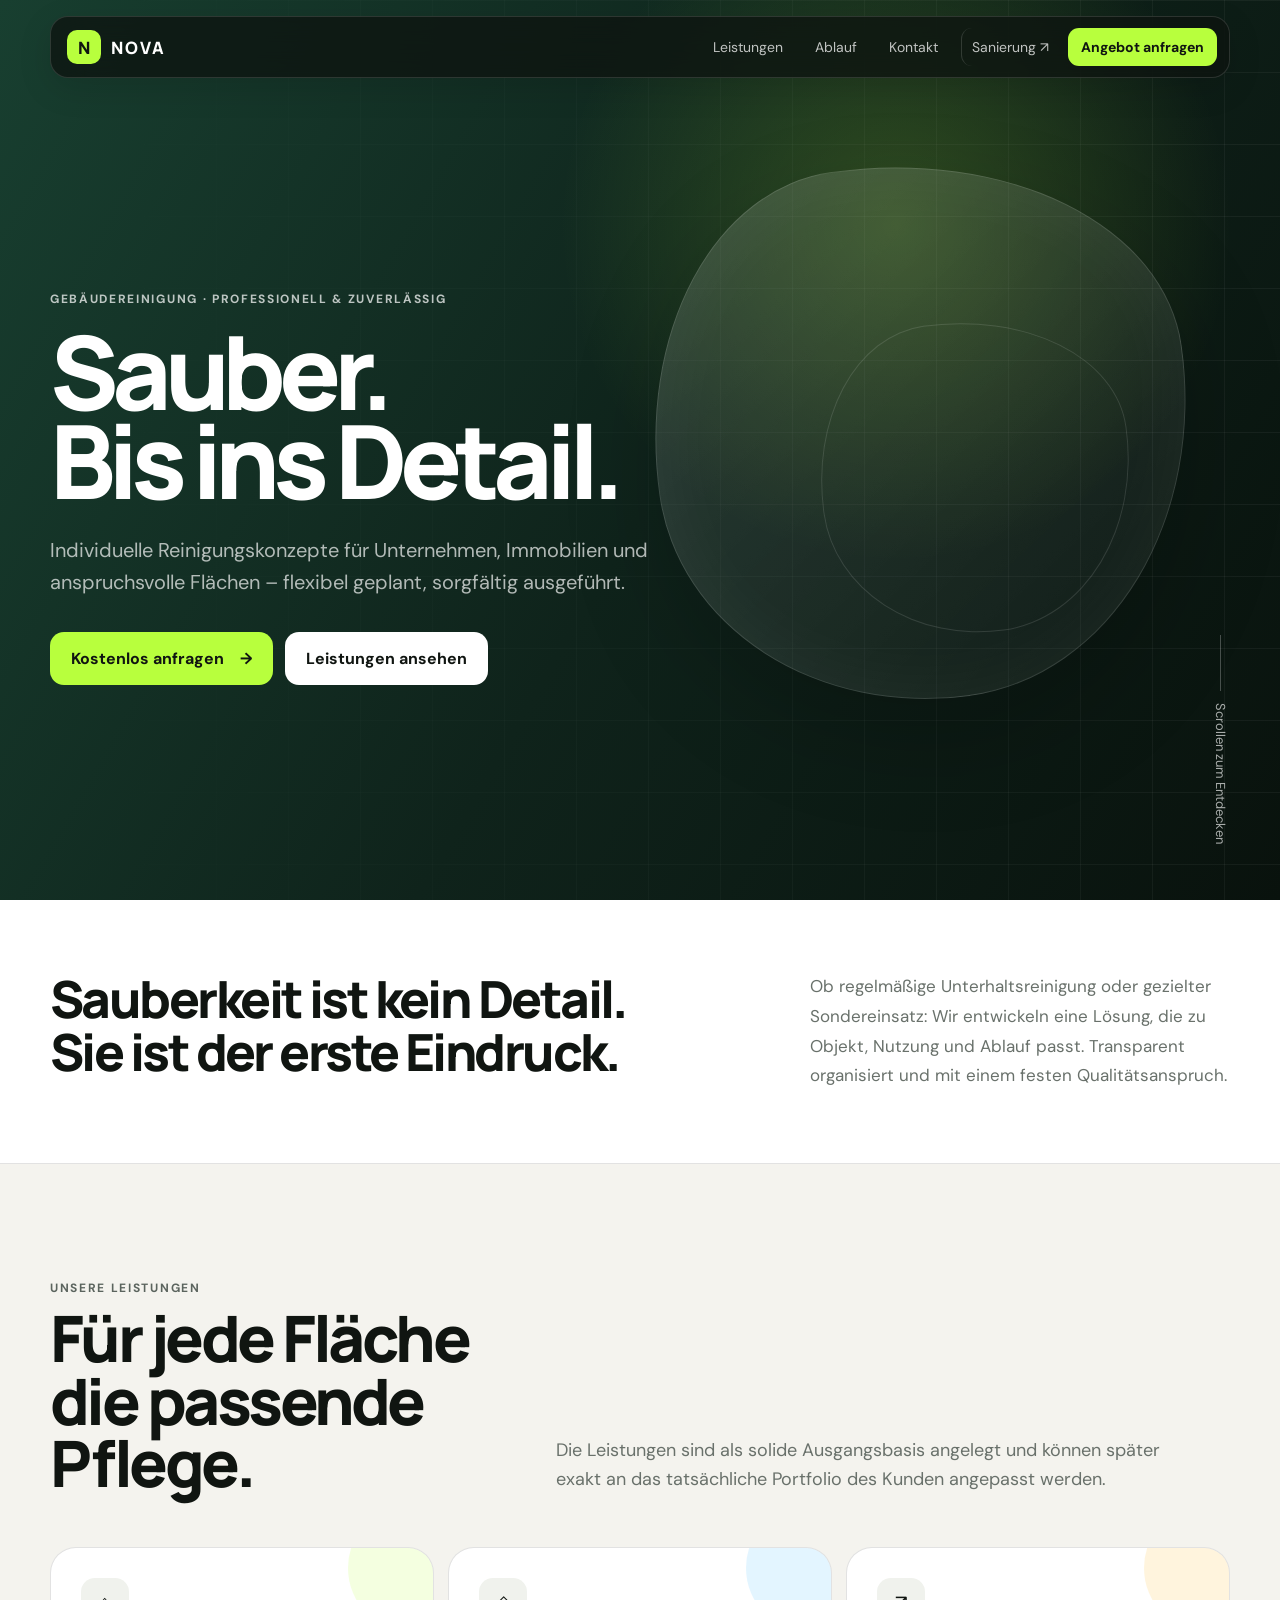
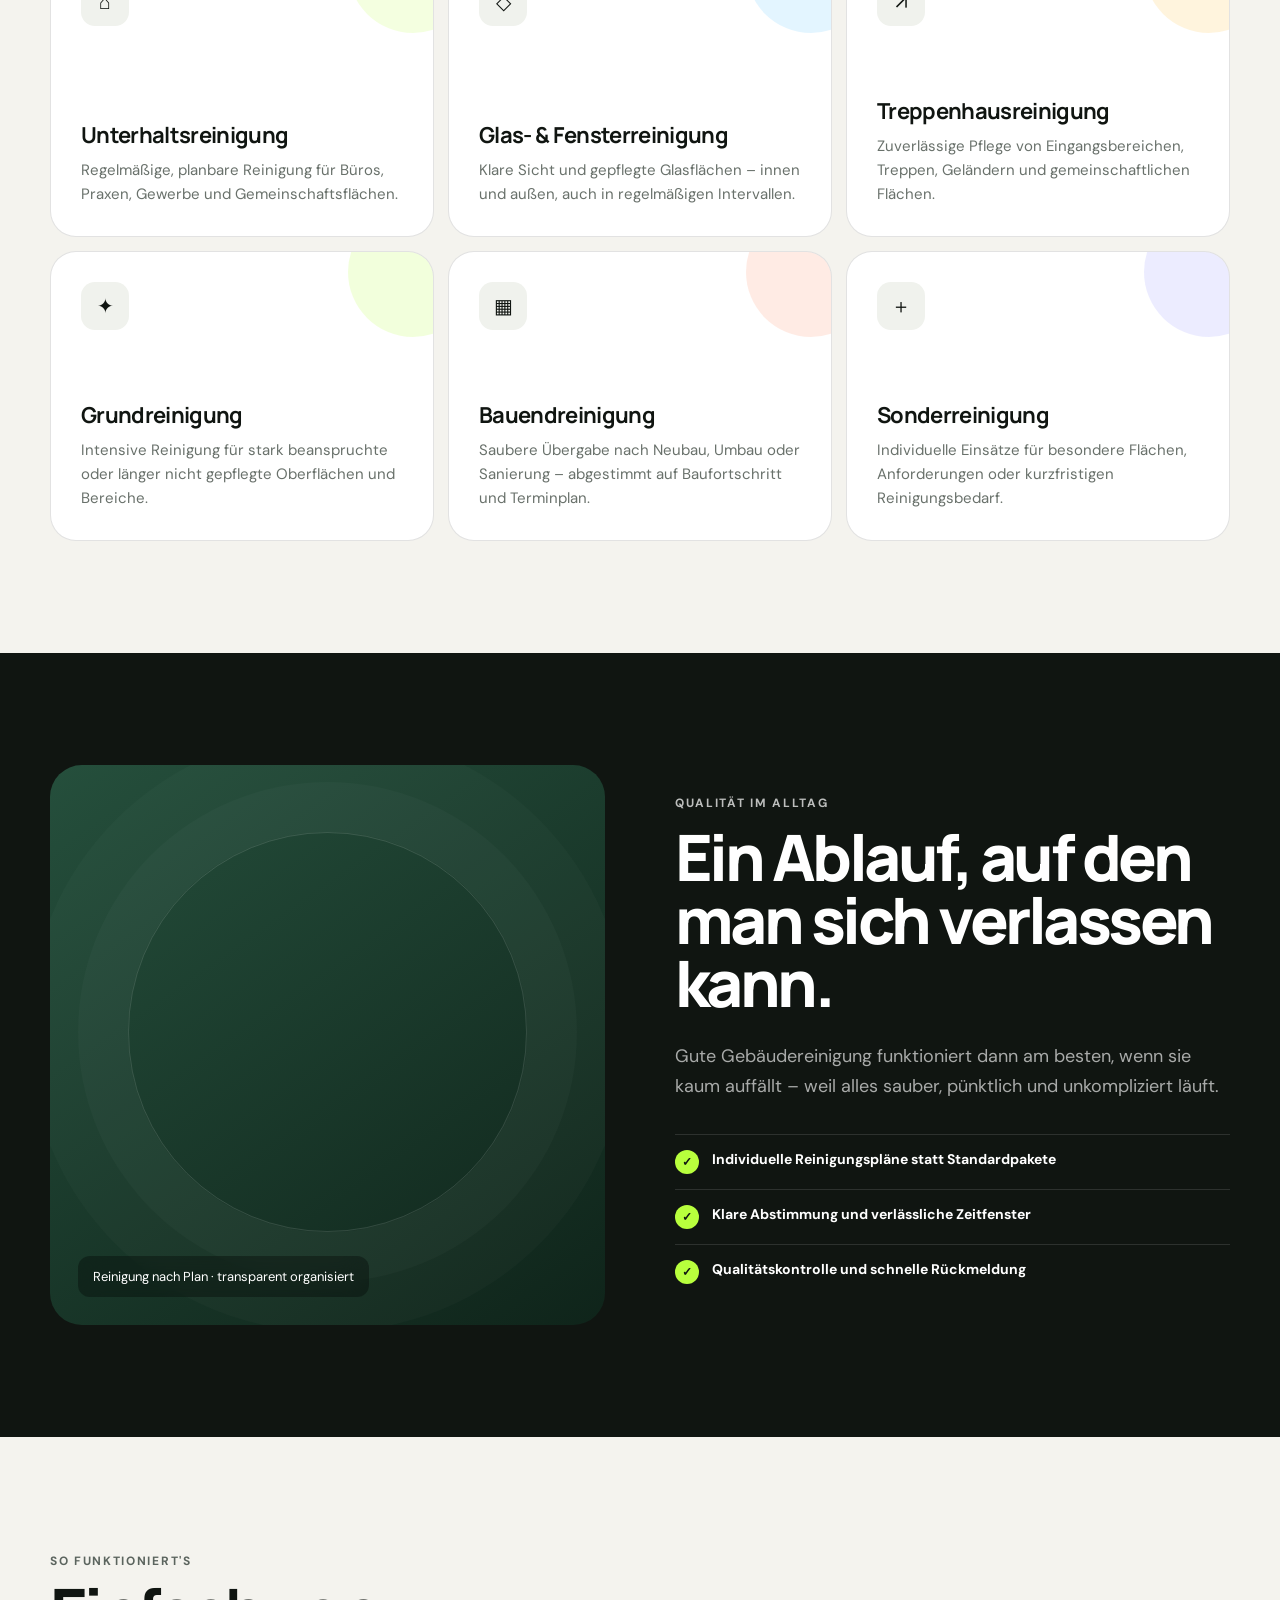
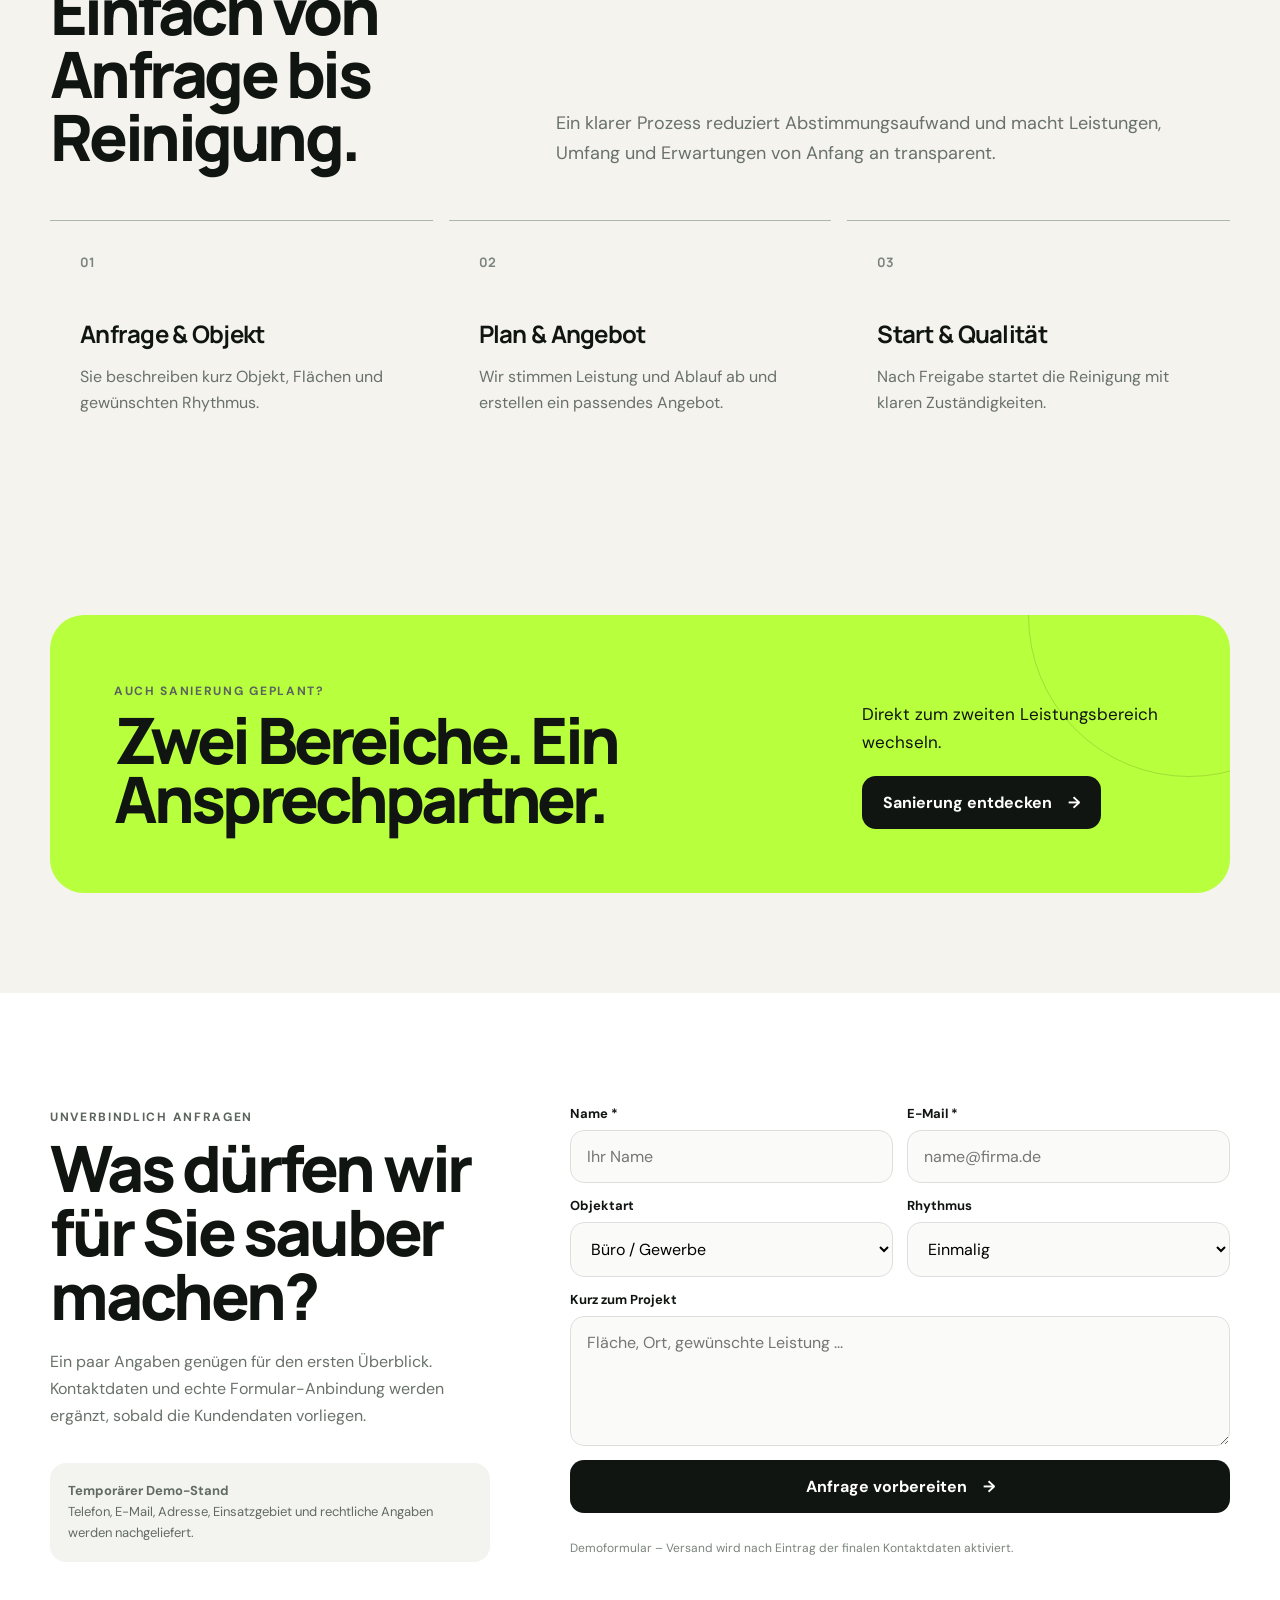
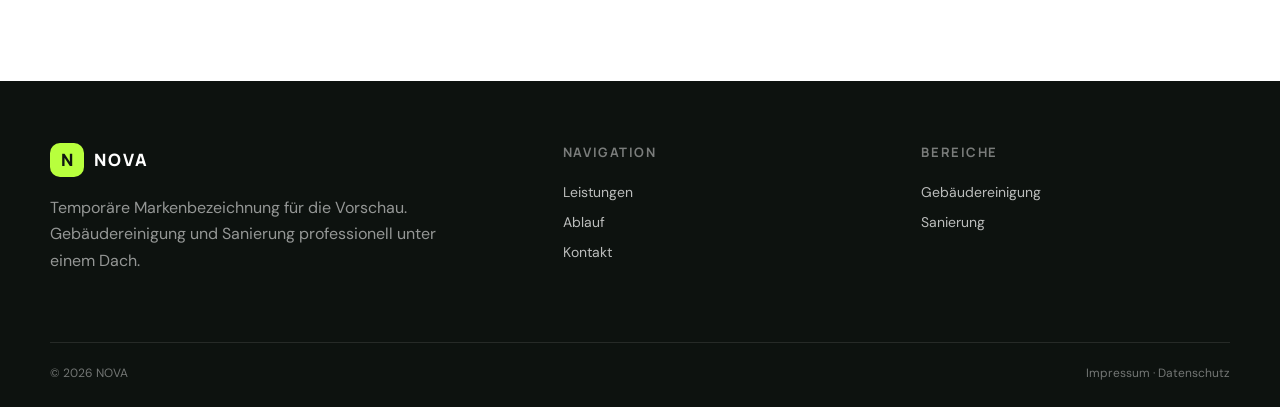
==== reinigung.html @ 707d73df "Add cleaning service page" ====
<!doctype html>
<html lang="de">
<head>
  <meta charset="utf-8"><meta name="viewport" content="width=device-width,initial-scale=1">
  <meta name="theme-color" content="#0f231b">
  <meta name="description" content="Professionelle Gebäudereinigung für Büro, Gewerbe, Glasflächen und Immobilien.">
  <title>NOVA Gebäudereinigung</title>
  <link rel="preconnect" href="https://fonts.googleapis.com"><link rel="preconnect" href="https://fonts.gstatic.com" crossorigin>
  <link href="https://fonts.googleapis.com/css2?family=DM+Sans:wght@400;500;600;700&family=Manrope:wght@600;700;800&display=swap" rel="stylesheet">
  <link rel="stylesheet" href="styles.css">
</head>
<body>
  <nav class="site-nav" aria-label="Hauptnavigation">
    <a class="brand brand--light" href="index.html"><span class="brand-mark">N</span><span>NOVA</span></a>
    <button class="menu-toggle" aria-label="Menü öffnen" aria-expanded="false"><span></span><span></span></button>
    <div class="nav-links">
      <a href="#leistungen">Leistungen</a><a href="#ablauf">Ablauf</a><a href="#kontakt">Kontakt</a>
      <a class="nav-switch" href="sanierung.html">Sanierung ↗</a><a class="nav-button" href="#kontakt">Angebot anfragen</a>
    </div>
  </nav>

  <header class="sub-hero">
    <div class="hero-backdrop"><span class="hero-mesh"></span><span class="hero-shape"></span></div>
    <div class="container hero-content reveal">
      <span class="eyebrow">Gebäudereinigung · Professionell & zuverlässig</span>
      <h1>Sauber.<br>Bis ins Detail.</h1>
      <p>Individuelle Reinigungskonzepte für Unternehmen, Immobilien und anspruchsvolle Flächen – flexibel geplant, sorgfältig ausgeführt.</p>
      <div class="hero-actions"><a class="button button--lime" href="#kontakt">Kostenlos anfragen <span>→</span></a><a class="button button--light" href="#leistungen">Leistungen ansehen</a></div>
    </div>
    <span class="hero-note">Scrollen zum Entdecken</span>
  </header>

  <section class="intro-strip">
    <div class="container intro-grid reveal">
      <h2>Sauberkeit ist kein Detail.<br>Sie ist der erste Eindruck.</h2>
      <p>Ob regelmäßige Unterhaltsreinigung oder gezielter Sondereinsatz: Wir entwickeln eine Lösung, die zu Objekt, Nutzung und Ablauf passt. Transparent organisiert und mit einem festen Qualitätsanspruch.</p>
    </div>
  </section>

  <section class="section" id="leistungen">
    <div class="container">
      <div class="section-head reveal"><div><span class="eyebrow eyebrow--dark">Unsere Leistungen</span><h2>Für jede Fläche die passende Pflege.</h2></div><p>Die Leistungen sind als solide Ausgangsbasis angelegt und können später exakt an das tatsächliche Portfolio des Kunden angepasst werden.</p></div>
      <div class="service-grid">
        <article class="service-card reveal"><div class="service-icon">⌂</div><h3>Unterhaltsreinigung</h3><p>Regelmäßige, planbare Reinigung für Büros, Praxen, Gewerbe und Gemeinschaftsflächen.</p></article>
        <article class="service-card reveal" style="--accent:rgba(80,190,255,.16)"><div class="service-icon">◇</div><h3>Glas- & Fensterreinigung</h3><p>Klare Sicht und gepflegte Glasflächen – innen und außen, auch in regelmäßigen Intervallen.</p></article>
        <article class="service-card reveal" style="--accent:rgba(255,195,70,.18)"><div class="service-icon">↗</div><h3>Treppenhausreinigung</h3><p>Zuverlässige Pflege von Eingangsbereichen, Treppen, Geländern und gemeinschaftlichen Flächen.</p></article>
        <article class="service-card reveal" style="--accent:rgba(184,255,61,.18)"><div class="service-icon">✦</div><h3>Grundreinigung</h3><p>Intensive Reinigung für stark beanspruchte oder länger nicht gepflegte Oberflächen und Bereiche.</p></article>
        <article class="service-card reveal" style="--accent:rgba(255,119,74,.15)"><div class="service-icon">▦</div><h3>Bauendreinigung</h3><p>Saubere Übergabe nach Neubau, Umbau oder Sanierung – abgestimmt auf Baufortschritt und Terminplan.</p></article>
        <article class="service-card reveal" style="--accent:rgba(120,120,255,.14)"><div class="service-icon">＋</div><h3>Sonderreinigung</h3><p>Individuelle Einsätze für besondere Flächen, Anforderungen oder kurzfristigen Reinigungsbedarf.</p></article>
      </div>
    </div>
  </section>

  <section class="section feature-band">
    <div class="container feature-grid">
      <div class="feature-visual reveal"><span class="visual-ring"></span><span class="visual-label">Reinigung nach Plan · transparent organisiert</span></div>
      <div class="feature-copy reveal"><span class="eyebrow">Qualität im Alltag</span><h2>Ein Ablauf, auf den man sich verlassen kann.</h2><p>Gute Gebäudereinigung funktioniert dann am besten, wenn sie kaum auffällt – weil alles sauber, pünktlich und unkompliziert läuft.</p>
        <ul class="check-list"><li><span class="check">✓</span><b>Individuelle Reinigungspläne statt Standardpakete</b></li><li><span class="check">✓</span><b>Klare Abstimmung und verlässliche Zeitfenster</b></li><li><span class="check">✓</span><b>Qualitätskontrolle und schnelle Rückmeldung</b></li></ul>
      </div>
    </div>
  </section>

  <section class="section" id="ablauf">
    <div class="container"><div class="section-head reveal"><div><span class="eyebrow eyebrow--dark">So funktioniert's</span><h2>Einfach von Anfrage bis Reinigung.</h2></div><p>Ein klarer Prozess reduziert Abstimmungsaufwand und macht Leistungen, Umfang und Erwartungen von Anfang an transparent.</p></div>
      <div class="process-grid"><article class="process-step reveal"><span class="step-num">01</span><h3>Anfrage & Objekt</h3><p>Sie beschreiben kurz Objekt, Flächen und gewünschten Rhythmus.</p></article><article class="process-step reveal"><span class="step-num">02</span><h3>Plan & Angebot</h3><p>Wir stimmen Leistung und Ablauf ab und erstellen ein passendes Angebot.</p></article><article class="process-step reveal"><span class="step-num">03</span><h3>Start & Qualität</h3><p>Nach Freigabe startet die Reinigung mit klaren Zuständigkeiten.</p></article></div>
    </div>
  </section>

  <section class="cta-section"><div class="container"><div class="cta-box reveal"><div><span class="eyebrow eyebrow--dark">Auch Sanierung geplant?</span><h2>Zwei Bereiche. Ein Ansprechpartner.</h2></div><div class="cta-actions"><p>Direkt zum zweiten Leistungsbereich wechseln.</p><a class="button button--dark" href="sanierung.html">Sanierung entdecken <span>→</span></a></div></div></div></section>

  <section class="section contact-section" id="kontakt"><div class="container contact-grid">
    <div class="contact-copy reveal"><span class="eyebrow eyebrow--dark">Unverbindlich anfragen</span><h2>Was dürfen wir für Sie sauber machen?</h2><p>Ein paar Angaben genügen für den ersten Überblick. Kontaktdaten und echte Formular-Anbindung werden ergänzt, sobald die Kundendaten vorliegen.</p><div class="contact-placeholder"><strong>Temporärer Demo-Stand</strong><br>Telefon, E-Mail, Adresse, Einsatzgebiet und rechtliche Angaben werden nachgeliefert.</div></div>
    <form class="contact-form reveal" data-demo-form>
      <div class="field"><label for="name">Name *</label><input id="name" required placeholder="Ihr Name"></div>
      <div class="field"><label for="email">E-Mail *</label><input id="email" type="email" required placeholder="name@firma.de"></div>
      <div class="field"><label for="objekt">Objektart</label><select id="objekt"><option>Büro / Gewerbe</option><option>Mehrfamilienhaus</option><option>Praxis / Kanzlei</option><option>Sonstiges</option></select></div>
      <div class="field"><label for="rhythmus">Rhythmus</label><select id="rhythmus"><option>Einmalig</option><option>Regelmäßig</option><option>Noch offen</option></select></div>
      <div class="field field--full"><label for="message">Kurz zum Projekt</label><textarea id="message" placeholder="Fläche, Ort, gewünschte Leistung ..."></textarea></div>
      <button class="button button--dark field--full" type="submit">Anfrage vorbereiten <span>→</span></button><p class="form-note">Demoformular – Versand wird nach Eintrag der finalen Kontaktdaten aktiviert.</p>
    </form>
  </div></section>

  <footer class="footer"><div class="container"><div class="footer-top"><div class="footer-brand"><a class="brand brand--light" href="index.html"><span class="brand-mark">N</span><span>NOVA</span></a><p>Temporäre Markenbezeichnung für die Vorschau. Gebäudereinigung und Sanierung professionell unter einem Dach.</p></div><div class="footer-col"><h4>Navigation</h4><a href="#leistungen">Leistungen</a><a href="#ablauf">Ablauf</a><a href="#kontakt">Kontakt</a></div><div class="footer-col"><h4>Bereiche</h4><a href="reinigung.html">Gebäudereinigung</a><a href="sanierung.html">Sanierung</a></div></div><div class="footer-bottom"><span>© <span data-year></span> NOVA</span><span>Impressum · Datenschutz</span></div></div></footer>
  <div class="toast" role="status">Danke! Dies ist aktuell die Vorschau – der echte Formularversand wird mit den Kundendaten aktiviert.</div>
  <script src="app.js"></script>
</body></html>
---- styles.css ----
:root{
  --ink:#101511;--paper:#f4f3ee;--white:#fff;--muted:#69716b;
  --green:#b8ff3d;--green-deep:#183e2c;--sand:#d9c7a7;--orange:#ff774a;
  --line:rgba(16,21,17,.12);--radius:26px;--shadow:0 24px 60px rgba(16,21,17,.10);
}
*{box-sizing:border-box}html{scroll-behavior:smooth}body{margin:0;font-family:"DM Sans",sans-serif;color:var(--ink);background:var(--paper);-webkit-font-smoothing:antialiased}a{color:inherit;text-decoration:none}button,input,textarea,select{font:inherit}img{max-width:100%;display:block}.skip-link{position:fixed;left:16px;top:-100px;z-index:100;background:#fff;padding:12px 16px;border-radius:12px}.skip-link:focus{top:16px}.brand{display:inline-flex;align-items:center;gap:10px;font:800 17px/1 "Manrope",sans-serif;letter-spacing:.14em}.brand-mark{width:34px;height:34px;display:grid;place-items:center;border-radius:10px;background:var(--ink);color:var(--green);letter-spacing:0}.brand--light{color:#fff}.brand--light .brand-mark{background:var(--green);color:var(--ink)}.eyebrow{display:inline-flex;align-items:center;gap:8px;font-size:12px;font-weight:700;letter-spacing:.14em;text-transform:uppercase;color:rgba(255,255,255,.72)}.eyebrow--dark{color:#5b645e}.button{display:inline-flex;align-items:center;justify-content:center;gap:16px;padding:15px 20px;border-radius:14px;border:1px solid transparent;font-weight:700;transition:.25s ease;cursor:pointer}.button span{transition:transform .25s ease}.button:hover span{transform:translateX(4px)}.button--dark{background:var(--ink);color:#fff}.button--dark:hover{background:#263029}.button--lime{background:var(--green);color:var(--ink)}.button--lime:hover{transform:translateY(-2px);box-shadow:0 12px 28px rgba(184,255,61,.22)}.button--ghost{border-color:var(--line);background:transparent}.button--ghost:hover{background:#fff}.button--light{background:#fff;color:var(--ink)}.container{width:min(1180px,calc(100% - 48px));margin:auto}.section{padding:112px 0}.section-head{display:grid;grid-template-columns:.8fr 1.2fr;gap:56px;align-items:end;margin-bottom:52px}.section-head h2,.display-title{font:800 clamp(38px,5vw,70px)/.98 "Manrope",sans-serif;letter-spacing:-.055em;margin:10px 0 0}.section-head p{margin:0;color:var(--muted);font-size:18px;line-height:1.65;max-width:650px}.reveal{opacity:0;transform:translateY(20px);transition:opacity .7s ease,transform .7s ease}.reveal.is-visible{opacity:1;transform:none}

/* Gateway */
.gateway-page{background:#0b110d}.gateway-header{position:fixed;z-index:20;top:0;left:0;width:100%;display:flex;justify-content:space-between;align-items:center;padding:28px 34px;color:#fff;pointer-events:none}.gateway-header>*{pointer-events:auto}.header-cta{display:inline-flex;align-items:center;gap:10px;border:1px solid rgba(255,255,255,.28);backdrop-filter:blur(14px);background:rgba(10,15,12,.22);padding:11px 16px;border-radius:999px;font-size:14px;font-weight:700}.gateway{min-height:100svh;display:grid;grid-template-columns:1fr 1fr}.gateway-panel{position:relative;min-height:100svh;overflow:hidden;color:#fff;display:flex;align-items:flex-end;padding:clamp(32px,5vw,74px);isolation:isolate}.gateway-panel:after{content:"";position:absolute;inset:0;border-right:1px solid rgba(255,255,255,.14);pointer-events:none}.gateway-art,.panel-shade{position:absolute;inset:0;z-index:-2}.panel-shade{z-index:-1;background:linear-gradient(180deg,rgba(6,10,7,.05) 15%,rgba(6,10,7,.2) 47%,rgba(6,10,7,.86) 100%)}.gateway-art{transition:transform .8s cubic-bezier(.2,.8,.2,1),filter .8s ease}.gateway-panel:hover .gateway-art{transform:scale(1.045)}.gateway-art--clean{background:radial-gradient(circle at 18% 14%,#d8ffe2 0 8%,transparent 28%),linear-gradient(145deg,#1b5c46 0%,#0b3327 48%,#061b14 100%)}.gateway-art--build{background:linear-gradient(135deg,#966c48 0%,#573b2f 48%,#1e1714 100%)}.orb{position:absolute;border-radius:999px;filter:blur(4px);border:1px solid rgba(255,255,255,.18)}.orb-a{width:440px;height:440px;right:-100px;top:10%;background:radial-gradient(circle at 30% 30%,rgba(184,255,61,.55),rgba(184,255,61,.04) 64%)}.orb-b{width:240px;height:240px;left:8%;top:22%;background:rgba(255,255,255,.05)}.grid-lines,.blueprint{position:absolute;inset:0;background-image:linear-gradient(rgba(255,255,255,.06) 1px,transparent 1px),linear-gradient(90deg,rgba(255,255,255,.06) 1px,transparent 1px);background-size:58px 58px;mask-image:linear-gradient(to bottom,black,transparent 78%)}.clean-spark{position:absolute;color:var(--green);font-size:46px;filter:drop-shadow(0 0 18px rgba(184,255,61,.3))}.spark-1{right:20%;top:28%}.spark-2{right:36%;top:19%;font-size:20px}.build-block{position:absolute;border:1px solid rgba(255,255,255,.18);background:rgba(238,216,188,.09);backdrop-filter:blur(2px);transform:rotate(-8deg);box-shadow:30px 40px 80px rgba(0,0,0,.14)}.block-a{width:43%;height:46%;right:8%;top:18%}.block-b{width:34%;height:31%;right:36%;top:36%;transform:rotate(7deg)}.measure-line{position:absolute;width:56%;height:1px;background:var(--orange);right:6%;top:24%;box-shadow:0 0 0 1px rgba(255,119,74,.15)}.measure-line:before,.measure-line:after{content:"";position:absolute;width:1px;height:16px;background:var(--orange);top:-8px}.measure-line:before{left:0}.measure-line:after{right:0}.gateway-content{position:relative;z-index:2;max-width:620px}.gateway-content h1{font:800 clamp(44px,5vw,78px)/.94 "Manrope",sans-serif;letter-spacing:-.06em;margin:16px 0 22px}.gateway-content p{font-size:17px;line-height:1.6;color:rgba(255,255,255,.74);max-width:500px;margin:0 0 30px}.gateway-link{display:inline-flex;align-items:center;gap:14px;font-weight:700}.round-arrow{display:grid;place-items:center;width:44px;height:44px;border-radius:50%;border:1px solid rgba(255,255,255,.3);transition:.25s ease}.gateway-panel:hover .round-arrow{background:#fff;color:#111;transform:translateX(5px)}.panel-index{position:absolute;right:28px;bottom:22px;font:800 clamp(90px,15vw,210px)/1 "Manrope",sans-serif;letter-spacing:-.07em;color:rgba(255,255,255,.035);z-index:-1}.gateway-contact{background:var(--green);padding:56px max(24px,5vw);display:flex;align-items:center;justify-content:space-between;gap:30px}.gateway-contact h2{font:800 clamp(28px,4vw,52px)/1 "Manrope",sans-serif;letter-spacing:-.045em;margin:8px 0}.minimal-footer{background:#0b110d;color:rgba(255,255,255,.58);display:grid;grid-template-columns:1fr auto 1fr;gap:20px;padding:24px 34px;font-size:13px}.minimal-footer .footer-links{justify-self:end;display:flex;gap:18px}

/* Internal navigation */
.site-nav{position:fixed;top:16px;left:50%;transform:translateX(-50%);z-index:50;width:min(1180px,calc(100% - 32px));display:flex;align-items:center;justify-content:space-between;padding:11px 12px 11px 16px;border:1px solid rgba(255,255,255,.13);background:rgba(14,20,16,.78);backdrop-filter:blur(18px);border-radius:18px;color:#fff;box-shadow:0 10px 34px rgba(0,0,0,.12)}.nav-links{display:flex;align-items:center;gap:6px}.nav-links>a{padding:10px 13px;border-radius:11px;font-size:14px;color:rgba(255,255,255,.74)}.nav-links>a:hover{background:rgba(255,255,255,.08);color:#fff}.nav-switch{border-left:1px solid rgba(255,255,255,.14);margin-left:4px;padding-left:10px!important}.nav-button{background:var(--green);color:var(--ink)!important;font-weight:700}.menu-toggle{display:none;background:none;border:0;color:#fff;padding:8px;cursor:pointer}.menu-toggle span{display:block;width:22px;height:2px;background:currentColor;margin:5px}

/* Hero */
.sub-hero{min-height:800px;height:100svh;max-height:980px;color:#fff;position:relative;overflow:hidden;display:flex;align-items:flex-end;background:#0e1712}.sub-hero--build{background:#201712}.hero-backdrop{position:absolute;inset:0;overflow:hidden}.hero-backdrop:before{content:"";position:absolute;inset:0;background:radial-gradient(circle at 70% 25%,rgba(184,255,61,.2),transparent 30%),linear-gradient(120deg,#183f30 0%,#0f231b 52%,#09120d 100%)}.sub-hero--build .hero-backdrop:before{background:radial-gradient(circle at 76% 24%,rgba(255,119,74,.22),transparent 29%),linear-gradient(120deg,#5a3f32 0%,#2d211b 52%,#17110e 100%)}.hero-mesh{position:absolute;inset:0;background-image:linear-gradient(rgba(255,255,255,.05) 1px,transparent 1px),linear-gradient(90deg,rgba(255,255,255,.05) 1px,transparent 1px);background-size:72px 72px;mask-image:linear-gradient(to right,transparent,black)}.hero-shape{position:absolute;right:7%;top:18%;width:min(42vw,560px);aspect-ratio:1;border-radius:40% 60% 48% 52%/55% 41% 59% 45%;border:1px solid rgba(255,255,255,.14);background:linear-gradient(145deg,rgba(255,255,255,.12),rgba(255,255,255,.02));box-shadow:inset 0 0 80px rgba(255,255,255,.05),0 40px 100px rgba(0,0,0,.2);transform:rotate(-8deg)}.sub-hero--build .hero-shape{border-radius:8px;transform:rotate(-6deg);background:linear-gradient(145deg,rgba(255,170,120,.16),rgba(255,255,255,.03))}.hero-shape:after{content:"";position:absolute;width:58%;height:58%;right:12%;bottom:11%;border:1px solid rgba(255,255,255,.12);border-radius:inherit}.hero-content{position:relative;z-index:2;padding:160px 0 88px}.hero-content .eyebrow{margin-bottom:20px}.hero-content h1{font:800 clamp(58px,8vw,116px)/.86 "Manrope",sans-serif;letter-spacing:-.07em;margin:0;max-width:900px}.hero-content p{max-width:650px;font-size:20px;line-height:1.6;color:rgba(255,255,255,.68);margin:30px 0 34px}.hero-actions{display:flex;gap:12px;flex-wrap:wrap}.hero-note{position:absolute;right:4vw;bottom:56px;display:flex;align-items:center;gap:12px;color:rgba(255,255,255,.65);font-size:13px;writing-mode:vertical-rl}.hero-note:before{content:"";height:56px;width:1px;background:rgba(255,255,255,.25)}

/* Content */
.intro-strip{background:#fff;border-bottom:1px solid var(--line)}.intro-grid{display:grid;grid-template-columns:1.25fr .75fr;gap:60px;padding:72px 0}.intro-grid h2{font:800 clamp(34px,4vw,56px)/1.04 "Manrope",sans-serif;letter-spacing:-.05em;margin:0}.intro-grid p{color:var(--muted);font-size:17px;line-height:1.75;margin:0}.service-grid{display:grid;grid-template-columns:repeat(3,1fr);gap:14px}.service-card{min-height:290px;padding:30px;border-radius:var(--radius);background:#fff;border:1px solid var(--line);display:flex;flex-direction:column;transition:.3s ease;position:relative;overflow:hidden}.service-card:hover{transform:translateY(-5px);box-shadow:var(--shadow)}.service-card:before{content:"";position:absolute;width:130px;height:130px;border-radius:50%;right:-45px;top:-45px;background:var(--accent,rgba(184,255,61,.16));transition:.3s ease}.service-card:hover:before{transform:scale(1.4)}.service-icon{width:48px;height:48px;border-radius:14px;display:grid;place-items:center;background:#f0f2ed;font-size:20px;margin-bottom:auto}.service-card h3{font:700 22px/1.2 "Manrope",sans-serif;letter-spacing:-.03em;margin:28px 0 10px}.service-card p{color:var(--muted);line-height:1.6;margin:0;font-size:15px}.feature-band{background:var(--ink);color:#fff;overflow:hidden}.feature-grid{display:grid;grid-template-columns:1fr 1fr;gap:70px;align-items:center}.feature-visual{min-height:560px;position:relative;border-radius:32px;overflow:hidden;background:linear-gradient(145deg,#254f3c,#0f241a)}.build-theme .feature-visual{background:linear-gradient(145deg,#76513e,#291c17)}.feature-visual .visual-ring{position:absolute;width:72%;aspect-ratio:1;border-radius:50%;border:1px solid rgba(255,255,255,.13);left:14%;top:12%;box-shadow:0 0 0 50px rgba(255,255,255,.025),0 0 0 100px rgba(255,255,255,.02)}.build-theme .feature-visual .visual-ring{border-radius:12px;transform:rotate(7deg)}.feature-visual .visual-label{position:absolute;left:28px;bottom:28px;padding:12px 15px;border-radius:12px;background:rgba(0,0,0,.32);backdrop-filter:blur(12px);font-size:13px}.feature-copy h2{font:800 clamp(40px,5vw,68px)/.98 "Manrope",sans-serif;letter-spacing:-.055em;margin:14px 0 26px}.feature-copy>p{font-size:18px;line-height:1.7;color:rgba(255,255,255,.64)}.check-list{list-style:none;margin:32px 0 0;padding:0}.check-list li{display:flex;gap:13px;align-items:flex-start;padding:15px 0;border-top:1px solid rgba(255,255,255,.12)}.check-list b{font-size:14px}.check{flex:0 0 24px;height:24px;border-radius:50%;display:grid;place-items:center;background:var(--green);color:var(--ink);font-size:12px;font-weight:800}.process-grid{display:grid;grid-template-columns:repeat(3,1fr);gap:16px}.process-step{padding:30px;border-top:1px solid #aeb5af}.step-num{font:700 13px "Manrope",sans-serif;color:#7b847e}.process-step h3{font:700 24px/1.15 "Manrope",sans-serif;letter-spacing:-.03em;margin:48px 0 12px}.process-step p{color:var(--muted);line-height:1.65}.cta-section{padding:40px 0 100px}.cta-box{padding:64px;border-radius:34px;background:var(--green);display:grid;grid-template-columns:1.4fr .6fr;gap:40px;align-items:end;overflow:hidden;position:relative}.build-theme .cta-box{background:#ff8b62}.cta-box:after{content:"";position:absolute;width:320px;height:320px;border:1px solid rgba(16,21,17,.14);border-radius:50%;right:-120px;top:-160px}.cta-box h2{font:800 clamp(42px,5vw,72px)/.93 "Manrope",sans-serif;letter-spacing:-.06em;margin:10px 0 0}.cta-box p{font-size:17px;line-height:1.6;margin:0 0 20px}.cta-actions{position:relative;z-index:2}

/* Contact */
.contact-section{background:#fff}.contact-grid{display:grid;grid-template-columns:.8fr 1.2fr;gap:80px}.contact-copy h2{font:800 clamp(40px,5vw,64px)/1 "Manrope",sans-serif;letter-spacing:-.05em;margin:10px 0 20px}.contact-copy p{color:var(--muted);line-height:1.7}.contact-placeholder{margin-top:34px;padding:18px;border-radius:16px;background:#f3f4f0;color:#626a64;font-size:13px;line-height:1.6}.contact-form{display:grid;grid-template-columns:1fr 1fr;gap:14px}.field{display:flex;flex-direction:column;gap:8px}.field--full{grid-column:1/-1}.field label{font-size:13px;font-weight:700}.field input,.field select,.field textarea{width:100%;border:1px solid #dce0dc;background:#fafbf9;border-radius:14px;padding:15px 16px;outline:none;transition:.2s ease}.field textarea{min-height:130px;resize:vertical}.field input:focus,.field select:focus,.field textarea:focus{border-color:#859188;box-shadow:0 0 0 4px rgba(80,110,90,.08)}.form-note{grid-column:1/-1;color:#7b837d;font-size:12px;line-height:1.5}.toast{position:fixed;right:24px;bottom:24px;z-index:100;background:#101511;color:#fff;padding:15px 18px;border-radius:14px;box-shadow:0 18px 50px rgba(0,0,0,.18);transform:translateY(30px);opacity:0;pointer-events:none;transition:.3s ease;max-width:360px}.toast.show{transform:none;opacity:1}.footer{background:#0d120f;color:#fff;padding:62px 0 26px}.footer-top{display:grid;grid-template-columns:1.5fr 1fr 1fr;gap:50px;padding-bottom:52px}.footer-brand p{max-width:420px;color:rgba(255,255,255,.56);line-height:1.65;margin-top:18px}.footer-col h4{font:700 13px "Manrope",sans-serif;text-transform:uppercase;letter-spacing:.12em;color:rgba(255,255,255,.45);margin:0 0 16px}.footer-col a{display:block;padding:6px 0;color:rgba(255,255,255,.72);font-size:14px}.footer-bottom{border-top:1px solid rgba(255,255,255,.1);padding-top:22px;display:flex;justify-content:space-between;color:rgba(255,255,255,.42);font-size:12px}

/* Responsive */
@media (max-width:900px){
  .gateway{grid-template-columns:1fr}.gateway-panel{min-height:68svh;padding:90px 24px 40px}.gateway-panel:after{border-right:0;border-bottom:1px solid rgba(255,255,255,.14)}.gateway-header{padding:20px 18px}.header-cta{font-size:0}.header-cta span{font-size:16px}.gateway-contact{align-items:flex-start;flex-direction:column}.minimal-footer{grid-template-columns:1fr;justify-items:start}.minimal-footer .footer-links{justify-self:start}.section{padding:82px 0}.section-head,.feature-grid,.contact-grid,.intro-grid{grid-template-columns:1fr;gap:30px}.service-grid{grid-template-columns:1fr 1fr}.feature-visual{min-height:420px;order:2}.cta-box{grid-template-columns:1fr;padding:44px 28px}.footer-top{grid-template-columns:1fr 1fr}.footer-brand{grid-column:1/-1}.nav-links{position:absolute;top:66px;left:0;width:100%;padding:10px;display:none;flex-direction:column;align-items:stretch;border-radius:18px;background:#101611;box-shadow:0 20px 50px rgba(0,0,0,.25)}.site-nav.is-open .nav-links{display:flex}.nav-links>a{padding:13px}.nav-switch{border-left:0;margin:0;padding-left:13px!important;border-top:1px solid rgba(255,255,255,.09)}.menu-toggle{display:block}.hero-note{display:none}.sub-hero{min-height:700px}.hero-shape{width:70vw;right:-18%;top:14%}.process-grid{grid-template-columns:1fr}.process-step h3{margin-top:22px}
}
@media (max-width:620px){
  .container{width:min(100% - 30px,1180px)}.gateway-content h1{font-size:47px}.gateway-content p{font-size:15px}.gateway-panel{min-height:72svh}.gateway-contact{padding:44px 20px}.service-grid{grid-template-columns:1fr}.service-card{min-height:240px}.sub-hero{min-height:660px}.hero-content{padding:140px 0 62px}.hero-content h1{font-size:56px}.hero-content p{font-size:17px}.section-head p{font-size:16px}.feature-copy h2{font-size:42px}.contact-form{grid-template-columns:1fr}.field--full,.form-note{grid-column:auto}.footer-top{grid-template-columns:1fr}.footer-brand{grid-column:auto}.footer-bottom{gap:12px;flex-direction:column}.minimal-footer{padding:24px 20px}.site-nav{top:10px}.cta-box h2{font-size:44px}
}
@media (prefers-reduced-motion:reduce){html{scroll-behavior:auto}*,*:before,*:after{transition:none!important;animation:none!important}.reveal{opacity:1;transform:none}}
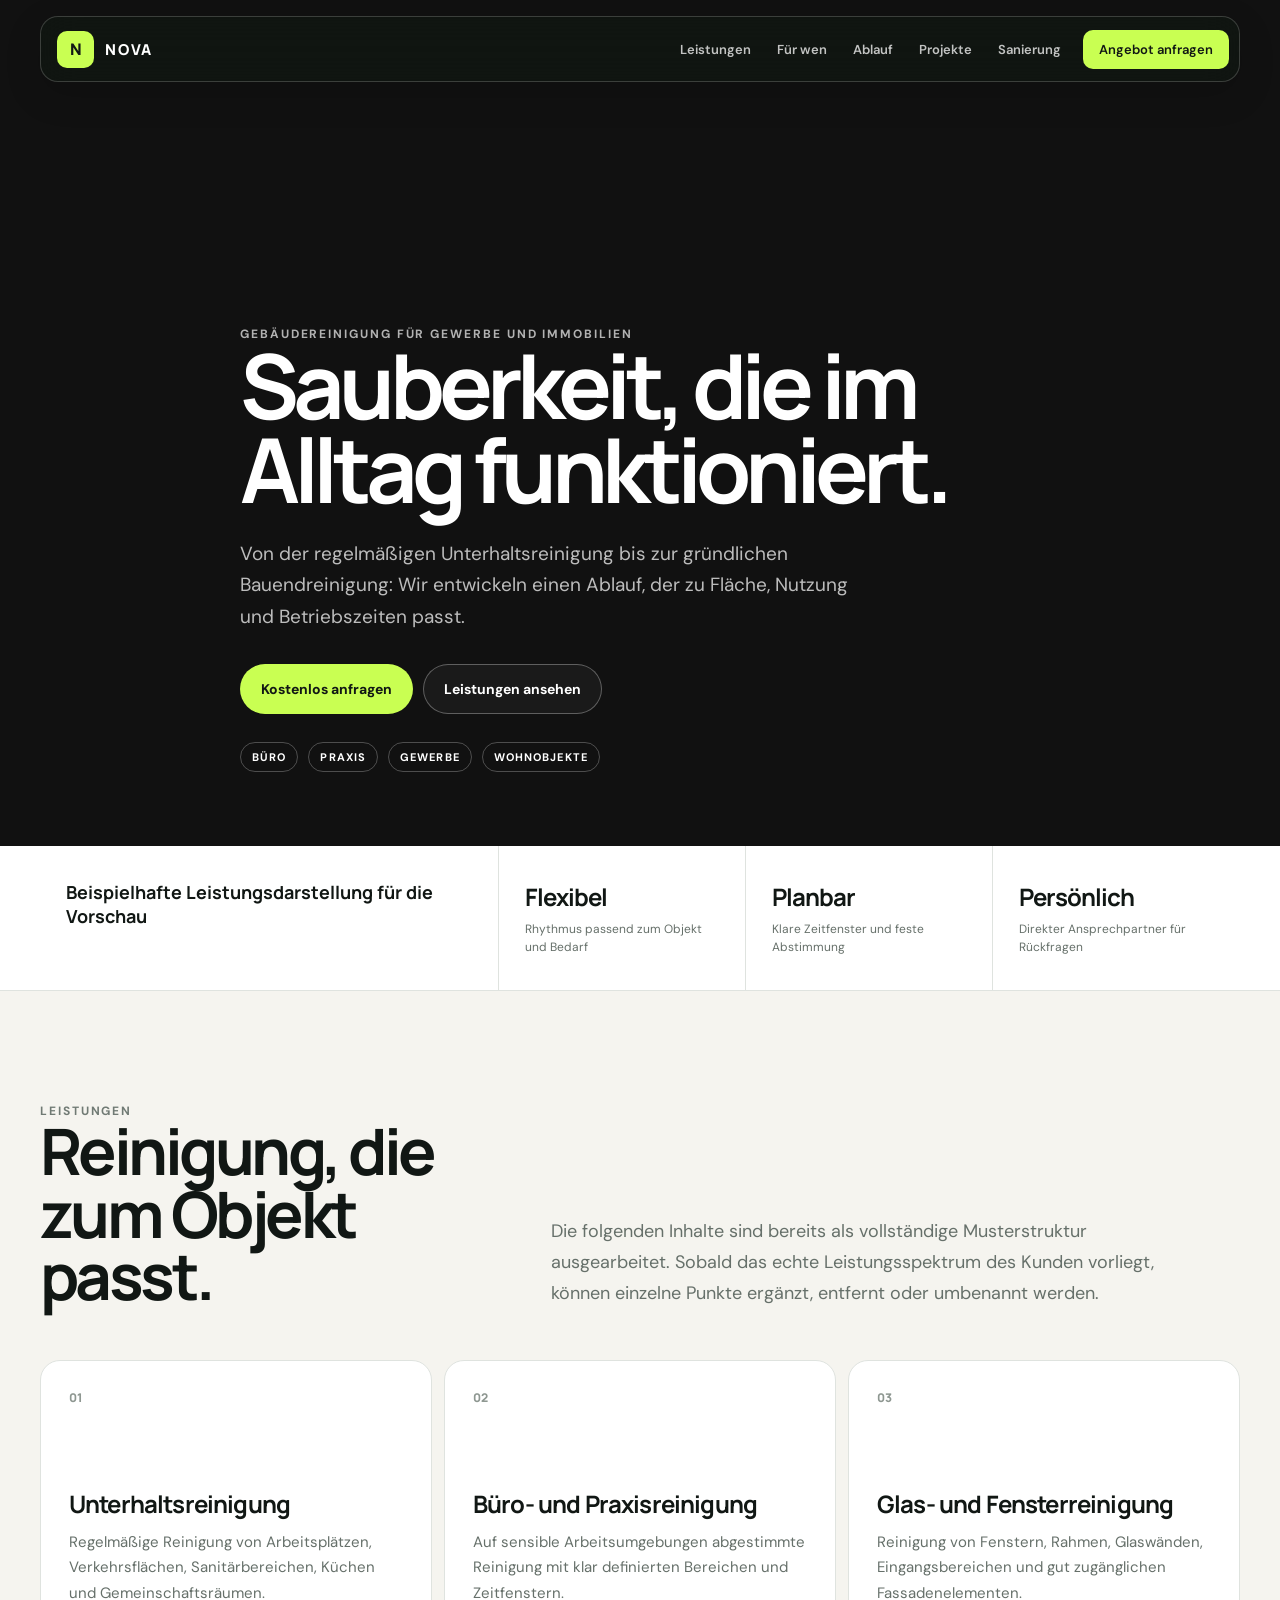
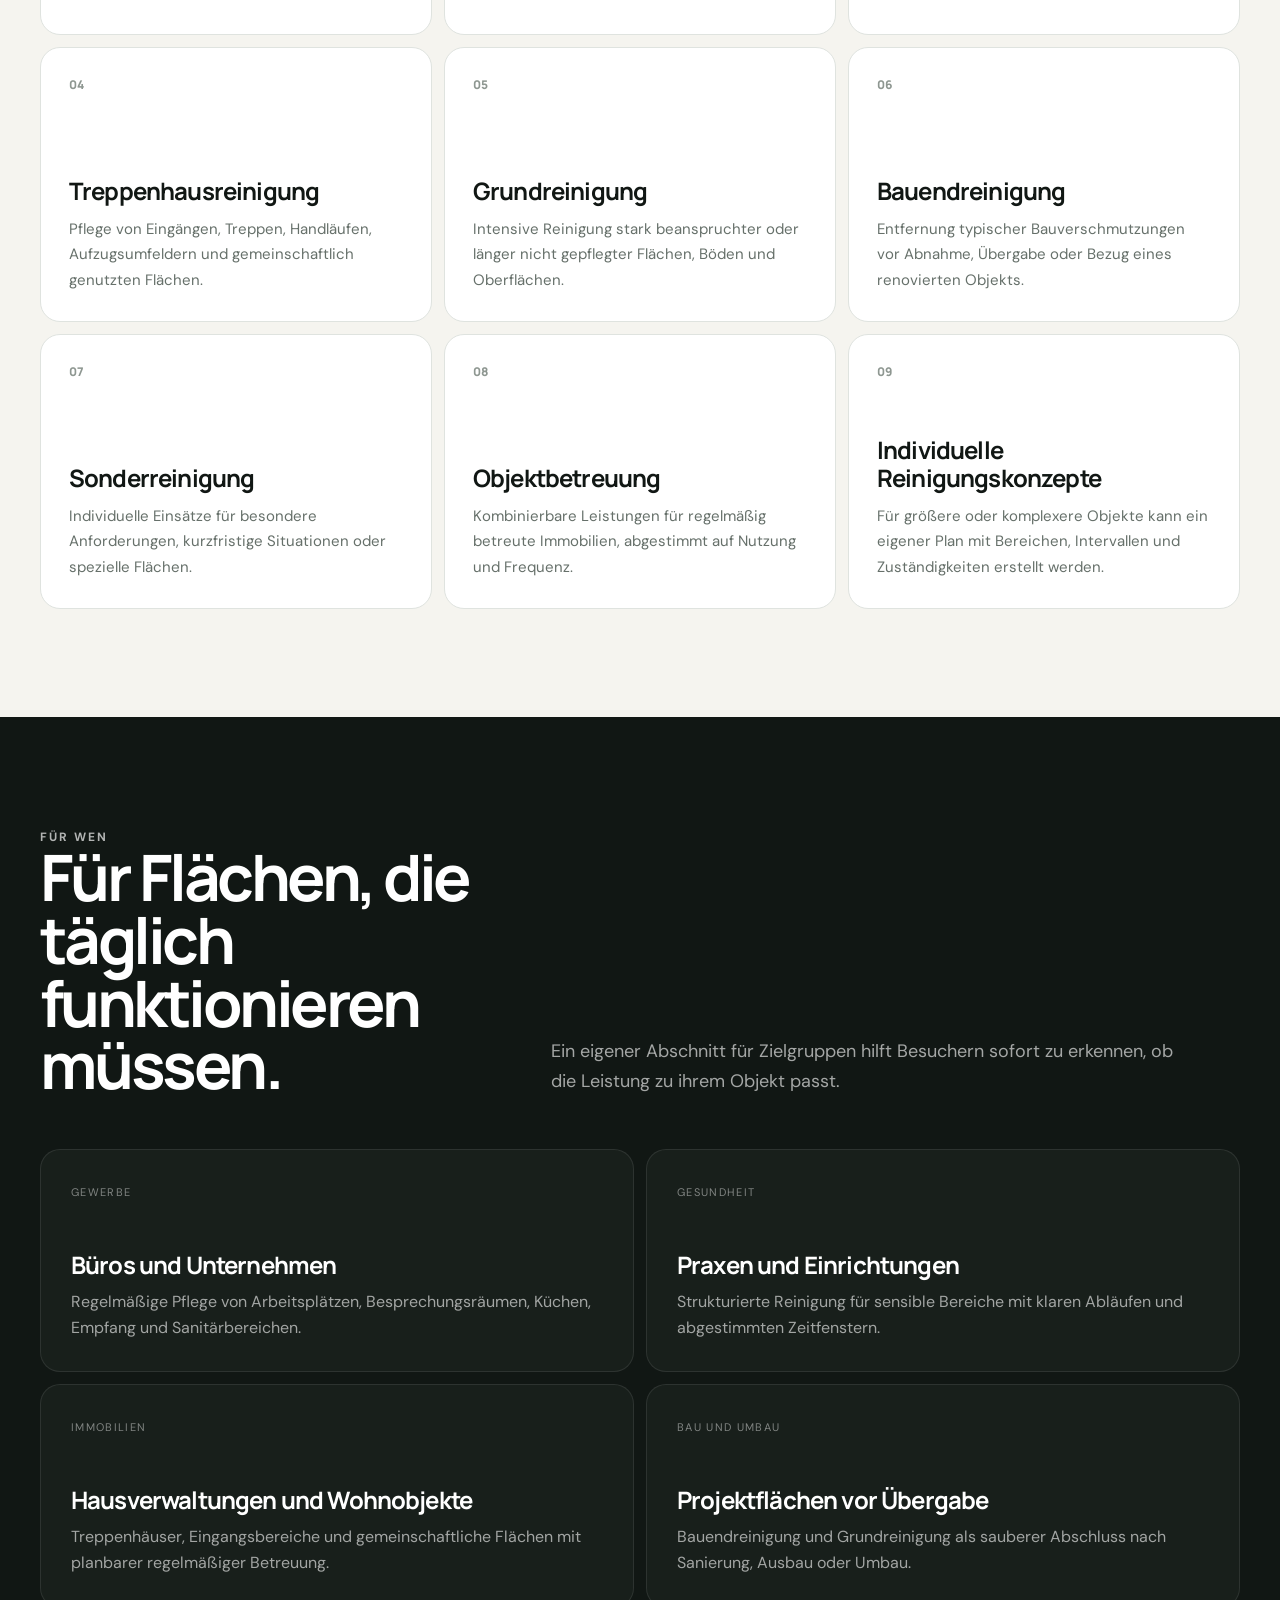
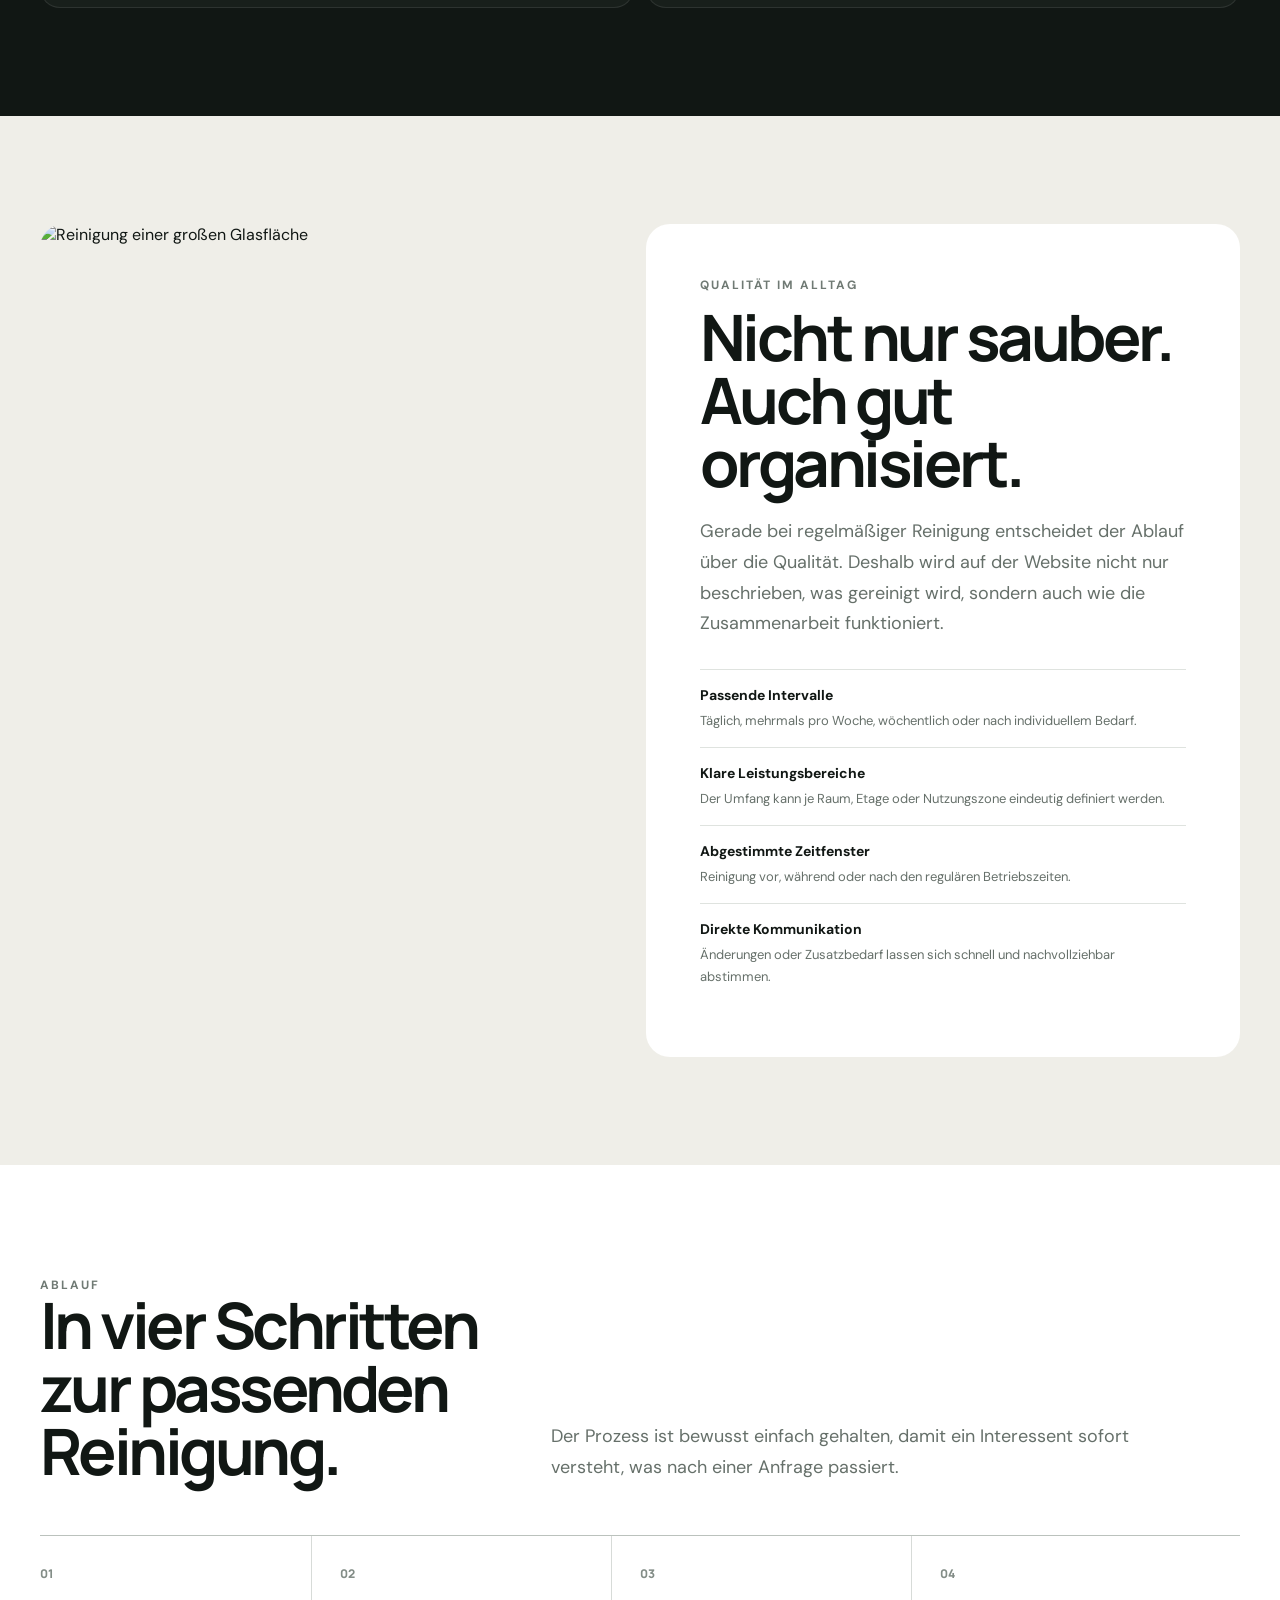
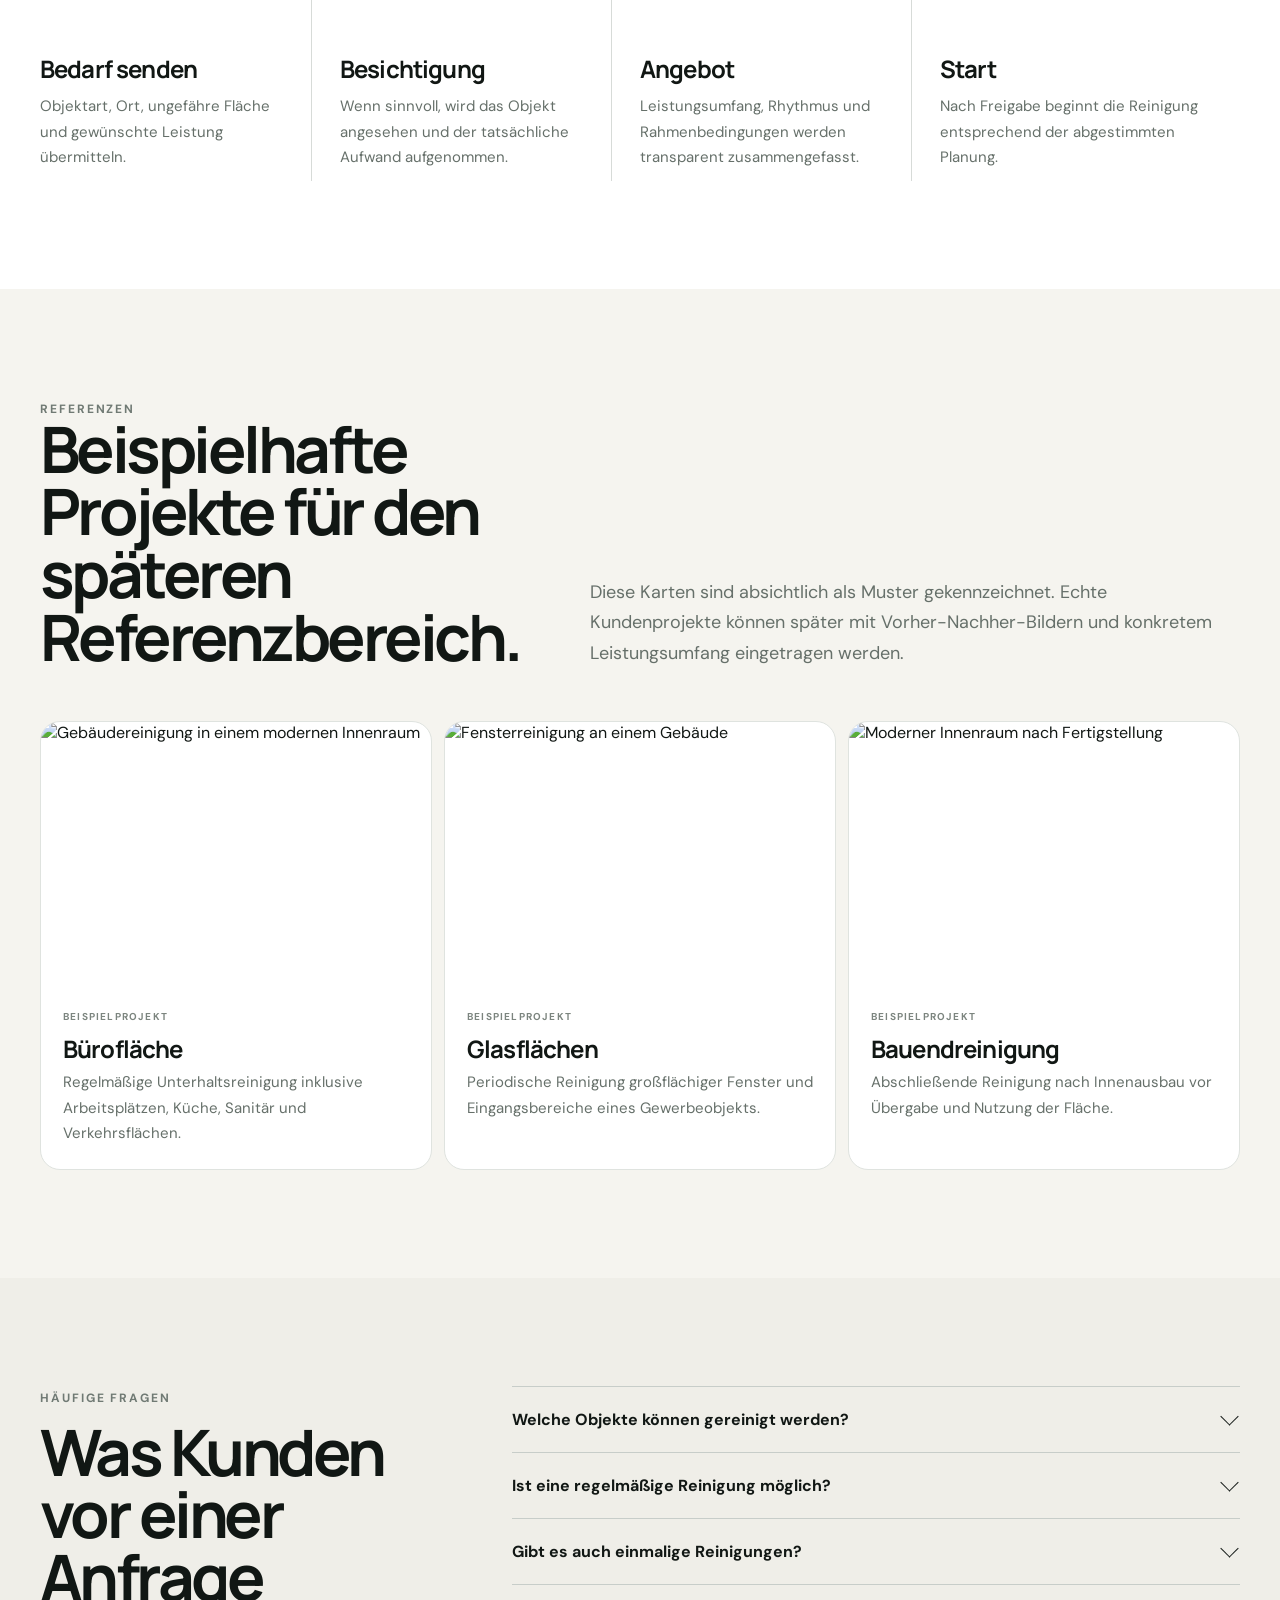
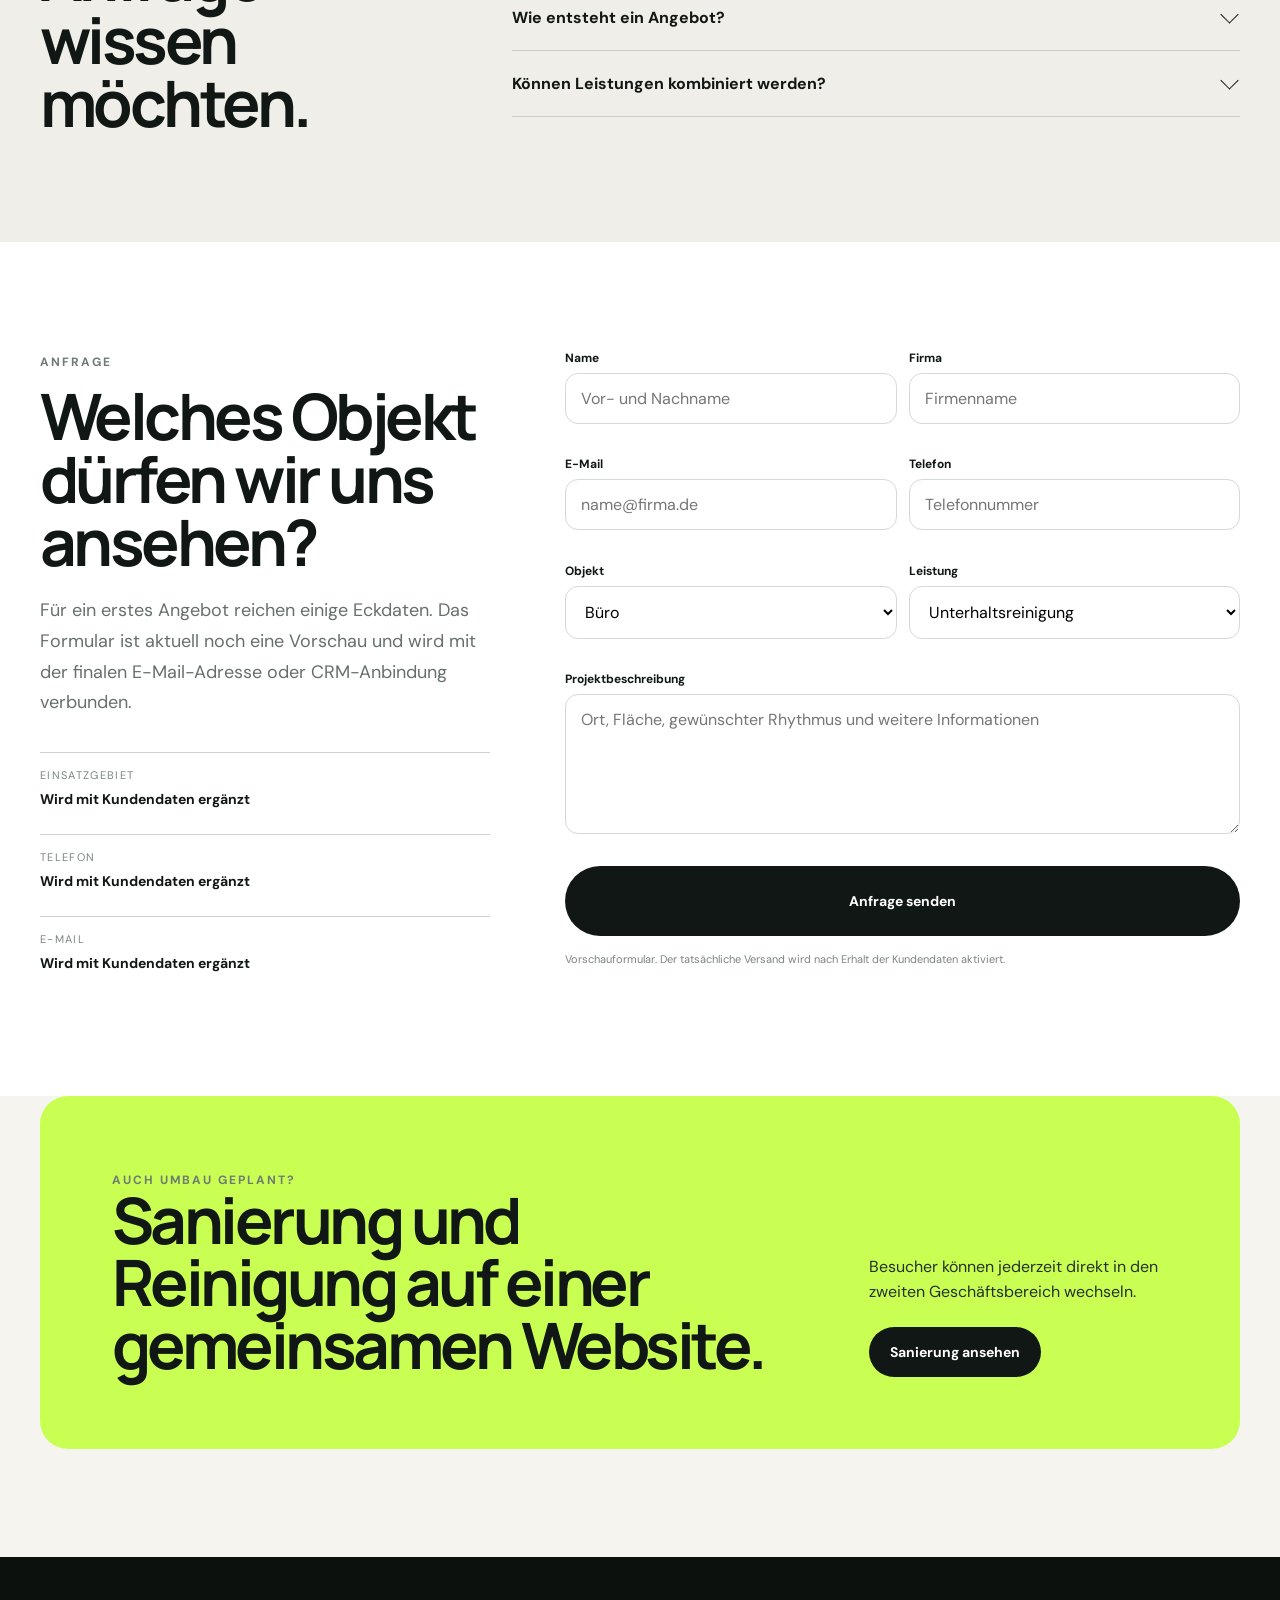
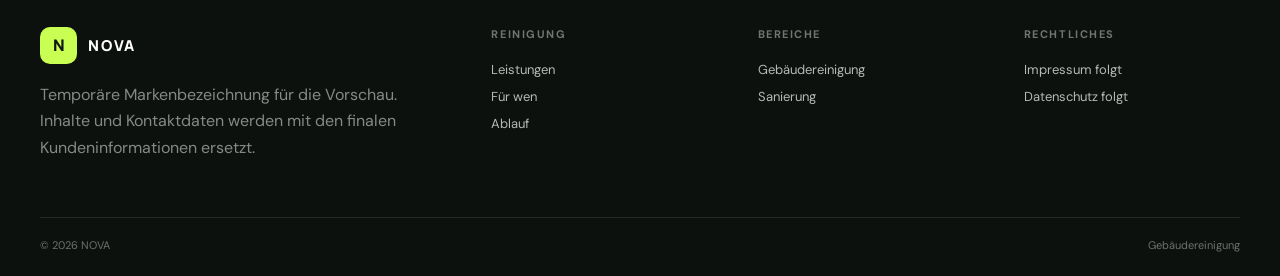
==== commit 8a220f84: "Expand cleaning page with services, audiences, projects and FAQ" ====
--- a/reinigung.html
+++ b/reinigung.html
@@ -1,86 +1,231 @@
 <!doctype html>
 <html lang="de">
 <head>
-  <meta charset="utf-8"><meta name="viewport" content="width=device-width,initial-scale=1">
-  <meta name="theme-color" content="#0f231b">
-  <meta name="description" content="Professionelle Gebäudereinigung für Büro, Gewerbe, Glasflächen und Immobilien.">
-  <title>NOVA Gebäudereinigung</title>
-  <link rel="preconnect" href="https://fonts.googleapis.com"><link rel="preconnect" href="https://fonts.gstatic.com" crossorigin>
+  <meta charset="utf-8">
+  <meta name="viewport" content="width=device-width,initial-scale=1">
+  <meta name="theme-color" content="#111714">
+  <meta name="description" content="Professionelle Gebäudereinigung für Büro, Gewerbe, Praxis und Immobilien.">
+  <title>NOVA | Gebäudereinigung</title>
+  <link rel="preconnect" href="https://fonts.googleapis.com">
+  <link rel="preconnect" href="https://fonts.gstatic.com" crossorigin>
   <link href="https://fonts.googleapis.com/css2?family=DM+Sans:wght@400;500;600;700&family=Manrope:wght@600;700;800&display=swap" rel="stylesheet">
   <link rel="stylesheet" href="styles.css">
 </head>
 <body>
-  <nav class="site-nav" aria-label="Hauptnavigation">
-    <a class="brand brand--light" href="index.html"><span class="brand-mark">N</span><span>NOVA</span></a>
-    <button class="menu-toggle" aria-label="Menü öffnen" aria-expanded="false"><span></span><span></span></button>
-    <div class="nav-links">
-      <a href="#leistungen">Leistungen</a><a href="#ablauf">Ablauf</a><a href="#kontakt">Kontakt</a>
-      <a class="nav-switch" href="sanierung.html">Sanierung ↗</a><a class="nav-button" href="#kontakt">Angebot anfragen</a>
-    </div>
-  </nav>
-
-  <header class="sub-hero">
-    <div class="hero-backdrop"><span class="hero-mesh"></span><span class="hero-shape"></span></div>
-    <div class="container hero-content reveal">
-      <span class="eyebrow">Gebäudereinigung · Professionell & zuverlässig</span>
-      <h1>Sauber.<br>Bis ins Detail.</h1>
-      <p>Individuelle Reinigungskonzepte für Unternehmen, Immobilien und anspruchsvolle Flächen – flexibel geplant, sorgfältig ausgeführt.</p>
-      <div class="hero-actions"><a class="button button--lime" href="#kontakt">Kostenlos anfragen <span>→</span></a><a class="button button--light" href="#leistungen">Leistungen ansehen</a></div>
-    </div>
-    <span class="hero-note">Scrollen zum Entdecken</span>
-  </header>
-
-  <section class="intro-strip">
-    <div class="container intro-grid reveal">
-      <h2>Sauberkeit ist kein Detail.<br>Sie ist der erste Eindruck.</h2>
-      <p>Ob regelmäßige Unterhaltsreinigung oder gezielter Sondereinsatz: Wir entwickeln eine Lösung, die zu Objekt, Nutzung und Ablauf passt. Transparent organisiert und mit einem festen Qualitätsanspruch.</p>
+<header class="site-header">
+  <div class="nav-shell">
+    <a class="brand" href="index.html"><span class="brand-box">N</span><span>NOVA</span></a>
+    <button class="menu-button" aria-label="Menü öffnen" aria-expanded="false"><i></i><i></i></button>
+    <nav class="nav-links" aria-label="Hauptnavigation">
+      <a href="#leistungen">Leistungen</a>
+      <a href="#kunden">Für wen</a>
+      <a href="#ablauf">Ablauf</a>
+      <a href="#referenzen">Projekte</a>
+      <a href="sanierung.html">Sanierung</a>
+      <a class="nav-cta" href="#kontakt">Angebot anfragen</a>
+    </nav>
+  </div>
+</header>
+
+<main>
+  <section class="inner-hero">
+    <img src="https://images.unsplash.com/photo-1437326300822-01d8f13c024f?auto=format&fit=crop&q=84&w=2200" alt="Professionelle Reinigung in einem modernen Gebäude">
+    <div class="container hero-copy reveal">
+      <span class="kicker light">Gebäudereinigung für Gewerbe und Immobilien</span>
+      <h1 class="display">Sauberkeit, die im Alltag funktioniert.</h1>
+      <p>Von der regelmäßigen Unterhaltsreinigung bis zur gründlichen Bauendreinigung: Wir entwickeln einen Ablauf, der zu Fläche, Nutzung und Betriebszeiten passt.</p>
+      <div class="btn-row">
+        <a class="btn lime" href="#kontakt">Kostenlos anfragen</a>
+        <a class="btn outline" href="#leistungen">Leistungen ansehen</a>
+      </div>
+      <div class="hero-meta">
+        <span class="pill">Büro</span>
+        <span class="pill">Praxis</span>
+        <span class="pill">Gewerbe</span>
+        <span class="pill">Wohnobjekte</span>
+      </div>
+    </div>
+  </section>
+
+  <section class="stats-strip">
+    <div class="container stats-grid">
+      <div class="stat-intro"><strong>Beispielhafte Leistungsdarstellung für die Vorschau</strong></div>
+      <div class="stat"><strong>Flexibel</strong><span>Rhythmus passend zum Objekt und Bedarf</span></div>
+      <div class="stat"><strong>Planbar</strong><span>Klare Zeitfenster und feste Abstimmung</span></div>
+      <div class="stat"><strong>Persönlich</strong><span>Direkter Ansprechpartner für Rückfragen</span></div>
     </div>
   </section>
 
   <section class="section" id="leistungen">
     <div class="container">
-      <div class="section-head reveal"><div><span class="eyebrow eyebrow--dark">Unsere Leistungen</span><h2>Für jede Fläche die passende Pflege.</h2></div><p>Die Leistungen sind als solide Ausgangsbasis angelegt und können später exakt an das tatsächliche Portfolio des Kunden angepasst werden.</p></div>
-      <div class="service-grid">
-        <article class="service-card reveal"><div class="service-icon">⌂</div><h3>Unterhaltsreinigung</h3><p>Regelmäßige, planbare Reinigung für Büros, Praxen, Gewerbe und Gemeinschaftsflächen.</p></article>
-        <article class="service-card reveal" style="--accent:rgba(80,190,255,.16)"><div class="service-icon">◇</div><h3>Glas- & Fensterreinigung</h3><p>Klare Sicht und gepflegte Glasflächen – innen und außen, auch in regelmäßigen Intervallen.</p></article>
-        <article class="service-card reveal" style="--accent:rgba(255,195,70,.18)"><div class="service-icon">↗</div><h3>Treppenhausreinigung</h3><p>Zuverlässige Pflege von Eingangsbereichen, Treppen, Geländern und gemeinschaftlichen Flächen.</p></article>
-        <article class="service-card reveal" style="--accent:rgba(184,255,61,.18)"><div class="service-icon">✦</div><h3>Grundreinigung</h3><p>Intensive Reinigung für stark beanspruchte oder länger nicht gepflegte Oberflächen und Bereiche.</p></article>
-        <article class="service-card reveal" style="--accent:rgba(255,119,74,.15)"><div class="service-icon">▦</div><h3>Bauendreinigung</h3><p>Saubere Übergabe nach Neubau, Umbau oder Sanierung – abgestimmt auf Baufortschritt und Terminplan.</p></article>
-        <article class="service-card reveal" style="--accent:rgba(120,120,255,.14)"><div class="service-icon">＋</div><h3>Sonderreinigung</h3><p>Individuelle Einsätze für besondere Flächen, Anforderungen oder kurzfristigen Reinigungsbedarf.</p></article>
-      </div>
-    </div>
-  </section>
-
-  <section class="section feature-band">
-    <div class="container feature-grid">
-      <div class="feature-visual reveal"><span class="visual-ring"></span><span class="visual-label">Reinigung nach Plan · transparent organisiert</span></div>
-      <div class="feature-copy reveal"><span class="eyebrow">Qualität im Alltag</span><h2>Ein Ablauf, auf den man sich verlassen kann.</h2><p>Gute Gebäudereinigung funktioniert dann am besten, wenn sie kaum auffällt – weil alles sauber, pünktlich und unkompliziert läuft.</p>
-        <ul class="check-list"><li><span class="check">✓</span><b>Individuelle Reinigungspläne statt Standardpakete</b></li><li><span class="check">✓</span><b>Klare Abstimmung und verlässliche Zeitfenster</b></li><li><span class="check">✓</span><b>Qualitätskontrolle und schnelle Rückmeldung</b></li></ul>
-      </div>
-    </div>
-  </section>
-
-  <section class="section" id="ablauf">
-    <div class="container"><div class="section-head reveal"><div><span class="eyebrow eyebrow--dark">So funktioniert's</span><h2>Einfach von Anfrage bis Reinigung.</h2></div><p>Ein klarer Prozess reduziert Abstimmungsaufwand und macht Leistungen, Umfang und Erwartungen von Anfang an transparent.</p></div>
-      <div class="process-grid"><article class="process-step reveal"><span class="step-num">01</span><h3>Anfrage & Objekt</h3><p>Sie beschreiben kurz Objekt, Flächen und gewünschten Rhythmus.</p></article><article class="process-step reveal"><span class="step-num">02</span><h3>Plan & Angebot</h3><p>Wir stimmen Leistung und Ablauf ab und erstellen ein passendes Angebot.</p></article><article class="process-step reveal"><span class="step-num">03</span><h3>Start & Qualität</h3><p>Nach Freigabe startet die Reinigung mit klaren Zuständigkeiten.</p></article></div>
-    </div>
-  </section>
-
-  <section class="cta-section"><div class="container"><div class="cta-box reveal"><div><span class="eyebrow eyebrow--dark">Auch Sanierung geplant?</span><h2>Zwei Bereiche. Ein Ansprechpartner.</h2></div><div class="cta-actions"><p>Direkt zum zweiten Leistungsbereich wechseln.</p><a class="button button--dark" href="sanierung.html">Sanierung entdecken <span>→</span></a></div></div></div></section>
-
-  <section class="section contact-section" id="kontakt"><div class="container contact-grid">
-    <div class="contact-copy reveal"><span class="eyebrow eyebrow--dark">Unverbindlich anfragen</span><h2>Was dürfen wir für Sie sauber machen?</h2><p>Ein paar Angaben genügen für den ersten Überblick. Kontaktdaten und echte Formular-Anbindung werden ergänzt, sobald die Kundendaten vorliegen.</p><div class="contact-placeholder"><strong>Temporärer Demo-Stand</strong><br>Telefon, E-Mail, Adresse, Einsatzgebiet und rechtliche Angaben werden nachgeliefert.</div></div>
-    <form class="contact-form reveal" data-demo-form>
-      <div class="field"><label for="name">Name *</label><input id="name" required placeholder="Ihr Name"></div>
-      <div class="field"><label for="email">E-Mail *</label><input id="email" type="email" required placeholder="name@firma.de"></div>
-      <div class="field"><label for="objekt">Objektart</label><select id="objekt"><option>Büro / Gewerbe</option><option>Mehrfamilienhaus</option><option>Praxis / Kanzlei</option><option>Sonstiges</option></select></div>
-      <div class="field"><label for="rhythmus">Rhythmus</label><select id="rhythmus"><option>Einmalig</option><option>Regelmäßig</option><option>Noch offen</option></select></div>
-      <div class="field field--full"><label for="message">Kurz zum Projekt</label><textarea id="message" placeholder="Fläche, Ort, gewünschte Leistung ..."></textarea></div>
-      <button class="button button--dark field--full" type="submit">Anfrage vorbereiten <span>→</span></button><p class="form-note">Demoformular – Versand wird nach Eintrag der finalen Kontaktdaten aktiviert.</p>
-    </form>
-  </div></section>
-
-  <footer class="footer"><div class="container"><div class="footer-top"><div class="footer-brand"><a class="brand brand--light" href="index.html"><span class="brand-mark">N</span><span>NOVA</span></a><p>Temporäre Markenbezeichnung für die Vorschau. Gebäudereinigung und Sanierung professionell unter einem Dach.</p></div><div class="footer-col"><h4>Navigation</h4><a href="#leistungen">Leistungen</a><a href="#ablauf">Ablauf</a><a href="#kontakt">Kontakt</a></div><div class="footer-col"><h4>Bereiche</h4><a href="reinigung.html">Gebäudereinigung</a><a href="sanierung.html">Sanierung</a></div></div><div class="footer-bottom"><span>© <span data-year></span> NOVA</span><span>Impressum · Datenschutz</span></div></div></footer>
-  <div class="toast" role="status">Danke! Dies ist aktuell die Vorschau – der echte Formularversand wird mit den Kundendaten aktiviert.</div>
-  <script src="app.js"></script>
-</body></html>+      <div class="section-heading reveal">
+        <div>
+          <span class="kicker">Leistungen</span>
+          <h2 class="h2">Reinigung, die zum Objekt passt.</h2>
+        </div>
+        <p class="body-lg">Die folgenden Inhalte sind bereits als vollständige Musterstruktur ausgearbeitet. Sobald das echte Leistungsspektrum des Kunden vorliegt, können einzelne Punkte ergänzt, entfernt oder umbenannt werden.</p>
+      </div>
+
+      <div class="services-grid">
+        <article class="service-card reveal"><span class="service-num">01</span><h3 class="h3">Unterhaltsreinigung</h3><p class="body-md">Regelmäßige Reinigung von Arbeitsplätzen, Verkehrsflächen, Sanitärbereichen, Küchen und Gemeinschaftsräumen.</p></article>
+        <article class="service-card reveal"><span class="service-num">02</span><h3 class="h3">Büro- und Praxisreinigung</h3><p class="body-md">Auf sensible Arbeitsumgebungen abgestimmte Reinigung mit klar definierten Bereichen und Zeitfenstern.</p></article>
+        <article class="service-card reveal"><span class="service-num">03</span><h3 class="h3">Glas- und Fensterreinigung</h3><p class="body-md">Reinigung von Fenstern, Rahmen, Glaswänden, Eingangsbereichen und gut zugänglichen Fassadenelementen.</p></article>
+        <article class="service-card reveal"><span class="service-num">04</span><h3 class="h3">Treppenhausreinigung</h3><p class="body-md">Pflege von Eingängen, Treppen, Handläufen, Aufzugsumfeldern und gemeinschaftlich genutzten Flächen.</p></article>
+        <article class="service-card reveal"><span class="service-num">05</span><h3 class="h3">Grundreinigung</h3><p class="body-md">Intensive Reinigung stark beanspruchter oder länger nicht gepflegter Flächen, Böden und Oberflächen.</p></article>
+        <article class="service-card reveal"><span class="service-num">06</span><h3 class="h3">Bauendreinigung</h3><p class="body-md">Entfernung typischer Bauverschmutzungen vor Abnahme, Übergabe oder Bezug eines renovierten Objekts.</p></article>
+        <article class="service-card reveal"><span class="service-num">07</span><h3 class="h3">Sonderreinigung</h3><p class="body-md">Individuelle Einsätze für besondere Anforderungen, kurzfristige Situationen oder spezielle Flächen.</p></article>
+        <article class="service-card reveal"><span class="service-num">08</span><h3 class="h3">Objektbetreuung</h3><p class="body-md">Kombinierbare Leistungen für regelmäßig betreute Immobilien, abgestimmt auf Nutzung und Frequenz.</p></article>
+        <article class="service-card reveal"><span class="service-num">09</span><h3 class="h3">Individuelle Reinigungskonzepte</h3><p class="body-md">Für größere oder komplexere Objekte kann ein eigener Plan mit Bereichen, Intervallen und Zuständigkeiten erstellt werden.</p></article>
+      </div>
+    </div>
+  </section>
+
+  <section class="section dark" id="kunden">
+    <div class="container">
+      <div class="section-heading reveal">
+        <div>
+          <span class="kicker light">Für wen</span>
+          <h2 class="h2">Für Flächen, die täglich funktionieren müssen.</h2>
+        </div>
+        <p class="body-lg" style="color:rgba(255,255,255,.62)">Ein eigener Abschnitt für Zielgruppen hilft Besuchern sofort zu erkennen, ob die Leistung zu ihrem Objekt passt.</p>
+      </div>
+
+      <div class="audience-grid">
+        <article class="audience-card reveal"><span class="label">Gewerbe</span><h3 class="h3">Büros und Unternehmen</h3><p>Regelmäßige Pflege von Arbeitsplätzen, Besprechungsräumen, Küchen, Empfang und Sanitärbereichen.</p></article>
+        <article class="audience-card reveal"><span class="label">Gesundheit</span><h3 class="h3">Praxen und Einrichtungen</h3><p>Strukturierte Reinigung für sensible Bereiche mit klaren Abläufen und abgestimmten Zeitfenstern.</p></article>
+        <article class="audience-card reveal"><span class="label">Immobilien</span><h3 class="h3">Hausverwaltungen und Wohnobjekte</h3><p>Treppenhäuser, Eingangsbereiche und gemeinschaftliche Flächen mit planbarer regelmäßiger Betreuung.</p></article>
+        <article class="audience-card reveal"><span class="label">Bau und Umbau</span><h3 class="h3">Projektflächen vor Übergabe</h3><p>Bauendreinigung und Grundreinigung als sauberer Abschluss nach Sanierung, Ausbau oder Umbau.</p></article>
+      </div>
+    </div>
+  </section>
+
+  <section class="section soft">
+    <div class="container feature-split">
+      <div class="feature-photo reveal">
+        <img src="https://images.unsplash.com/photo-1561236478-a10a7659d498?auto=format&fit=crop&q=84&w=1600" alt="Reinigung einer großen Glasfläche">
+      </div>
+      <div class="feature-copy reveal">
+        <span class="kicker">Qualität im Alltag</span>
+        <h2 class="h2">Nicht nur sauber. Auch gut organisiert.</h2>
+        <p class="body-lg">Gerade bei regelmäßiger Reinigung entscheidet der Ablauf über die Qualität. Deshalb wird auf der Website nicht nur beschrieben, was gereinigt wird, sondern auch wie die Zusammenarbeit funktioniert.</p>
+        <div class="benefit-list">
+          <div class="benefit"><strong>Passende Intervalle</strong><span>Täglich, mehrmals pro Woche, wöchentlich oder nach individuellem Bedarf.</span></div>
+          <div class="benefit"><strong>Klare Leistungsbereiche</strong><span>Der Umfang kann je Raum, Etage oder Nutzungszone eindeutig definiert werden.</span></div>
+          <div class="benefit"><strong>Abgestimmte Zeitfenster</strong><span>Reinigung vor, während oder nach den regulären Betriebszeiten.</span></div>
+          <div class="benefit"><strong>Direkte Kommunikation</strong><span>Änderungen oder Zusatzbedarf lassen sich schnell und nachvollziehbar abstimmen.</span></div>
+        </div>
+      </div>
+    </div>
+  </section>
+
+  <section class="section white" id="ablauf">
+    <div class="container">
+      <div class="section-heading reveal">
+        <div>
+          <span class="kicker">Ablauf</span>
+          <h2 class="h2">In vier Schritten zur passenden Reinigung.</h2>
+        </div>
+        <p class="body-lg">Der Prozess ist bewusst einfach gehalten, damit ein Interessent sofort versteht, was nach einer Anfrage passiert.</p>
+      </div>
+      <div class="process-grid">
+        <article class="process-step reveal"><span class="step">01</span><h3 class="h3">Bedarf senden</h3><p class="body-md">Objektart, Ort, ungefähre Fläche und gewünschte Leistung übermitteln.</p></article>
+        <article class="process-step reveal"><span class="step">02</span><h3 class="h3">Besichtigung</h3><p class="body-md">Wenn sinnvoll, wird das Objekt angesehen und der tatsächliche Aufwand aufgenommen.</p></article>
+        <article class="process-step reveal"><span class="step">03</span><h3 class="h3">Angebot</h3><p class="body-md">Leistungsumfang, Rhythmus und Rahmenbedingungen werden transparent zusammengefasst.</p></article>
+        <article class="process-step reveal"><span class="step">04</span><h3 class="h3">Start</h3><p class="body-md">Nach Freigabe beginnt die Reinigung entsprechend der abgestimmten Planung.</p></article>
+      </div>
+    </div>
+  </section>
+
+  <section class="section" id="referenzen">
+    <div class="container">
+      <div class="section-heading reveal">
+        <div>
+          <span class="kicker">Referenzen</span>
+          <h2 class="h2">Beispielhafte Projekte für den späteren Referenzbereich.</h2>
+        </div>
+        <p class="body-lg">Diese Karten sind absichtlich als Muster gekennzeichnet. Echte Kundenprojekte können später mit Vorher-Nachher-Bildern und konkretem Leistungsumfang eingetragen werden.</p>
+      </div>
+      <div class="case-grid">
+        <article class="case-card reveal">
+          <img src="https://images.unsplash.com/photo-1437326300822-01d8f13c024f?auto=format&fit=crop&q=82&w=1200" alt="Gebäudereinigung in einem modernen Innenraum">
+          <div class="case-copy"><span class="tag">Beispielprojekt</span><h3 class="h3">Bürofläche</h3><p class="body-md">Regelmäßige Unterhaltsreinigung inklusive Arbeitsplätzen, Küche, Sanitär und Verkehrsflächen.</p></div>
+        </article>
+        <article class="case-card reveal">
+          <img src="https://images.unsplash.com/photo-1561236478-a10a7659d498?auto=format&fit=crop&q=82&w=1200" alt="Fensterreinigung an einem Gebäude">
+          <div class="case-copy"><span class="tag">Beispielprojekt</span><h3 class="h3">Glasflächen</h3><p class="body-md">Periodische Reinigung großflächiger Fenster und Eingangsbereiche eines Gewerbeobjekts.</p></div>
+        </article>
+        <article class="case-card reveal">
+          <img src="https://images.unsplash.com/photo-1771189255372-b0f548998210?auto=format&fit=crop&q=82&w=1200" alt="Moderner Innenraum nach Fertigstellung">
+          <div class="case-copy"><span class="tag">Beispielprojekt</span><h3 class="h3">Bauendreinigung</h3><p class="body-md">Abschließende Reinigung nach Innenausbau vor Übergabe und Nutzung der Fläche.</p></div>
+        </article>
+      </div>
+    </div>
+  </section>
+
+  <section class="section soft">
+    <div class="container faq-wrap">
+      <div class="reveal">
+        <span class="kicker">Häufige Fragen</span>
+        <h2 class="h2" style="margin-top:14px">Was Kunden vor einer Anfrage wissen möchten.</h2>
+      </div>
+      <div class="faq-list reveal">
+        <details><summary>Welche Objekte können gereinigt werden?</summary><p>Für die Vorschau sind Büros, Praxen, Gewerbeflächen, Treppenhäuser und Wohnobjekte vorgesehen. Der finale Umfang wird an das tatsächliche Angebot des Unternehmens angepasst.</p></details>
+        <details><summary>Ist eine regelmäßige Reinigung möglich?</summary><p>Ja. Der Rhythmus kann je nach Bedarf täglich, mehrmals pro Woche, wöchentlich oder individuell geplant werden.</p></details>
+        <details><summary>Gibt es auch einmalige Reinigungen?</summary><p>Ja. Grundreinigung, Bauendreinigung oder andere Sonderleistungen können als einzelne Einsätze dargestellt und angefragt werden.</p></details>
+        <details><summary>Wie entsteht ein Angebot?</summary><p>Nach den ersten Angaben wird der Umfang geprüft. Je nach Objekt kann anschließend eine Besichtigung sinnvoll sein, bevor ein konkretes Angebot erstellt wird.</p></details>
+        <details><summary>Können Leistungen kombiniert werden?</summary><p>Ja. Beispielsweise lassen sich Unterhaltsreinigung, Glasreinigung und zusätzliche periodische Leistungen in einem Konzept zusammenfassen.</p></details>
+      </div>
+    </div>
+  </section>
+
+  <section class="section white" id="kontakt">
+    <div class="container contact-shell">
+      <div class="contact-copy reveal">
+        <span class="kicker">Anfrage</span>
+        <h2 class="h2">Welches Objekt dürfen wir uns ansehen?</h2>
+        <p class="body-lg">Für ein erstes Angebot reichen einige Eckdaten. Das Formular ist aktuell noch eine Vorschau und wird mit der finalen E-Mail-Adresse oder CRM-Anbindung verbunden.</p>
+        <div class="contact-data">
+          <div><span>Einsatzgebiet</span><strong>Wird mit Kundendaten ergänzt</strong></div>
+          <div><span>Telefon</span><strong>Wird mit Kundendaten ergänzt</strong></div>
+          <div><span>E-Mail</span><strong>Wird mit Kundendaten ergänzt</strong></div>
+        </div>
+      </div>
+      <form class="form-grid reveal" data-demo-form>
+        <div class="field"><label for="name">Name</label><input id="name" required placeholder="Vor- und Nachname"></div>
+        <div class="field"><label for="company">Firma</label><input id="company" placeholder="Firmenname"></div>
+        <div class="field"><label for="email">E-Mail</label><input id="email" type="email" required placeholder="name@firma.de"></div>
+        <div class="field"><label for="phone">Telefon</label><input id="phone" type="tel" placeholder="Telefonnummer"></div>
+        <div class="field"><label for="object">Objekt</label><select id="object"><option>Büro</option><option>Praxis</option><option>Gewerbe</option><option>Mehrfamilienhaus</option><option>Sonstiges</option></select></div>
+        <div class="field"><label for="service">Leistung</label><select id="service"><option>Unterhaltsreinigung</option><option>Glasreinigung</option><option>Grundreinigung</option><option>Bauendreinigung</option><option>Sonstiges</option></select></div>
+        <div class="field full"><label for="message">Projektbeschreibung</label><textarea id="message" placeholder="Ort, Fläche, gewünschter Rhythmus und weitere Informationen"></textarea></div>
+        <button class="btn dark field full" type="submit">Anfrage senden</button>
+        <p class="form-note">Vorschauformular. Der tatsächliche Versand wird nach Erhalt der Kundendaten aktiviert.</p>
+      </form>
+    </div>
+  </section>
+
+  <section class="section" style="padding-top:0">
+    <div class="container">
+      <div class="big-banner reveal">
+        <div><span class="kicker">Auch Umbau geplant?</span><h2 class="h2">Sanierung und Reinigung auf einer gemeinsamen Website.</h2></div>
+        <div><p>Besucher können jederzeit direkt in den zweiten Geschäftsbereich wechseln.</p><a class="btn dark" href="sanierung.html">Sanierung ansehen</a></div>
+      </div>
+    </div>
+  </section>
+</main>
+
+<footer class="footer">
+  <div class="container">
+    <div class="footer-grid">
+      <div class="footer-brand"><a class="brand" href="index.html"><span class="brand-box">N</span><span>NOVA</span></a><p>Temporäre Markenbezeichnung für die Vorschau. Inhalte und Kontaktdaten werden mit den finalen Kundeninformationen ersetzt.</p></div>
+      <div class="footer-col"><h4>Reinigung</h4><a href="#leistungen">Leistungen</a><a href="#kunden">Für wen</a><a href="#ablauf">Ablauf</a></div>
+      <div class="footer-col"><h4>Bereiche</h4><a href="reinigung.html">Gebäudereinigung</a><a href="sanierung.html">Sanierung</a></div>
+      <div class="footer-col"><h4>Rechtliches</h4><span>Impressum folgt</span><span>Datenschutz folgt</span></div>
+    </div>
+    <div class="footer-bottom"><span>© <span data-year></span> NOVA</span><span>Gebäudereinigung</span></div>
+  </div>
+</footer>
+<div class="toast" role="status">Vielen Dank. Das Formular ist aktuell noch im Vorschau-Modus.</div>
+<script src="app.js"></script>
+</body>
+</html>
--- a/styles.css
+++ b/styles.css
@@ -1,30 +1,293 @@
+
 :root{
-  --ink:#101511;--paper:#f4f3ee;--white:#fff;--muted:#69716b;
-  --green:#b8ff3d;--green-deep:#183e2c;--sand:#d9c7a7;--orange:#ff774a;
-  --line:rgba(16,21,17,.12);--radius:26px;--shadow:0 24px 60px rgba(16,21,17,.10);
-}
-*{box-sizing:border-box}html{scroll-behavior:smooth}body{margin:0;font-family:"DM Sans",sans-serif;color:var(--ink);background:var(--paper);-webkit-font-smoothing:antialiased}a{color:inherit;text-decoration:none}button,input,textarea,select{font:inherit}img{max-width:100%;display:block}.skip-link{position:fixed;left:16px;top:-100px;z-index:100;background:#fff;padding:12px 16px;border-radius:12px}.skip-link:focus{top:16px}.brand{display:inline-flex;align-items:center;gap:10px;font:800 17px/1 "Manrope",sans-serif;letter-spacing:.14em}.brand-mark{width:34px;height:34px;display:grid;place-items:center;border-radius:10px;background:var(--ink);color:var(--green);letter-spacing:0}.brand--light{color:#fff}.brand--light .brand-mark{background:var(--green);color:var(--ink)}.eyebrow{display:inline-flex;align-items:center;gap:8px;font-size:12px;font-weight:700;letter-spacing:.14em;text-transform:uppercase;color:rgba(255,255,255,.72)}.eyebrow--dark{color:#5b645e}.button{display:inline-flex;align-items:center;justify-content:center;gap:16px;padding:15px 20px;border-radius:14px;border:1px solid transparent;font-weight:700;transition:.25s ease;cursor:pointer}.button span{transition:transform .25s ease}.button:hover span{transform:translateX(4px)}.button--dark{background:var(--ink);color:#fff}.button--dark:hover{background:#263029}.button--lime{background:var(--green);color:var(--ink)}.button--lime:hover{transform:translateY(-2px);box-shadow:0 12px 28px rgba(184,255,61,.22)}.button--ghost{border-color:var(--line);background:transparent}.button--ghost:hover{background:#fff}.button--light{background:#fff;color:var(--ink)}.container{width:min(1180px,calc(100% - 48px));margin:auto}.section{padding:112px 0}.section-head{display:grid;grid-template-columns:.8fr 1.2fr;gap:56px;align-items:end;margin-bottom:52px}.section-head h2,.display-title{font:800 clamp(38px,5vw,70px)/.98 "Manrope",sans-serif;letter-spacing:-.055em;margin:10px 0 0}.section-head p{margin:0;color:var(--muted);font-size:18px;line-height:1.65;max-width:650px}.reveal{opacity:0;transform:translateY(20px);transition:opacity .7s ease,transform .7s ease}.reveal.is-visible{opacity:1;transform:none}
-
-/* Gateway */
-.gateway-page{background:#0b110d}.gateway-header{position:fixed;z-index:20;top:0;left:0;width:100%;display:flex;justify-content:space-between;align-items:center;padding:28px 34px;color:#fff;pointer-events:none}.gateway-header>*{pointer-events:auto}.header-cta{display:inline-flex;align-items:center;gap:10px;border:1px solid rgba(255,255,255,.28);backdrop-filter:blur(14px);background:rgba(10,15,12,.22);padding:11px 16px;border-radius:999px;font-size:14px;font-weight:700}.gateway{min-height:100svh;display:grid;grid-template-columns:1fr 1fr}.gateway-panel{position:relative;min-height:100svh;overflow:hidden;color:#fff;display:flex;align-items:flex-end;padding:clamp(32px,5vw,74px);isolation:isolate}.gateway-panel:after{content:"";position:absolute;inset:0;border-right:1px solid rgba(255,255,255,.14);pointer-events:none}.gateway-art,.panel-shade{position:absolute;inset:0;z-index:-2}.panel-shade{z-index:-1;background:linear-gradient(180deg,rgba(6,10,7,.05) 15%,rgba(6,10,7,.2) 47%,rgba(6,10,7,.86) 100%)}.gateway-art{transition:transform .8s cubic-bezier(.2,.8,.2,1),filter .8s ease}.gateway-panel:hover .gateway-art{transform:scale(1.045)}.gateway-art--clean{background:radial-gradient(circle at 18% 14%,#d8ffe2 0 8%,transparent 28%),linear-gradient(145deg,#1b5c46 0%,#0b3327 48%,#061b14 100%)}.gateway-art--build{background:linear-gradient(135deg,#966c48 0%,#573b2f 48%,#1e1714 100%)}.orb{position:absolute;border-radius:999px;filter:blur(4px);border:1px solid rgba(255,255,255,.18)}.orb-a{width:440px;height:440px;right:-100px;top:10%;background:radial-gradient(circle at 30% 30%,rgba(184,255,61,.55),rgba(184,255,61,.04) 64%)}.orb-b{width:240px;height:240px;left:8%;top:22%;background:rgba(255,255,255,.05)}.grid-lines,.blueprint{position:absolute;inset:0;background-image:linear-gradient(rgba(255,255,255,.06) 1px,transparent 1px),linear-gradient(90deg,rgba(255,255,255,.06) 1px,transparent 1px);background-size:58px 58px;mask-image:linear-gradient(to bottom,black,transparent 78%)}.clean-spark{position:absolute;color:var(--green);font-size:46px;filter:drop-shadow(0 0 18px rgba(184,255,61,.3))}.spark-1{right:20%;top:28%}.spark-2{right:36%;top:19%;font-size:20px}.build-block{position:absolute;border:1px solid rgba(255,255,255,.18);background:rgba(238,216,188,.09);backdrop-filter:blur(2px);transform:rotate(-8deg);box-shadow:30px 40px 80px rgba(0,0,0,.14)}.block-a{width:43%;height:46%;right:8%;top:18%}.block-b{width:34%;height:31%;right:36%;top:36%;transform:rotate(7deg)}.measure-line{position:absolute;width:56%;height:1px;background:var(--orange);right:6%;top:24%;box-shadow:0 0 0 1px rgba(255,119,74,.15)}.measure-line:before,.measure-line:after{content:"";position:absolute;width:1px;height:16px;background:var(--orange);top:-8px}.measure-line:before{left:0}.measure-line:after{right:0}.gateway-content{position:relative;z-index:2;max-width:620px}.gateway-content h1{font:800 clamp(44px,5vw,78px)/.94 "Manrope",sans-serif;letter-spacing:-.06em;margin:16px 0 22px}.gateway-content p{font-size:17px;line-height:1.6;color:rgba(255,255,255,.74);max-width:500px;margin:0 0 30px}.gateway-link{display:inline-flex;align-items:center;gap:14px;font-weight:700}.round-arrow{display:grid;place-items:center;width:44px;height:44px;border-radius:50%;border:1px solid rgba(255,255,255,.3);transition:.25s ease}.gateway-panel:hover .round-arrow{background:#fff;color:#111;transform:translateX(5px)}.panel-index{position:absolute;right:28px;bottom:22px;font:800 clamp(90px,15vw,210px)/1 "Manrope",sans-serif;letter-spacing:-.07em;color:rgba(255,255,255,.035);z-index:-1}.gateway-contact{background:var(--green);padding:56px max(24px,5vw);display:flex;align-items:center;justify-content:space-between;gap:30px}.gateway-contact h2{font:800 clamp(28px,4vw,52px)/1 "Manrope",sans-serif;letter-spacing:-.045em;margin:8px 0}.minimal-footer{background:#0b110d;color:rgba(255,255,255,.58);display:grid;grid-template-columns:1fr auto 1fr;gap:20px;padding:24px 34px;font-size:13px}.minimal-footer .footer-links{justify-self:end;display:flex;gap:18px}
-
-/* Internal navigation */
-.site-nav{position:fixed;top:16px;left:50%;transform:translateX(-50%);z-index:50;width:min(1180px,calc(100% - 32px));display:flex;align-items:center;justify-content:space-between;padding:11px 12px 11px 16px;border:1px solid rgba(255,255,255,.13);background:rgba(14,20,16,.78);backdrop-filter:blur(18px);border-radius:18px;color:#fff;box-shadow:0 10px 34px rgba(0,0,0,.12)}.nav-links{display:flex;align-items:center;gap:6px}.nav-links>a{padding:10px 13px;border-radius:11px;font-size:14px;color:rgba(255,255,255,.74)}.nav-links>a:hover{background:rgba(255,255,255,.08);color:#fff}.nav-switch{border-left:1px solid rgba(255,255,255,.14);margin-left:4px;padding-left:10px!important}.nav-button{background:var(--green);color:var(--ink)!important;font-weight:700}.menu-toggle{display:none;background:none;border:0;color:#fff;padding:8px;cursor:pointer}.menu-toggle span{display:block;width:22px;height:2px;background:currentColor;margin:5px}
-
-/* Hero */
-.sub-hero{min-height:800px;height:100svh;max-height:980px;color:#fff;position:relative;overflow:hidden;display:flex;align-items:flex-end;background:#0e1712}.sub-hero--build{background:#201712}.hero-backdrop{position:absolute;inset:0;overflow:hidden}.hero-backdrop:before{content:"";position:absolute;inset:0;background:radial-gradient(circle at 70% 25%,rgba(184,255,61,.2),transparent 30%),linear-gradient(120deg,#183f30 0%,#0f231b 52%,#09120d 100%)}.sub-hero--build .hero-backdrop:before{background:radial-gradient(circle at 76% 24%,rgba(255,119,74,.22),transparent 29%),linear-gradient(120deg,#5a3f32 0%,#2d211b 52%,#17110e 100%)}.hero-mesh{position:absolute;inset:0;background-image:linear-gradient(rgba(255,255,255,.05) 1px,transparent 1px),linear-gradient(90deg,rgba(255,255,255,.05) 1px,transparent 1px);background-size:72px 72px;mask-image:linear-gradient(to right,transparent,black)}.hero-shape{position:absolute;right:7%;top:18%;width:min(42vw,560px);aspect-ratio:1;border-radius:40% 60% 48% 52%/55% 41% 59% 45%;border:1px solid rgba(255,255,255,.14);background:linear-gradient(145deg,rgba(255,255,255,.12),rgba(255,255,255,.02));box-shadow:inset 0 0 80px rgba(255,255,255,.05),0 40px 100px rgba(0,0,0,.2);transform:rotate(-8deg)}.sub-hero--build .hero-shape{border-radius:8px;transform:rotate(-6deg);background:linear-gradient(145deg,rgba(255,170,120,.16),rgba(255,255,255,.03))}.hero-shape:after{content:"";position:absolute;width:58%;height:58%;right:12%;bottom:11%;border:1px solid rgba(255,255,255,.12);border-radius:inherit}.hero-content{position:relative;z-index:2;padding:160px 0 88px}.hero-content .eyebrow{margin-bottom:20px}.hero-content h1{font:800 clamp(58px,8vw,116px)/.86 "Manrope",sans-serif;letter-spacing:-.07em;margin:0;max-width:900px}.hero-content p{max-width:650px;font-size:20px;line-height:1.6;color:rgba(255,255,255,.68);margin:30px 0 34px}.hero-actions{display:flex;gap:12px;flex-wrap:wrap}.hero-note{position:absolute;right:4vw;bottom:56px;display:flex;align-items:center;gap:12px;color:rgba(255,255,255,.65);font-size:13px;writing-mode:vertical-rl}.hero-note:before{content:"";height:56px;width:1px;background:rgba(255,255,255,.25)}
-
-/* Content */
-.intro-strip{background:#fff;border-bottom:1px solid var(--line)}.intro-grid{display:grid;grid-template-columns:1.25fr .75fr;gap:60px;padding:72px 0}.intro-grid h2{font:800 clamp(34px,4vw,56px)/1.04 "Manrope",sans-serif;letter-spacing:-.05em;margin:0}.intro-grid p{color:var(--muted);font-size:17px;line-height:1.75;margin:0}.service-grid{display:grid;grid-template-columns:repeat(3,1fr);gap:14px}.service-card{min-height:290px;padding:30px;border-radius:var(--radius);background:#fff;border:1px solid var(--line);display:flex;flex-direction:column;transition:.3s ease;position:relative;overflow:hidden}.service-card:hover{transform:translateY(-5px);box-shadow:var(--shadow)}.service-card:before{content:"";position:absolute;width:130px;height:130px;border-radius:50%;right:-45px;top:-45px;background:var(--accent,rgba(184,255,61,.16));transition:.3s ease}.service-card:hover:before{transform:scale(1.4)}.service-icon{width:48px;height:48px;border-radius:14px;display:grid;place-items:center;background:#f0f2ed;font-size:20px;margin-bottom:auto}.service-card h3{font:700 22px/1.2 "Manrope",sans-serif;letter-spacing:-.03em;margin:28px 0 10px}.service-card p{color:var(--muted);line-height:1.6;margin:0;font-size:15px}.feature-band{background:var(--ink);color:#fff;overflow:hidden}.feature-grid{display:grid;grid-template-columns:1fr 1fr;gap:70px;align-items:center}.feature-visual{min-height:560px;position:relative;border-radius:32px;overflow:hidden;background:linear-gradient(145deg,#254f3c,#0f241a)}.build-theme .feature-visual{background:linear-gradient(145deg,#76513e,#291c17)}.feature-visual .visual-ring{position:absolute;width:72%;aspect-ratio:1;border-radius:50%;border:1px solid rgba(255,255,255,.13);left:14%;top:12%;box-shadow:0 0 0 50px rgba(255,255,255,.025),0 0 0 100px rgba(255,255,255,.02)}.build-theme .feature-visual .visual-ring{border-radius:12px;transform:rotate(7deg)}.feature-visual .visual-label{position:absolute;left:28px;bottom:28px;padding:12px 15px;border-radius:12px;background:rgba(0,0,0,.32);backdrop-filter:blur(12px);font-size:13px}.feature-copy h2{font:800 clamp(40px,5vw,68px)/.98 "Manrope",sans-serif;letter-spacing:-.055em;margin:14px 0 26px}.feature-copy>p{font-size:18px;line-height:1.7;color:rgba(255,255,255,.64)}.check-list{list-style:none;margin:32px 0 0;padding:0}.check-list li{display:flex;gap:13px;align-items:flex-start;padding:15px 0;border-top:1px solid rgba(255,255,255,.12)}.check-list b{font-size:14px}.check{flex:0 0 24px;height:24px;border-radius:50%;display:grid;place-items:center;background:var(--green);color:var(--ink);font-size:12px;font-weight:800}.process-grid{display:grid;grid-template-columns:repeat(3,1fr);gap:16px}.process-step{padding:30px;border-top:1px solid #aeb5af}.step-num{font:700 13px "Manrope",sans-serif;color:#7b847e}.process-step h3{font:700 24px/1.15 "Manrope",sans-serif;letter-spacing:-.03em;margin:48px 0 12px}.process-step p{color:var(--muted);line-height:1.65}.cta-section{padding:40px 0 100px}.cta-box{padding:64px;border-radius:34px;background:var(--green);display:grid;grid-template-columns:1.4fr .6fr;gap:40px;align-items:end;overflow:hidden;position:relative}.build-theme .cta-box{background:#ff8b62}.cta-box:after{content:"";position:absolute;width:320px;height:320px;border:1px solid rgba(16,21,17,.14);border-radius:50%;right:-120px;top:-160px}.cta-box h2{font:800 clamp(42px,5vw,72px)/.93 "Manrope",sans-serif;letter-spacing:-.06em;margin:10px 0 0}.cta-box p{font-size:17px;line-height:1.6;margin:0 0 20px}.cta-actions{position:relative;z-index:2}
+  --ink:#111714;
+  --paper:#f5f4ef;
+  --white:#ffffff;
+  --muted:#66706a;
+  --line:#dfe3df;
+  --lime:#c9ff52;
+  --lime-dark:#173b2b;
+  --terracotta:#d86d44;
+  --sand:#efe7db;
+  --radius:22px;
+  --shadow:0 24px 70px rgba(13,24,18,.10);
+}
+*{box-sizing:border-box}
+html{scroll-behavior:smooth}
+body{margin:0;background:var(--paper);color:var(--ink);font-family:"DM Sans",Arial,sans-serif;-webkit-font-smoothing:antialiased}
+body.nav-open{overflow:hidden}
+a{color:inherit;text-decoration:none}
+img{display:block;width:100%}
+button,input,select,textarea{font:inherit}
+button{color:inherit}
+.container{width:min(1200px,calc(100% - 48px));margin:0 auto}
+.kicker{font-size:12px;line-height:1.2;text-transform:uppercase;letter-spacing:.16em;font-weight:700;color:#707a74}
+.kicker.light{color:rgba(255,255,255,.68)}
+.display{font-family:"Manrope",Arial,sans-serif;font-size:clamp(48px,7vw,98px);line-height:.93;letter-spacing:-.065em;margin:0}
+.h2{font-family:"Manrope",Arial,sans-serif;font-size:clamp(38px,5vw,68px);line-height:.98;letter-spacing:-.055em;margin:0}
+.h3{font-family:"Manrope",Arial,sans-serif;font-size:24px;line-height:1.15;letter-spacing:-.035em;margin:0}
+.body-lg{font-size:18px;line-height:1.7;color:var(--muted)}
+.body-md{font-size:15px;line-height:1.7;color:var(--muted)}
+.small{font-size:13px;line-height:1.55;color:var(--muted)}
+.section{padding:108px 0}
+.section.white{background:#fff}
+.section.dark{background:var(--ink);color:#fff}
+.section.soft{background:#efeee8}
+.section-heading{display:grid;grid-template-columns:.78fr 1.22fr;gap:70px;align-items:end;margin-bottom:52px}
+.section-heading p{margin:0;max-width:650px}
+.section-heading .kicker{margin-bottom:14px}
+.section-heading-copy{display:flex;flex-direction:column;gap:18px}
+.btn{display:inline-flex;align-items:center;justify-content:center;min-height:50px;padding:0 20px;border-radius:999px;border:1px solid transparent;font-weight:700;font-size:14px;transition:.25s ease;cursor:pointer}
+.btn:hover{transform:translateY(-2px)}
+.btn.dark{background:var(--ink);color:#fff}
+.btn.light{background:#fff;color:var(--ink)}
+.btn.lime{background:var(--lime);color:var(--ink)}
+.btn.outline{border-color:rgba(255,255,255,.3);color:#fff;background:rgba(255,255,255,.04)}
+.btn.outline-dark{border-color:#cfd5d0;color:var(--ink);background:transparent}
+.btn-row{display:flex;gap:10px;flex-wrap:wrap}
+.pill{display:inline-flex;align-items:center;min-height:30px;padding:0 11px;border:1px solid rgba(255,255,255,.25);border-radius:999px;font-size:11px;font-weight:700;text-transform:uppercase;letter-spacing:.1em}
+.card{background:#fff;border:1px solid var(--line);border-radius:var(--radius);overflow:hidden}
+.reveal{opacity:0;transform:translateY(20px);transition:opacity .65s ease,transform .65s ease}
+.reveal.visible{opacity:1;transform:none}
+
+/* Header */
+.site-header{position:fixed;z-index:100;top:16px;left:0;width:100%;pointer-events:none}
+.nav-shell{pointer-events:auto;width:min(1200px,calc(100% - 32px));margin:auto;min-height:66px;padding:9px 10px 9px 16px;border:1px solid rgba(255,255,255,.18);background:rgba(16,22,18,.82);backdrop-filter:blur(18px);border-radius:18px;display:flex;align-items:center;justify-content:space-between;box-shadow:0 12px 36px rgba(0,0,0,.15)}
+.brand{display:flex;align-items:center;gap:11px;color:#fff;font-family:"Manrope",Arial,sans-serif;font-size:15px;font-weight:800;letter-spacing:.12em}
+.brand-box{width:37px;height:37px;border-radius:10px;background:var(--lime);color:var(--ink);display:grid;place-items:center;font-size:16px;letter-spacing:0}
+.nav-links{display:flex;align-items:center;gap:2px}
+.nav-links a{font-size:13px;font-weight:600;color:rgba(255,255,255,.75);padding:11px 12px;border-radius:10px}
+.nav-links a:hover{color:#fff;background:rgba(255,255,255,.08)}
+.nav-links .nav-cta{background:var(--lime);color:var(--ink);margin-left:8px;padding-left:16px;padding-right:16px}
+.menu-button{display:none;border:0;background:transparent;width:44px;height:44px;padding:10px;cursor:pointer}
+.menu-button i{display:block;height:2px;background:#fff;margin:5px 0;border-radius:3px}
+
+/* Home split */
+.home-hero{background:#0d1310;color:#fff;padding:96px 16px 16px;min-height:100svh;display:flex;flex-direction:column}
+.home-intro{display:flex;justify-content:space-between;align-items:flex-end;gap:30px;width:min(1200px,100%);margin:0 auto;padding:28px 6px 34px}
+.home-intro h1{font-family:"Manrope",Arial,sans-serif;font-size:clamp(39px,5vw,72px);line-height:.98;letter-spacing:-.055em;margin:0;max-width:760px}
+.home-intro p{max-width:370px;margin:0;color:rgba(255,255,255,.62);line-height:1.65}
+.split-grid{display:grid;grid-template-columns:1fr 1fr;gap:12px;width:min(1400px,100%);margin:auto;flex:1}
+.split-card{position:relative;min-height:560px;border-radius:24px;overflow:hidden;color:#fff;isolation:isolate;display:flex;align-items:flex-end;padding:34px}
+.split-card img{position:absolute;inset:0;height:100%;object-fit:cover;z-index:-3;transition:transform .8s cubic-bezier(.2,.7,.2,1)}
+.split-card:before{content:"";position:absolute;inset:0;z-index:-2;background:linear-gradient(180deg,rgba(0,0,0,.05) 15%,rgba(0,0,0,.2) 50%,rgba(0,0,0,.88) 100%)}
+.split-card:after{content:"";position:absolute;inset:0;z-index:-1;border:1px solid rgba(255,255,255,.16);border-radius:inherit}
+.split-card:hover img{transform:scale(1.035)}
+.split-card-content{width:100%;display:grid;grid-template-columns:1fr auto;gap:25px;align-items:end}
+.split-card h2{font-family:"Manrope",Arial,sans-serif;font-size:clamp(36px,4vw,58px);line-height:.95;letter-spacing:-.055em;margin:12px 0 15px}
+.split-card p{max-width:480px;margin:0;color:rgba(255,255,255,.72);line-height:1.6}
+.split-number{font-family:"Manrope",Arial,sans-serif;font-size:18px;font-weight:800;border:1px solid rgba(255,255,255,.3);border-radius:999px;width:50px;height:50px;display:grid;place-items:center}
+.home-trust{width:min(1200px,100%);margin:16px auto 0;display:grid;grid-template-columns:repeat(4,1fr);border:1px solid rgba(255,255,255,.12);border-radius:18px;overflow:hidden}
+.trust-item{padding:17px 18px;border-right:1px solid rgba(255,255,255,.12)}
+.trust-item:last-child{border-right:0}
+.trust-item strong{display:block;font-size:13px}
+.trust-item span{display:block;color:rgba(255,255,255,.52);font-size:12px;margin-top:4px}
+
+/* About home */
+.two-col{display:grid;grid-template-columns:1fr 1fr;gap:80px;align-items:start}
+.about-copy{display:flex;flex-direction:column;gap:24px}
+.about-copy p{margin:0}
+.about-list{display:grid;grid-template-columns:1fr 1fr;gap:12px}
+.about-list div{padding:18px;border-top:1px solid #bfc6c1}
+.about-list strong{display:block;font-family:"Manrope",Arial,sans-serif;font-size:16px;margin-bottom:6px}
+.image-stack{position:relative;min-height:560px}
+.image-stack .main-photo{position:absolute;inset:0 70px 50px 0;height:calc(100% - 50px);object-fit:cover;border-radius:26px}
+.image-stack .small-photo{position:absolute;width:45%;height:42%;right:0;bottom:0;object-fit:cover;border-radius:20px;border:8px solid var(--paper)}
+.image-caption{position:absolute;left:24px;bottom:74px;background:#fff;border-radius:14px;padding:14px 16px;font-size:12px;box-shadow:var(--shadow);max-width:210px}
+
+/* cards */
+.service-overview-grid{display:grid;grid-template-columns:repeat(4,1fr);gap:12px}
+.service-overview{padding:26px;min-height:260px;background:#fff;border:1px solid var(--line);border-radius:20px;display:flex;flex-direction:column}
+.service-overview .num{font-family:"Manrope",Arial,sans-serif;font-weight:800;font-size:12px;color:#8a938d}
+.service-overview h3{margin-top:auto;margin-bottom:12px}
+.service-overview p{margin:0}
+.service-overview.dark-card{background:var(--ink);color:#fff;border-color:var(--ink)}
+.service-overview.dark-card p{color:rgba(255,255,255,.58)}
+
+/* projects */
+.project-grid{display:grid;grid-template-columns:1.2fr .8fr .8fr;gap:12px}
+.project-card{position:relative;min-height:430px;border-radius:22px;overflow:hidden;color:#fff;isolation:isolate}
+.project-card img{position:absolute;inset:0;height:100%;object-fit:cover;z-index:-2}
+.project-card:after{content:"";position:absolute;inset:0;background:linear-gradient(180deg,rgba(0,0,0,.04),rgba(0,0,0,.78));z-index:-1}
+.project-card-content{position:absolute;left:24px;right:24px;bottom:24px}
+.project-card h3{font-family:"Manrope",Arial,sans-serif;font-size:25px;letter-spacing:-.035em;margin:8px 0}
+.project-card p{margin:0;color:rgba(255,255,255,.68);font-size:13px;line-height:1.55}
+
+/* banner */
+.big-banner{padding:72px;border-radius:28px;background:var(--lime);display:grid;grid-template-columns:1.4fr .6fr;gap:60px;align-items:end}
+.big-banner.reno{background:#e7794f}
+.big-banner p{margin:0 0 22px;max-width:470px;color:#273029;line-height:1.6}
+
+/* Inner hero */
+.inner-hero{min-height:820px;height:94svh;max-height:940px;position:relative;color:#fff;display:flex;align-items:flex-end;overflow:hidden;background:#111}
+.inner-hero img{position:absolute;inset:0;height:100%;object-fit:cover;z-index:-3}
+.inner-hero:before{content:"";position:absolute;inset:0;background:linear-gradient(90deg,rgba(7,11,9,.88) 0%,rgba(7,11,9,.62) 45%,rgba(7,11,9,.14) 78%),linear-gradient(180deg,rgba(0,0,0,.12),rgba(0,0,0,.45));z-index:-2}
+.inner-hero.reno:before{background:linear-gradient(90deg,rgba(26,17,13,.9) 0%,rgba(26,17,13,.62) 48%,rgba(26,17,13,.14) 80%),linear-gradient(180deg,rgba(0,0,0,.08),rgba(0,0,0,.48))}
+.hero-copy{padding:165px 0 74px;max-width:800px}
+.hero-copy .kicker{margin-bottom:18px}
+.hero-copy p{max-width:630px;color:rgba(255,255,255,.72);font-size:19px;line-height:1.65;margin:28px 0 32px}
+.hero-meta{display:flex;gap:10px;flex-wrap:wrap;margin-top:28px}
+
+/* intro stats */
+.stats-strip{background:#fff;border-bottom:1px solid var(--line)}
+.stats-grid{display:grid;grid-template-columns:1.3fr repeat(3,.7fr)}
+.stat-intro,.stat{padding:34px 26px;border-right:1px solid var(--line)}
+.stat:last-child{border-right:0}
+.stat-intro strong{font-family:"Manrope",Arial,sans-serif;font-size:18px}
+.stat strong{display:block;font-family:"Manrope",Arial,sans-serif;font-size:24px;letter-spacing:-.04em}
+.stat span{display:block;margin-top:7px;color:var(--muted);font-size:12px;line-height:1.5}
+
+/* services internal */
+.services-grid{display:grid;grid-template-columns:repeat(3,1fr);gap:12px}
+.service-card{padding:28px;background:#fff;border:1px solid var(--line);border-radius:20px;min-height:275px;display:flex;flex-direction:column;transition:.25s ease}
+.service-card:hover{transform:translateY(-4px);box-shadow:var(--shadow)}
+.service-card .service-num{font-family:"Manrope",Arial,sans-serif;font-size:12px;font-weight:800;color:#8e9791}
+.service-card h3{margin-top:auto;margin-bottom:12px}
+.service-card p{margin:0}
+
+/* target audience */
+.audience-grid{display:grid;grid-template-columns:1fr 1fr;gap:12px}
+.audience-card{padding:30px;border-radius:20px;background:#181f1b;border:1px solid rgba(255,255,255,.09);min-height:220px}
+.audience-card .label{font-size:11px;text-transform:uppercase;letter-spacing:.12em;color:rgba(255,255,255,.45)}
+.audience-card h3{margin:50px 0 10px}
+.audience-card p{color:rgba(255,255,255,.6);margin:0;line-height:1.65}
+
+/* process */
+.process-grid{display:grid;grid-template-columns:repeat(4,1fr);gap:0;border-top:1px solid #bbc2bd}
+.process-step{padding:26px 28px 10px 0;border-right:1px solid #d7dbd8;margin-right:28px;min-height:245px}
+.process-step:last-child{border-right:0;margin-right:0}
+.process-step .step{font-family:"Manrope",Arial,sans-serif;font-size:12px;font-weight:800;color:#838d87}
+.process-step h3{margin:72px 0 12px}
+.process-step p{margin:0}
+
+/* feature with image */
+.feature-split{display:grid;grid-template-columns:1fr 1fr;gap:12px}
+.feature-photo{min-height:620px;border-radius:24px;overflow:hidden}
+.feature-photo img{height:100%;object-fit:cover}
+.feature-copy{border-radius:24px;background:#fff;padding:54px;display:flex;flex-direction:column;justify-content:center}
+.feature-copy .h2{margin:14px 0 22px}
+.feature-copy p{margin:0 0 30px}
+.benefit-list{display:grid;gap:0}
+.benefit{padding:16px 0;border-top:1px solid var(--line)}
+.benefit strong{display:block;font-size:14px;margin-bottom:5px}
+.benefit span{font-size:13px;color:var(--muted);line-height:1.55}
+
+/* sample projects internal */
+.case-grid{display:grid;grid-template-columns:repeat(3,1fr);gap:12px}
+.case-card{background:#fff;border:1px solid var(--line);border-radius:20px;overflow:hidden}
+.case-card img{height:260px;object-fit:cover}
+.case-copy{padding:22px}
+.case-copy .tag{font-size:10px;font-weight:700;letter-spacing:.12em;text-transform:uppercase;color:#7c857f}
+.case-copy h3{margin:10px 0 8px}
+.case-copy p{margin:0}
+
+/* FAQ */
+.faq-wrap{display:grid;grid-template-columns:.7fr 1.3fr;gap:80px}
+.faq-list{border-top:1px solid #c7cdc9}
+details{border-bottom:1px solid #c7cdc9}
+summary{cursor:pointer;list-style:none;padding:22px 34px 22px 0;font-weight:700;position:relative}
+summary::-webkit-details-marker{display:none}
+summary:after{content:"";position:absolute;right:4px;top:50%;width:12px;height:12px;border-right:1.5px solid currentColor;border-bottom:1.5px solid currentColor;transform:translateY(-70%) rotate(45deg);transition:.2s}
+details[open] summary:after{transform:translateY(-25%) rotate(225deg)}
+details p{margin:0;padding:0 0 22px;max-width:760px;color:var(--muted);line-height:1.7;font-size:14px}
 
 /* Contact */
-.contact-section{background:#fff}.contact-grid{display:grid;grid-template-columns:.8fr 1.2fr;gap:80px}.contact-copy h2{font:800 clamp(40px,5vw,64px)/1 "Manrope",sans-serif;letter-spacing:-.05em;margin:10px 0 20px}.contact-copy p{color:var(--muted);line-height:1.7}.contact-placeholder{margin-top:34px;padding:18px;border-radius:16px;background:#f3f4f0;color:#626a64;font-size:13px;line-height:1.6}.contact-form{display:grid;grid-template-columns:1fr 1fr;gap:14px}.field{display:flex;flex-direction:column;gap:8px}.field--full{grid-column:1/-1}.field label{font-size:13px;font-weight:700}.field input,.field select,.field textarea{width:100%;border:1px solid #dce0dc;background:#fafbf9;border-radius:14px;padding:15px 16px;outline:none;transition:.2s ease}.field textarea{min-height:130px;resize:vertical}.field input:focus,.field select:focus,.field textarea:focus{border-color:#859188;box-shadow:0 0 0 4px rgba(80,110,90,.08)}.form-note{grid-column:1/-1;color:#7b837d;font-size:12px;line-height:1.5}.toast{position:fixed;right:24px;bottom:24px;z-index:100;background:#101511;color:#fff;padding:15px 18px;border-radius:14px;box-shadow:0 18px 50px rgba(0,0,0,.18);transform:translateY(30px);opacity:0;pointer-events:none;transition:.3s ease;max-width:360px}.toast.show{transform:none;opacity:1}.footer{background:#0d120f;color:#fff;padding:62px 0 26px}.footer-top{display:grid;grid-template-columns:1.5fr 1fr 1fr;gap:50px;padding-bottom:52px}.footer-brand p{max-width:420px;color:rgba(255,255,255,.56);line-height:1.65;margin-top:18px}.footer-col h4{font:700 13px "Manrope",sans-serif;text-transform:uppercase;letter-spacing:.12em;color:rgba(255,255,255,.45);margin:0 0 16px}.footer-col a{display:block;padding:6px 0;color:rgba(255,255,255,.72);font-size:14px}.footer-bottom{border-top:1px solid rgba(255,255,255,.1);padding-top:22px;display:flex;justify-content:space-between;color:rgba(255,255,255,.42);font-size:12px}
-
-/* Responsive */
-@media (max-width:900px){
-  .gateway{grid-template-columns:1fr}.gateway-panel{min-height:68svh;padding:90px 24px 40px}.gateway-panel:after{border-right:0;border-bottom:1px solid rgba(255,255,255,.14)}.gateway-header{padding:20px 18px}.header-cta{font-size:0}.header-cta span{font-size:16px}.gateway-contact{align-items:flex-start;flex-direction:column}.minimal-footer{grid-template-columns:1fr;justify-items:start}.minimal-footer .footer-links{justify-self:start}.section{padding:82px 0}.section-head,.feature-grid,.contact-grid,.intro-grid{grid-template-columns:1fr;gap:30px}.service-grid{grid-template-columns:1fr 1fr}.feature-visual{min-height:420px;order:2}.cta-box{grid-template-columns:1fr;padding:44px 28px}.footer-top{grid-template-columns:1fr 1fr}.footer-brand{grid-column:1/-1}.nav-links{position:absolute;top:66px;left:0;width:100%;padding:10px;display:none;flex-direction:column;align-items:stretch;border-radius:18px;background:#101611;box-shadow:0 20px 50px rgba(0,0,0,.25)}.site-nav.is-open .nav-links{display:flex}.nav-links>a{padding:13px}.nav-switch{border-left:0;margin:0;padding-left:13px!important;border-top:1px solid rgba(255,255,255,.09)}.menu-toggle{display:block}.hero-note{display:none}.sub-hero{min-height:700px}.hero-shape{width:70vw;right:-18%;top:14%}.process-grid{grid-template-columns:1fr}.process-step h3{margin-top:22px}
-}
-@media (max-width:620px){
-  .container{width:min(100% - 30px,1180px)}.gateway-content h1{font-size:47px}.gateway-content p{font-size:15px}.gateway-panel{min-height:72svh}.gateway-contact{padding:44px 20px}.service-grid{grid-template-columns:1fr}.service-card{min-height:240px}.sub-hero{min-height:660px}.hero-content{padding:140px 0 62px}.hero-content h1{font-size:56px}.hero-content p{font-size:17px}.section-head p{font-size:16px}.feature-copy h2{font-size:42px}.contact-form{grid-template-columns:1fr}.field--full,.form-note{grid-column:auto}.footer-top{grid-template-columns:1fr}.footer-brand{grid-column:auto}.footer-bottom{gap:12px;flex-direction:column}.minimal-footer{padding:24px 20px}.site-nav{top:10px}.cta-box h2{font-size:44px}
-}
-@media (prefers-reduced-motion:reduce){html{scroll-behavior:auto}*,*:before,*:after{transition:none!important;animation:none!important}.reveal{opacity:1;transform:none}}
+.contact-shell{display:grid;grid-template-columns:.8fr 1.2fr;gap:75px}
+.contact-copy .h2{margin:14px 0 22px}
+.contact-copy p{margin:0}
+.contact-data{margin-top:34px;display:grid;gap:10px}
+.contact-data div{padding:15px 0;border-top:1px solid #cdd2ce}
+.contact-data span{font-size:11px;text-transform:uppercase;letter-spacing:.12em;color:#7c857f;display:block;margin-bottom:6px}
+.contact-data strong{font-size:14px}
+.form-grid{display:grid;grid-template-columns:1fr 1fr;gap:12px}
+.field{display:flex;flex-direction:column;gap:7px}
+.field.full{grid-column:1/-1}
+.field label{font-size:12px;font-weight:700}
+.field input,.field select,.field textarea{width:100%;border:1px solid #d5dad6;background:#fff;border-radius:13px;padding:14px 15px;outline:none}
+.field textarea{min-height:140px;resize:vertical}
+.field input:focus,.field select:focus,.field textarea:focus{border-color:#7d8b82;box-shadow:0 0 0 3px rgba(80,100,88,.08)}
+.form-note{grid-column:1/-1;font-size:11px;color:#7b857e;line-height:1.5;margin:3px 0 0}
+.toast{position:fixed;right:22px;bottom:22px;background:#111714;color:#fff;border-radius:13px;padding:15px 17px;z-index:200;max-width:360px;box-shadow:0 20px 60px rgba(0,0,0,.2);opacity:0;transform:translateY(20px);pointer-events:none;transition:.25s}
+.toast.show{opacity:1;transform:none}
+
+/* footer */
+.footer{background:#0c110e;color:#fff;padding:70px 0 24px}
+.footer-grid{display:grid;grid-template-columns:1.3fr .7fr .7fr .7fr;gap:50px;padding-bottom:56px}
+.footer-brand p{color:rgba(255,255,255,.5);line-height:1.65;max-width:380px;margin:18px 0 0}
+.footer-col h4{font-size:11px;text-transform:uppercase;letter-spacing:.14em;color:rgba(255,255,255,.42);margin:0 0 15px}
+.footer-col a,.footer-col span{display:block;font-size:13px;color:rgba(255,255,255,.7);padding:5px 0}
+.footer-bottom{border-top:1px solid rgba(255,255,255,.1);padding-top:20px;display:flex;justify-content:space-between;gap:20px;font-size:11px;color:rgba(255,255,255,.4)}
+
+/* mobile */
+@media(max-width:980px){
+  .section{padding:82px 0}
+  .section-heading,.two-col,.faq-wrap,.contact-shell{grid-template-columns:1fr;gap:34px}
+  .service-overview-grid{grid-template-columns:1fr 1fr}
+  .project-grid{grid-template-columns:1fr 1fr}
+  .project-card:first-child{grid-column:1/-1}
+  .services-grid,.case-grid{grid-template-columns:1fr 1fr}
+  .process-grid{grid-template-columns:1fr 1fr}
+  .process-step{border-bottom:1px solid #d7dbd8}
+  .feature-split{grid-template-columns:1fr}
+  .feature-photo{min-height:470px}
+  .stats-grid{grid-template-columns:1fr 1fr}
+  .stat-intro{grid-column:1/-1;border-bottom:1px solid var(--line)}
+  .big-banner{grid-template-columns:1fr;padding:50px}
+  .footer-grid{grid-template-columns:1fr 1fr}
+  .footer-brand{grid-column:1/-1}
+}
+@media(max-width:800px){
+  .nav-links{position:absolute;top:76px;left:16px;right:16px;display:none;flex-direction:column;align-items:stretch;background:#111714;border:1px solid rgba(255,255,255,.1);padding:10px;border-radius:16px;box-shadow:0 24px 60px rgba(0,0,0,.28)}
+  .nav-open .nav-links{display:flex}
+  .nav-links a{padding:14px}
+  .nav-links .nav-cta{margin:4px 0 0;text-align:center}
+  .menu-button{display:block}
+  .home-hero{padding-top:92px}
+  .home-intro{align-items:flex-start;flex-direction:column;padding-top:18px}
+  .split-grid{grid-template-columns:1fr}
+  .split-card{min-height:520px}
+  .home-trust{grid-template-columns:1fr 1fr}
+  .trust-item:nth-child(2){border-right:0}
+  .trust-item:nth-child(-n+2){border-bottom:1px solid rgba(255,255,255,.12)}
+  .inner-hero{min-height:720px;height:auto}
+  .inner-hero:before{background:linear-gradient(90deg,rgba(7,11,9,.88),rgba(7,11,9,.4)),linear-gradient(180deg,rgba(0,0,0,.08),rgba(0,0,0,.55))}
+  .hero-copy{padding-top:155px}
+  .audience-grid{grid-template-columns:1fr}
+}
+@media(max-width:620px){
+  .container{width:min(100% - 30px,1200px)}
+  .section{padding:68px 0}
+  .display{font-size:54px}
+  .h2{font-size:40px}
+  .body-lg{font-size:16px}
+  .home-hero{padding-left:8px;padding-right:8px;padding-bottom:8px}
+  .home-intro{padding-left:8px;padding-right:8px}
+  .home-intro h1{font-size:43px}
+  .split-card{min-height:500px;padding:24px;border-radius:18px}
+  .split-card-content{grid-template-columns:1fr}
+  .split-number{display:none}
+  .service-overview-grid,.services-grid,.case-grid,.stats-grid,.process-grid{grid-template-columns:1fr}
+  .stat-intro,.stat{grid-column:auto;border-right:0;border-bottom:1px solid var(--line)}
+  .project-grid{grid-template-columns:1fr}
+  .project-card:first-child{grid-column:auto}
+  .project-card{min-height:360px}
+  .about-list{grid-template-columns:1fr}
+  .image-stack{min-height:470px}
+  .image-stack .main-photo{inset:0 35px 40px 0;height:calc(100% - 40px)}
+  .image-stack .small-photo{width:50%;height:36%}
+  .feature-photo{min-height:390px}
+  .feature-copy{padding:30px 24px}
+  .big-banner{padding:36px 24px}
+  .form-grid{grid-template-columns:1fr}
+  .field.full,.form-note{grid-column:auto}
+  .footer-grid{grid-template-columns:1fr}
+  .footer-brand{grid-column:auto}
+  .footer-bottom{flex-direction:column}
+  .home-trust{grid-template-columns:1fr}
+  .trust-item{border-right:0;border-bottom:1px solid rgba(255,255,255,.12)}
+}
+@media(prefers-reduced-motion:reduce){
+  html{scroll-behavior:auto}
+  *{transition:none!important}
+  .reveal{opacity:1;transform:none}
+}
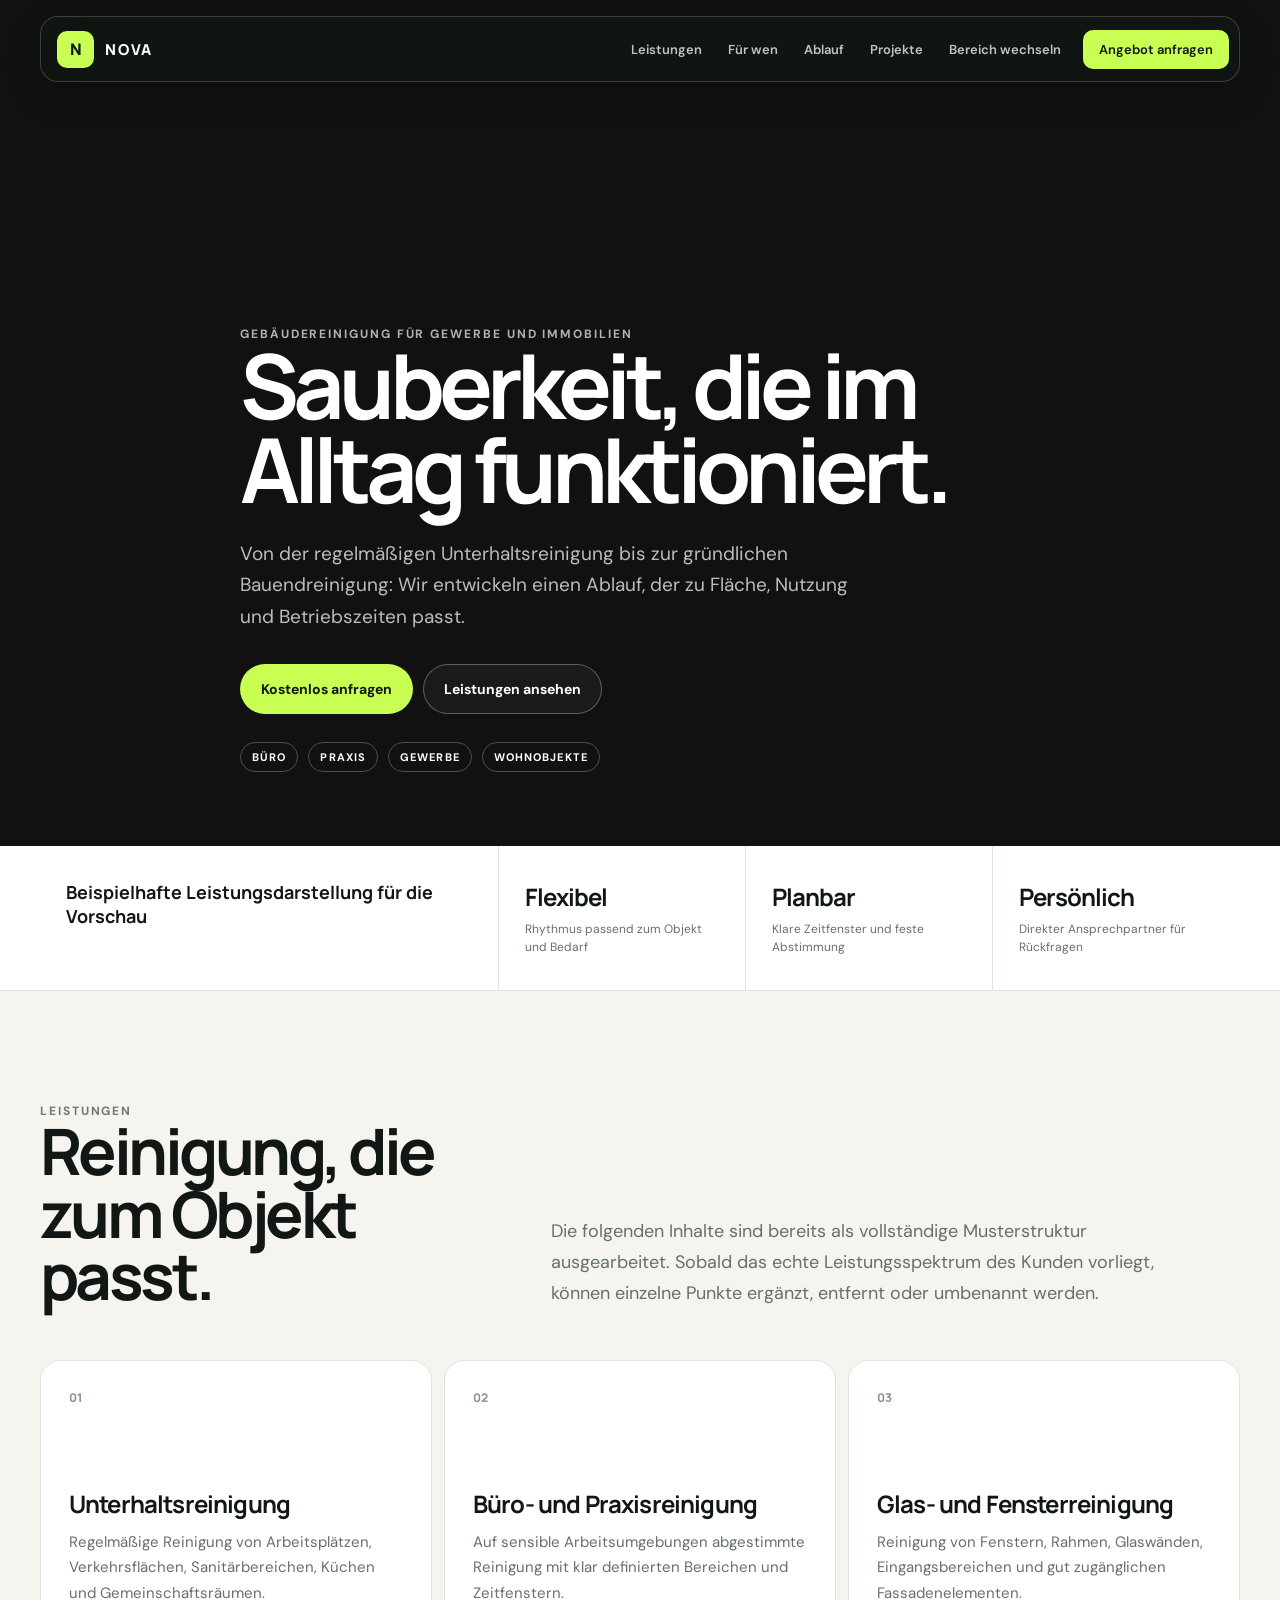
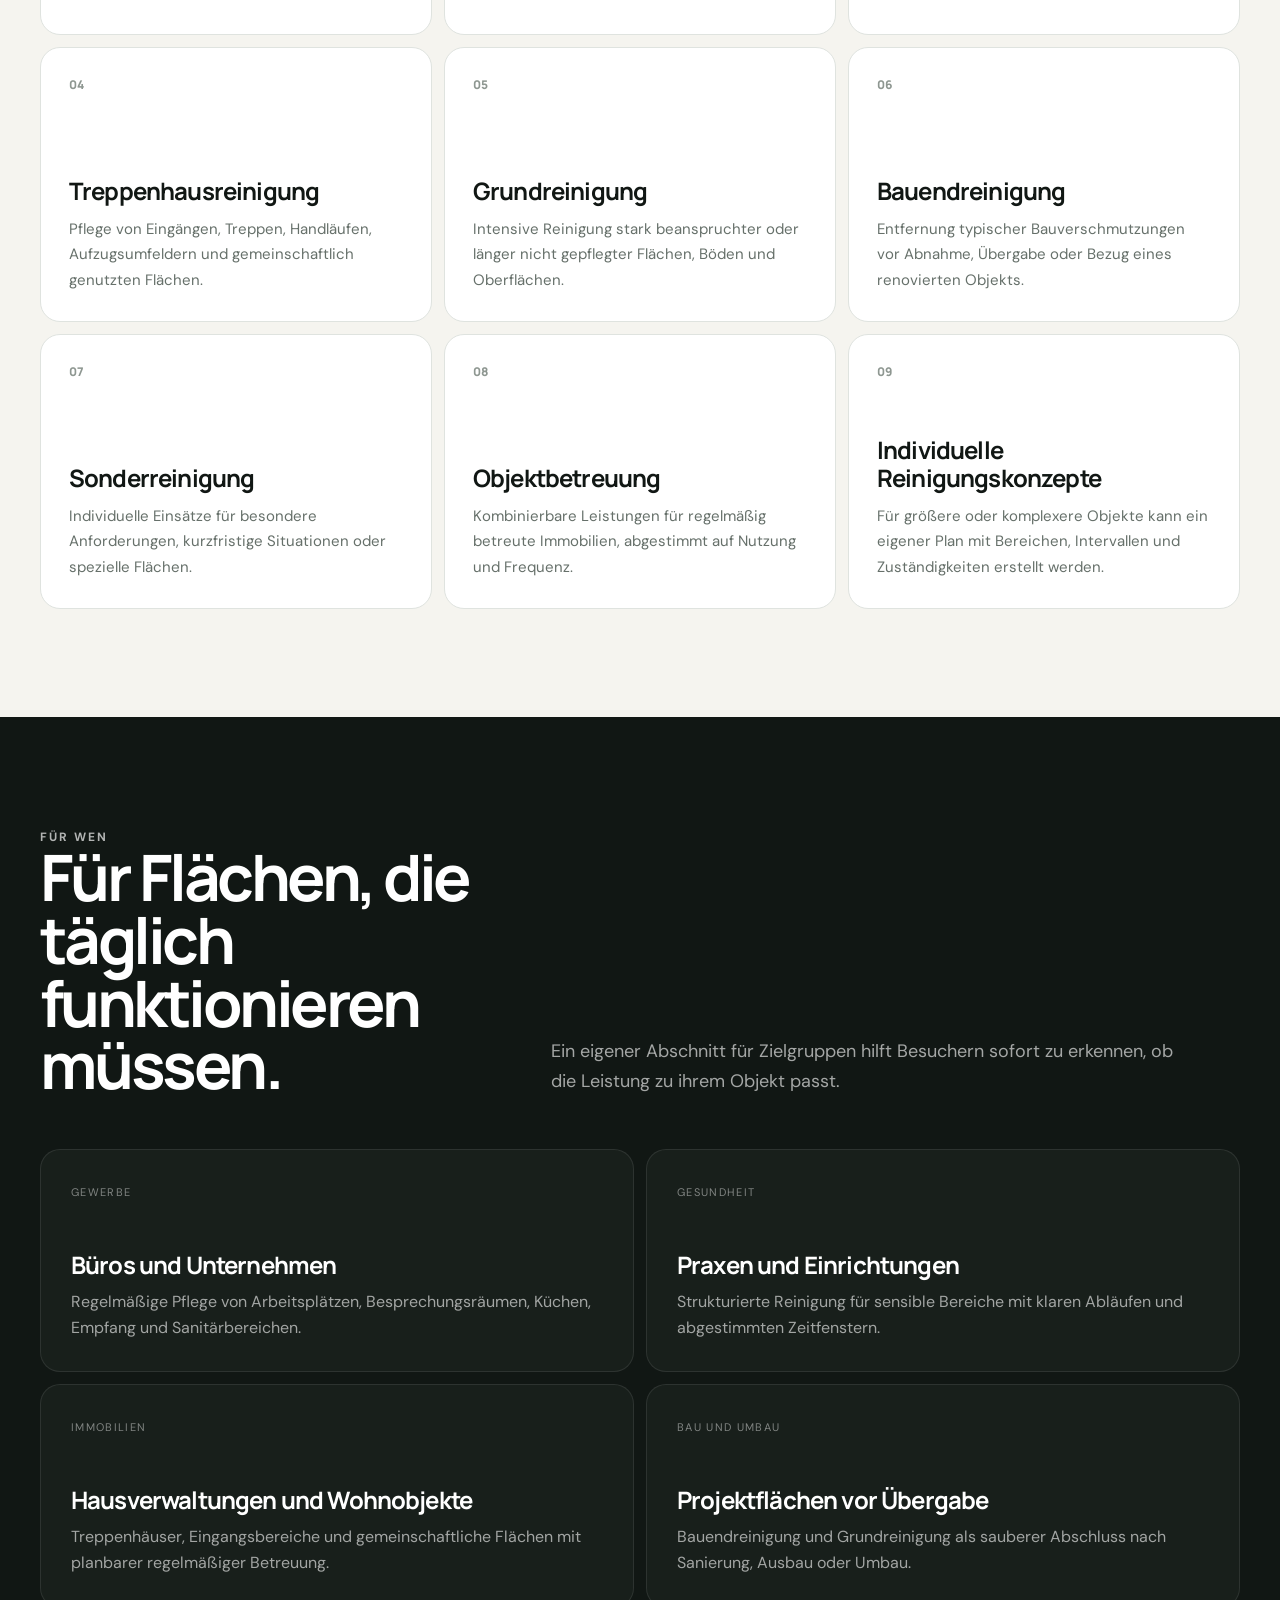
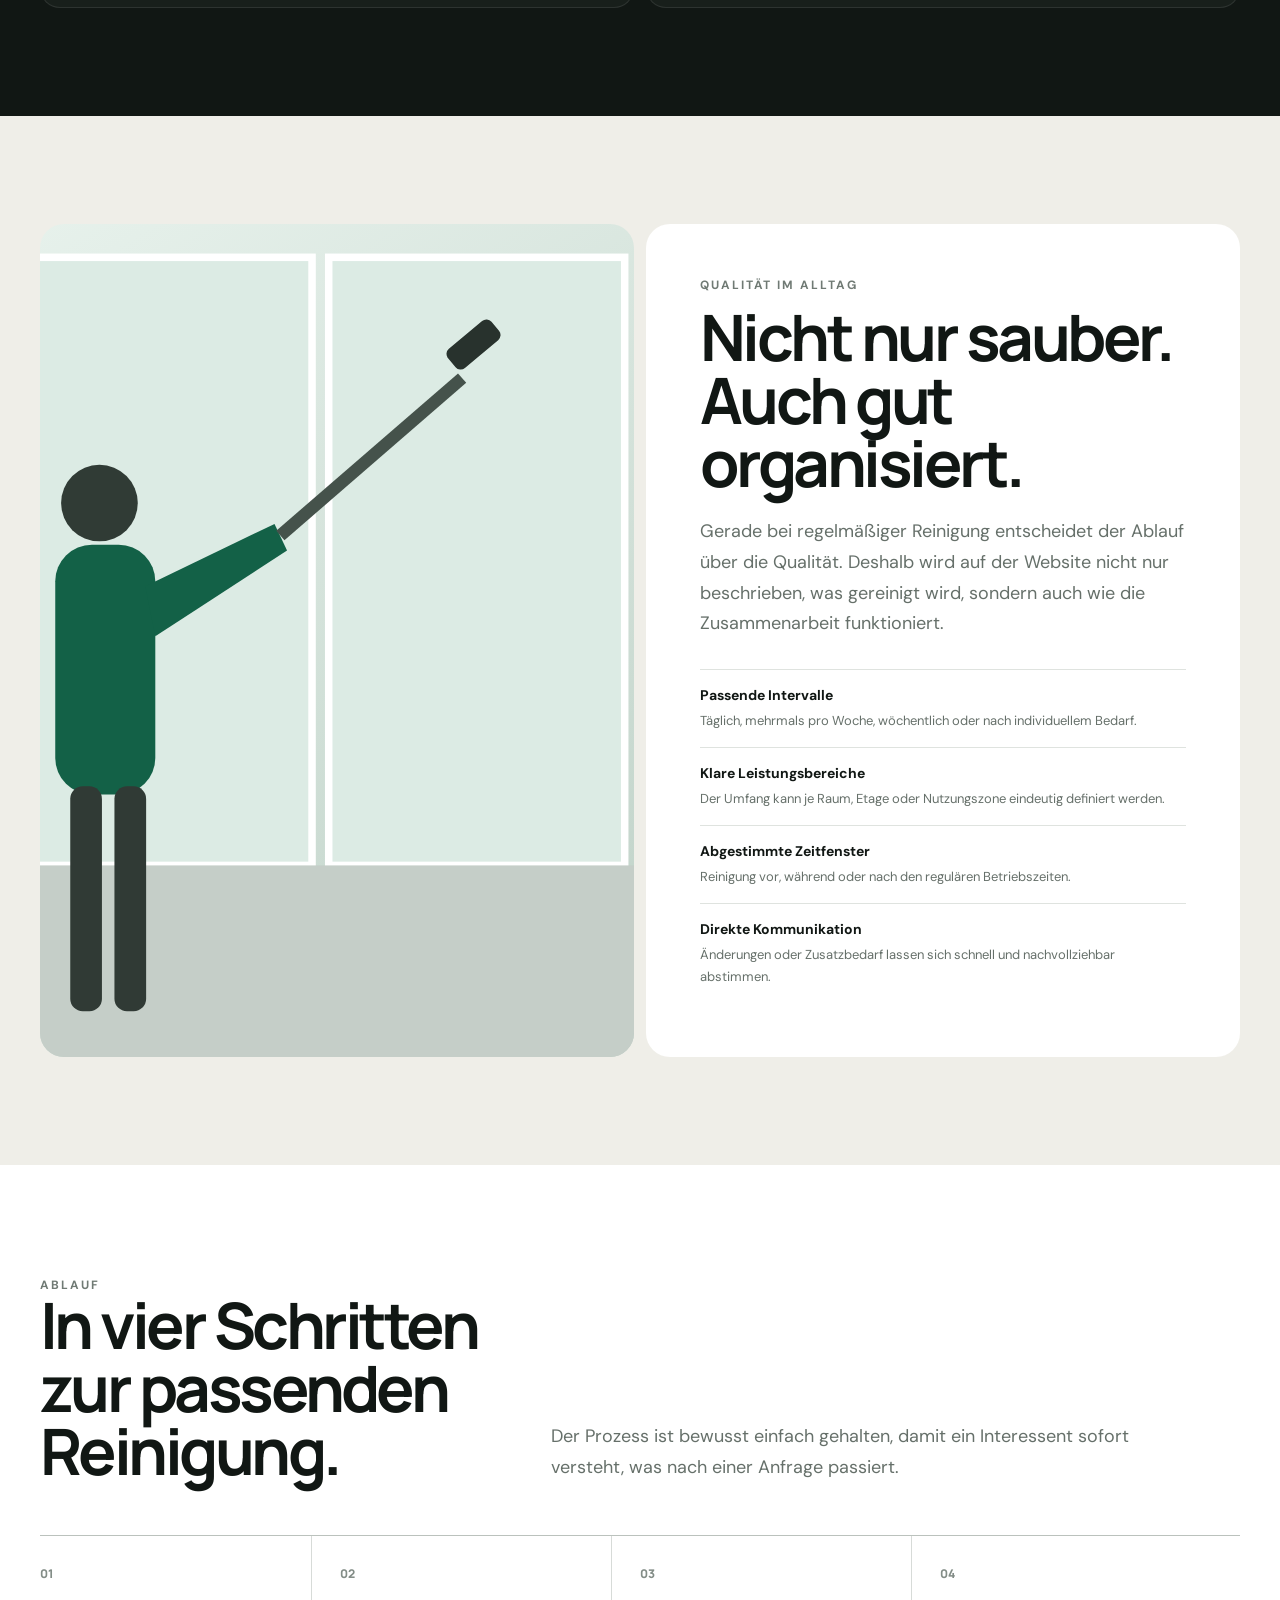
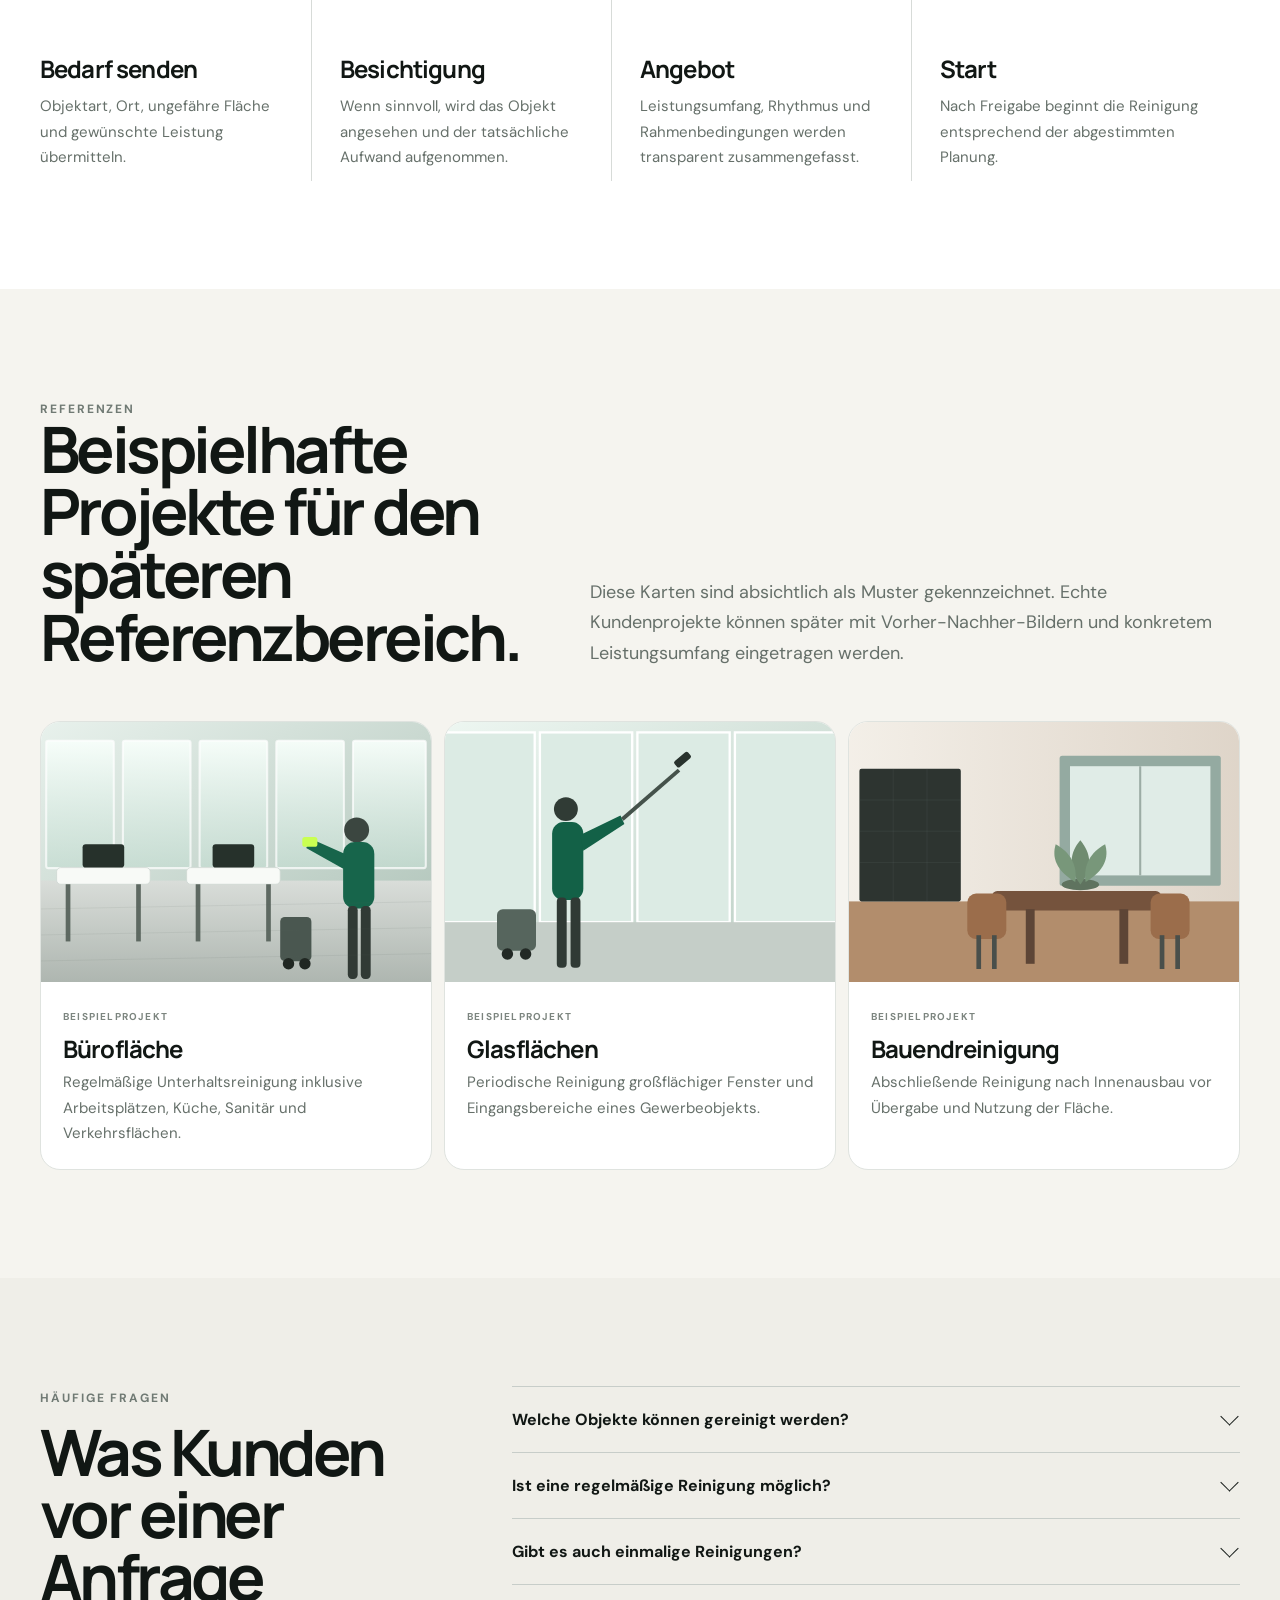
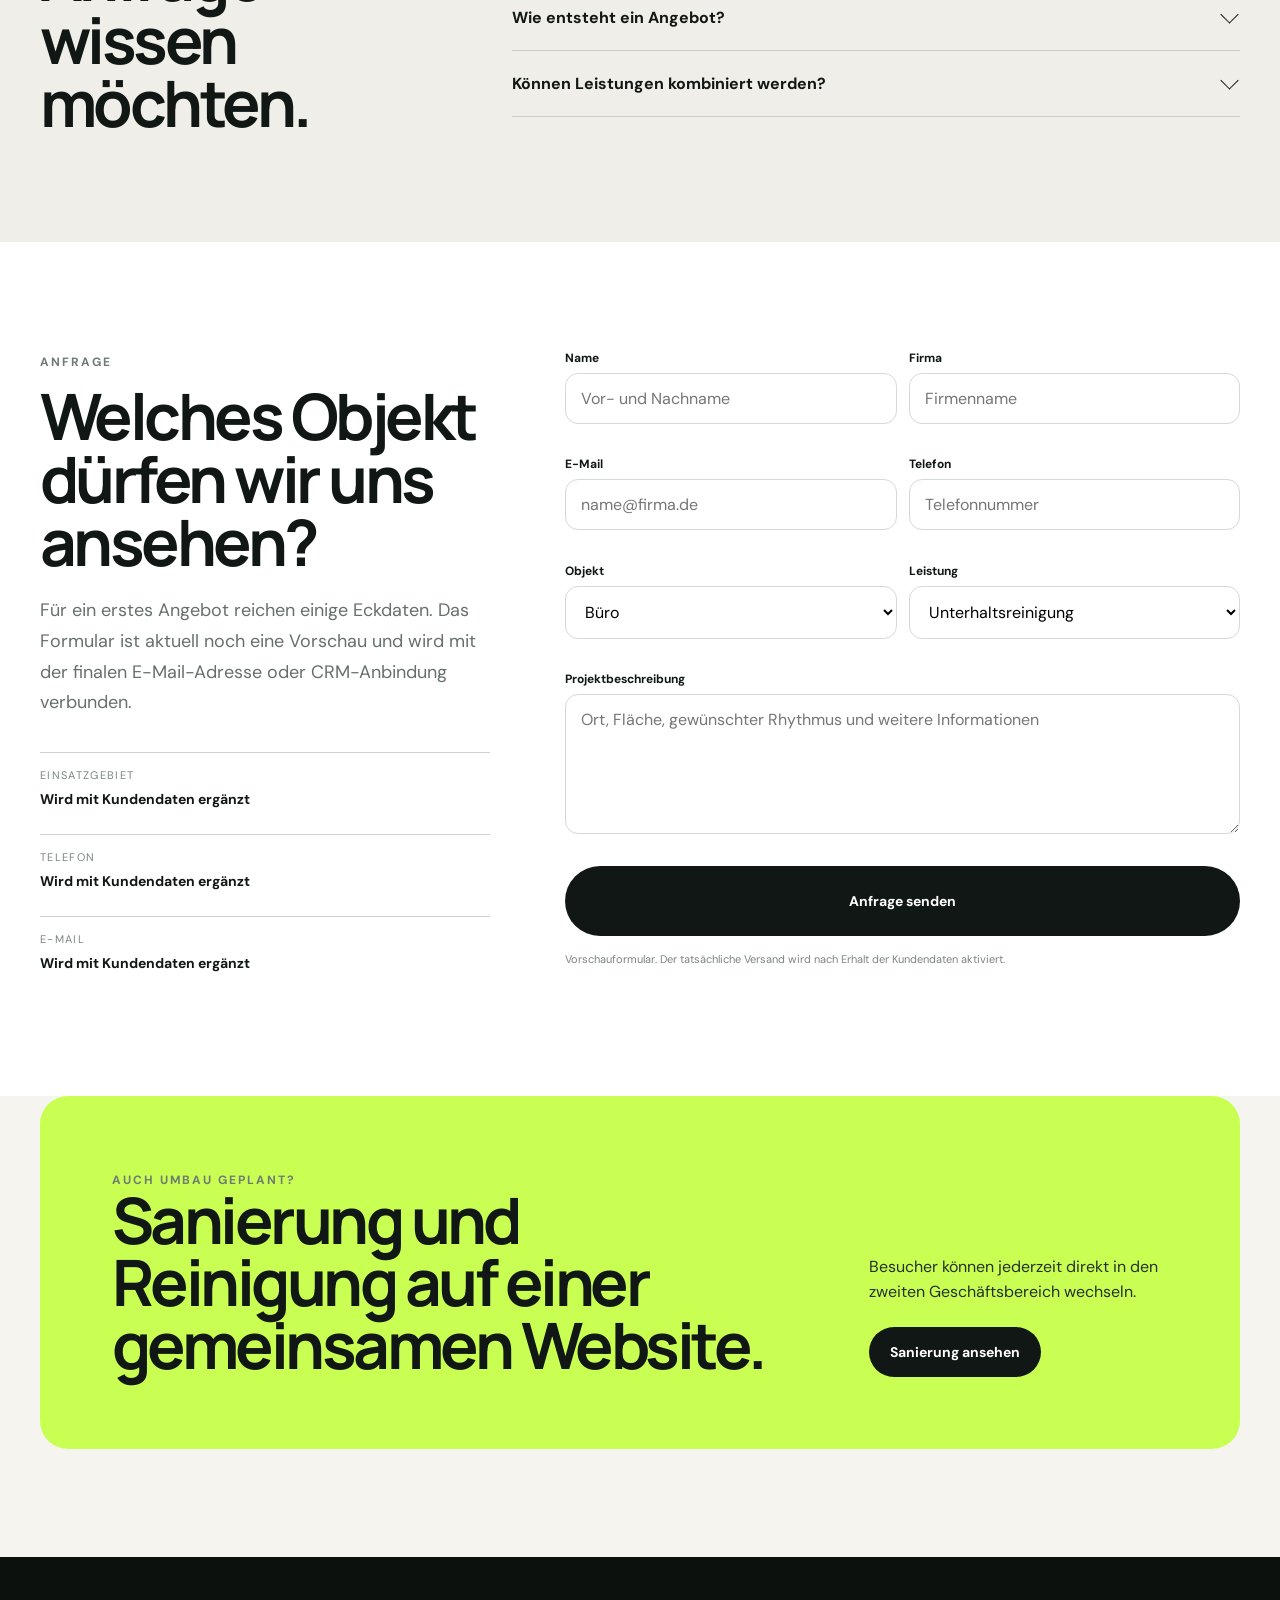
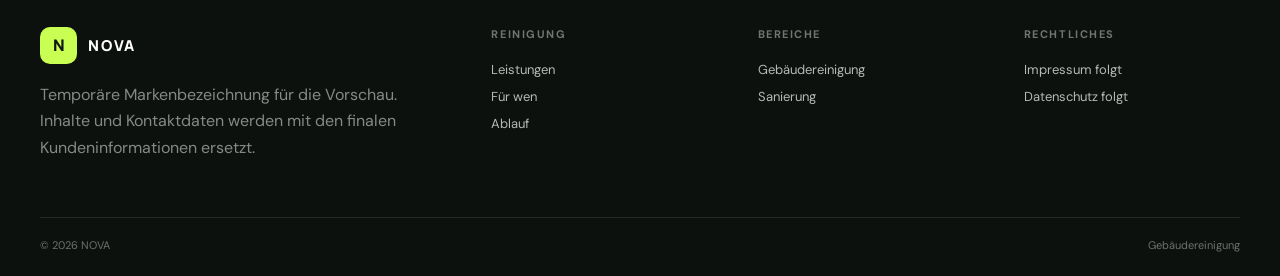
==== commit 9b39a60c: "Use local artwork and keep cleaning as a distinct environment" ====
--- a/reinigung.html
+++ b/reinigung.html
@@ -11,7 +11,7 @@
   <link href="https://fonts.googleapis.com/css2?family=DM+Sans:wght@400;500;600;700&family=Manrope:wght@600;700;800&display=swap" rel="stylesheet">
   <link rel="stylesheet" href="styles.css">
 </head>
-<body>
+<body class="cleaning-theme">
 <header class="site-header">
   <div class="nav-shell">
     <a class="brand" href="index.html"><span class="brand-box">N</span><span>NOVA</span></a>
@@ -21,7 +21,7 @@
       <a href="#kunden">Für wen</a>
       <a href="#ablauf">Ablauf</a>
       <a href="#referenzen">Projekte</a>
-      <a href="sanierung.html">Sanierung</a>
+      <a href="index.html">Bereich wechseln</a>
       <a class="nav-cta" href="#kontakt">Angebot anfragen</a>
     </nav>
   </div>
@@ -29,7 +29,7 @@
 
 <main>
   <section class="inner-hero">
-    <img src="https://images.unsplash.com/photo-1437326300822-01d8f13c024f?auto=format&fit=crop&q=84&w=2200" alt="Professionelle Reinigung in einem modernen Gebäude">
+    <img src="assets/cleaning-hero.svg" alt="Professionelle Reinigung in einem modernen Gebäude">
     <div class="container hero-copy reveal">
       <span class="kicker light">Gebäudereinigung für Gewerbe und Immobilien</span>
       <h1 class="display">Sauberkeit, die im Alltag funktioniert.</h1>
@@ -102,7 +102,7 @@
   <section class="section soft">
     <div class="container feature-split">
       <div class="feature-photo reveal">
-        <img src="https://images.unsplash.com/photo-1561236478-a10a7659d498?auto=format&fit=crop&q=84&w=1600" alt="Reinigung einer großen Glasfläche">
+        <img src="assets/cleaning-detail.svg" alt="Reinigung einer großen Glasfläche">
       </div>
       <div class="feature-copy reveal">
         <span class="kicker">Qualität im Alltag</span>
@@ -147,15 +147,15 @@
       </div>
       <div class="case-grid">
         <article class="case-card reveal">
-          <img src="https://images.unsplash.com/photo-1437326300822-01d8f13c024f?auto=format&fit=crop&q=82&w=1200" alt="Gebäudereinigung in einem modernen Innenraum">
+          <img src="assets/cleaning-hero.svg" alt="Gebäudereinigung in einem modernen Innenraum">
           <div class="case-copy"><span class="tag">Beispielprojekt</span><h3 class="h3">Bürofläche</h3><p class="body-md">Regelmäßige Unterhaltsreinigung inklusive Arbeitsplätzen, Küche, Sanitär und Verkehrsflächen.</p></div>
         </article>
         <article class="case-card reveal">
-          <img src="https://images.unsplash.com/photo-1561236478-a10a7659d498?auto=format&fit=crop&q=82&w=1200" alt="Fensterreinigung an einem Gebäude">
+          <img src="assets/cleaning-detail.svg" alt="Fensterreinigung an einem Gebäude">
           <div class="case-copy"><span class="tag">Beispielprojekt</span><h3 class="h3">Glasflächen</h3><p class="body-md">Periodische Reinigung großflächiger Fenster und Eingangsbereiche eines Gewerbeobjekts.</p></div>
         </article>
         <article class="case-card reveal">
-          <img src="https://images.unsplash.com/photo-1771189255372-b0f548998210?auto=format&fit=crop&q=82&w=1200" alt="Moderner Innenraum nach Fertigstellung">
+          <img src="assets/renovation-finished.svg" alt="Moderner Innenraum nach Fertigstellung">
           <div class="case-copy"><span class="tag">Beispielprojekt</span><h3 class="h3">Bauendreinigung</h3><p class="body-md">Abschließende Reinigung nach Innenausbau vor Übergabe und Nutzung der Fläche.</p></div>
         </article>
       </div>
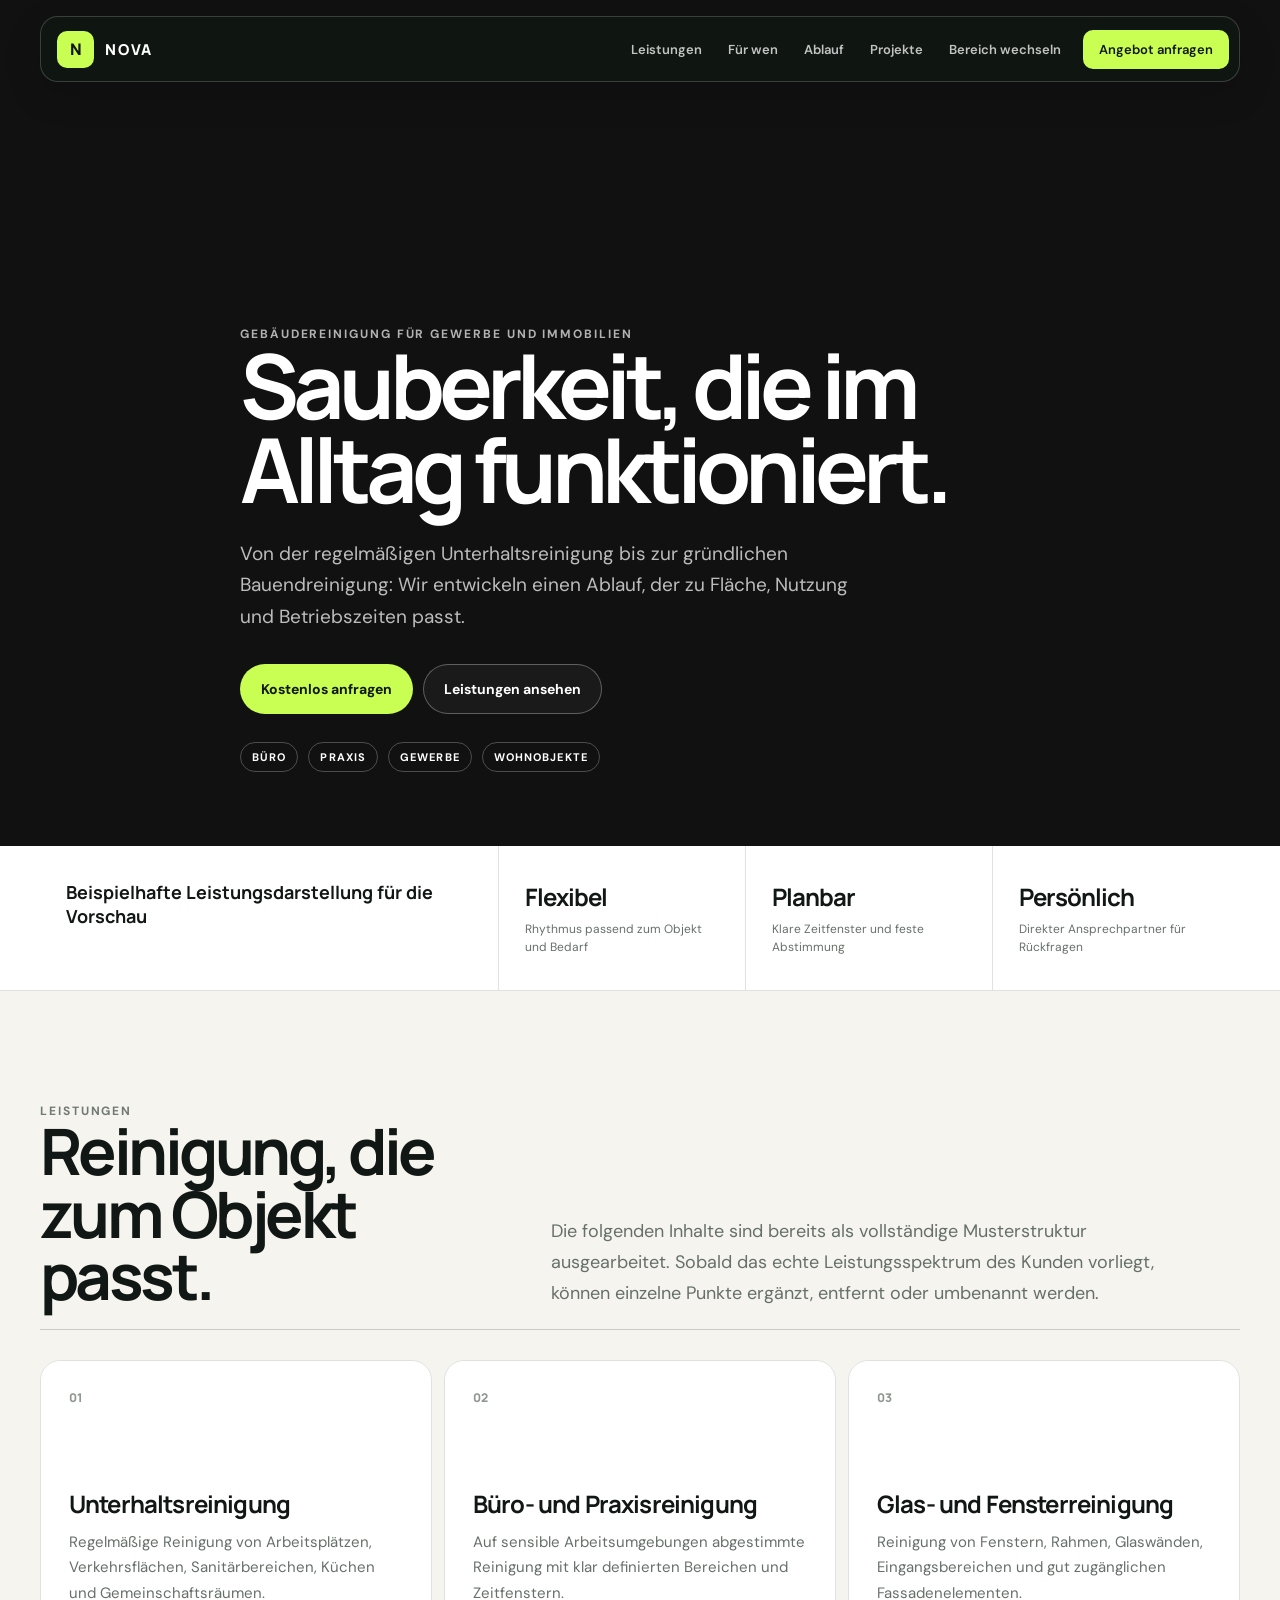
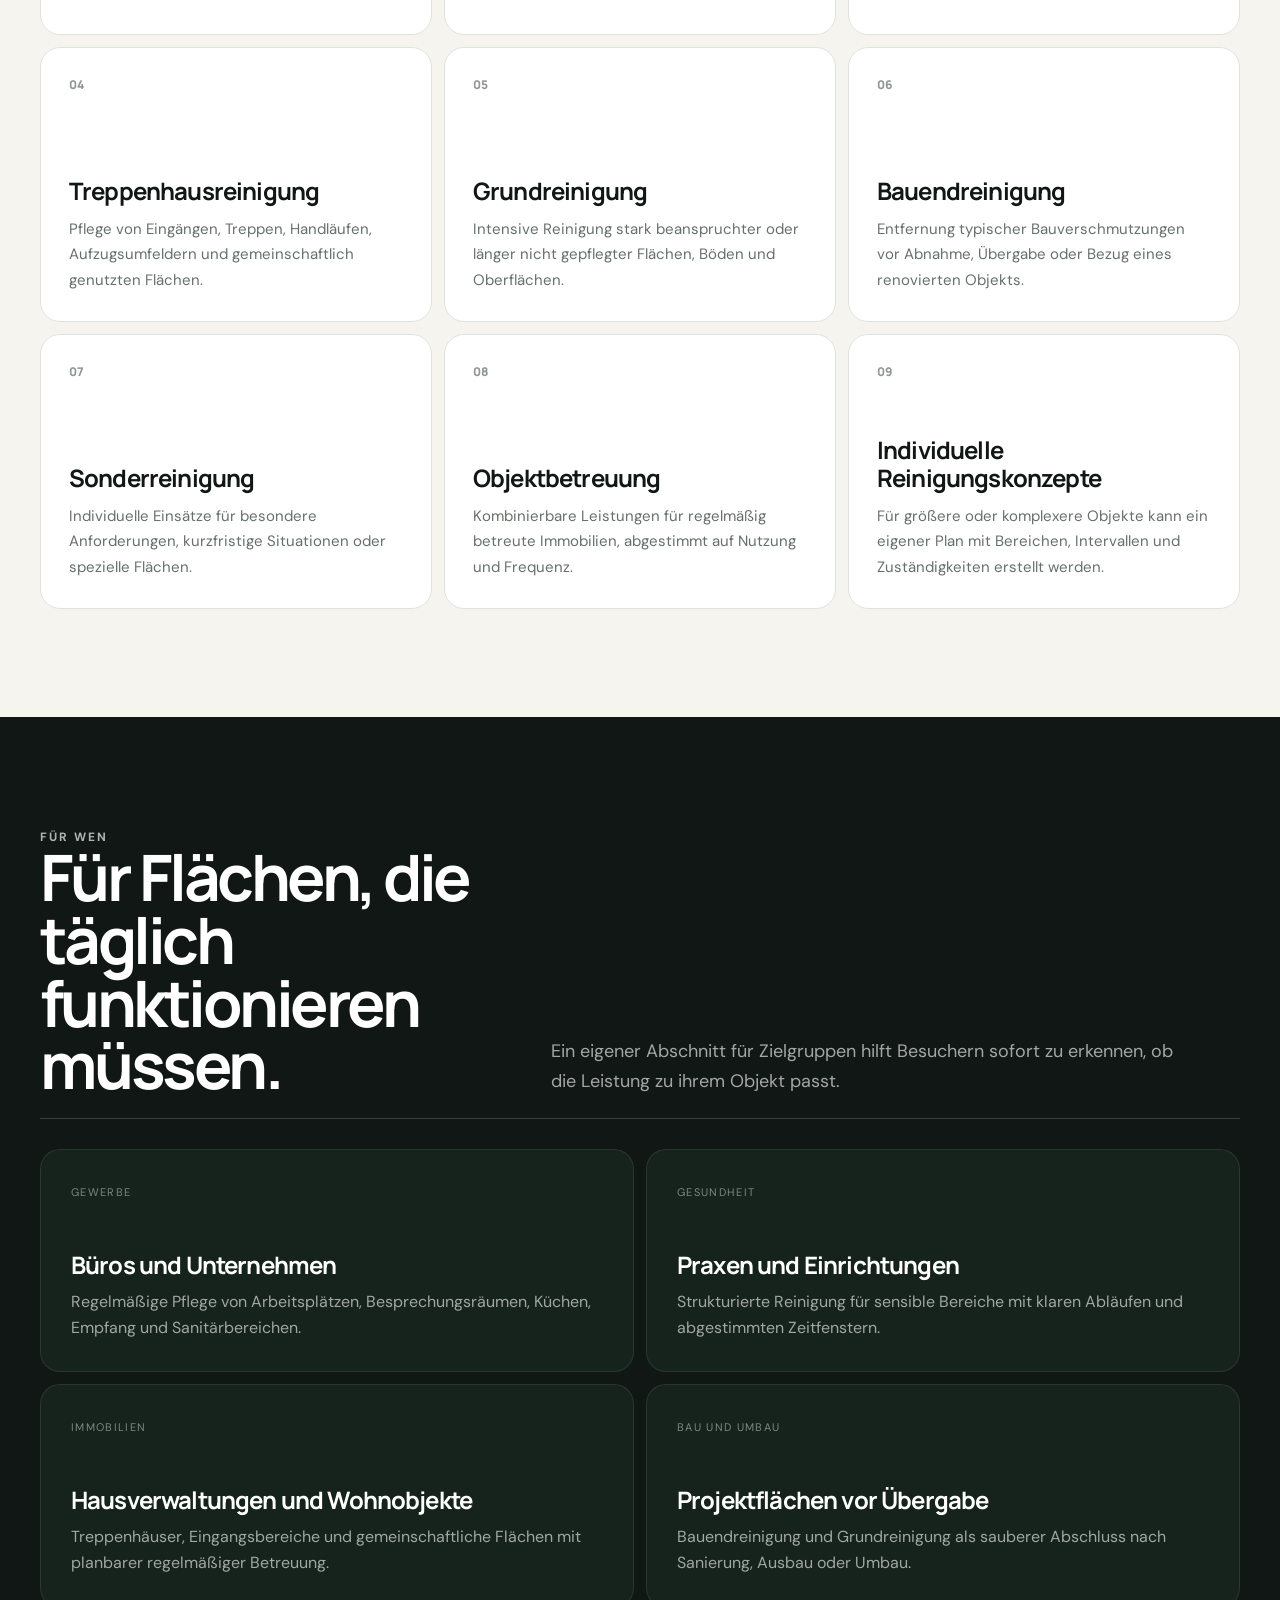
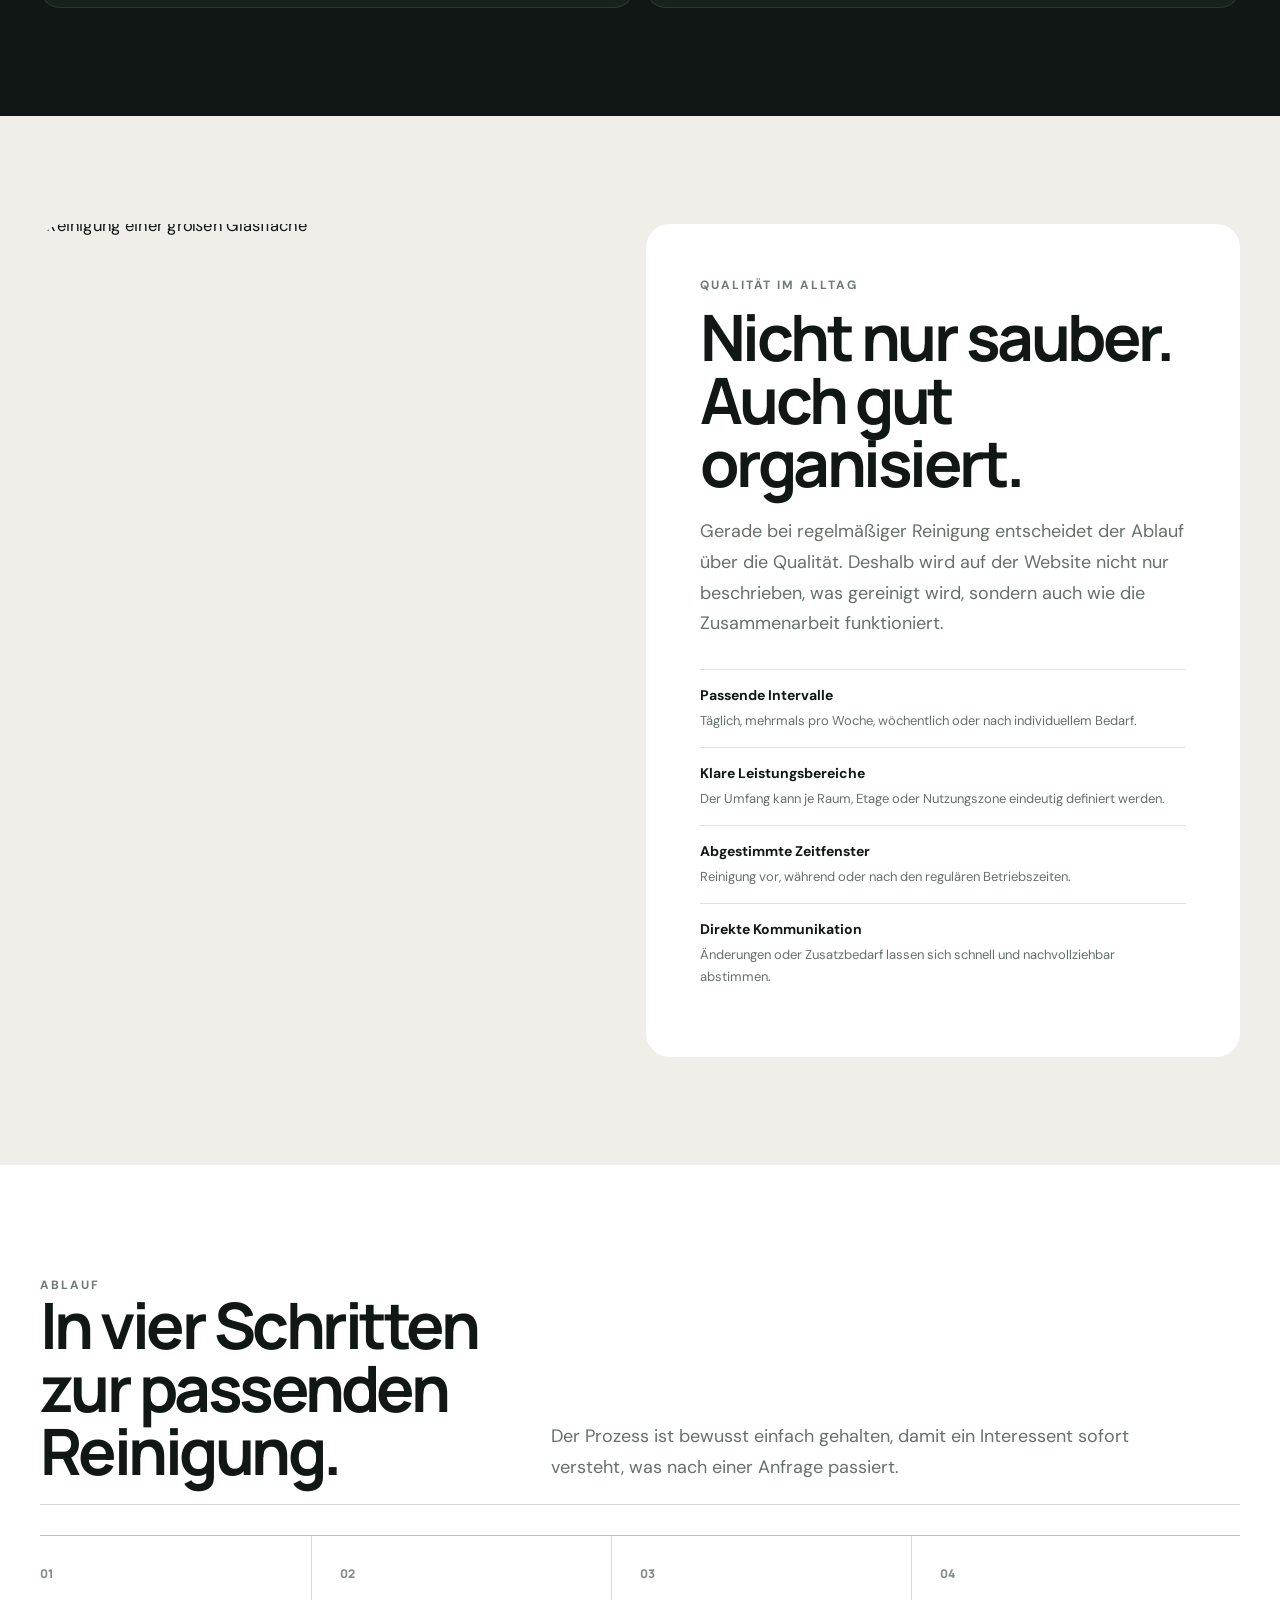
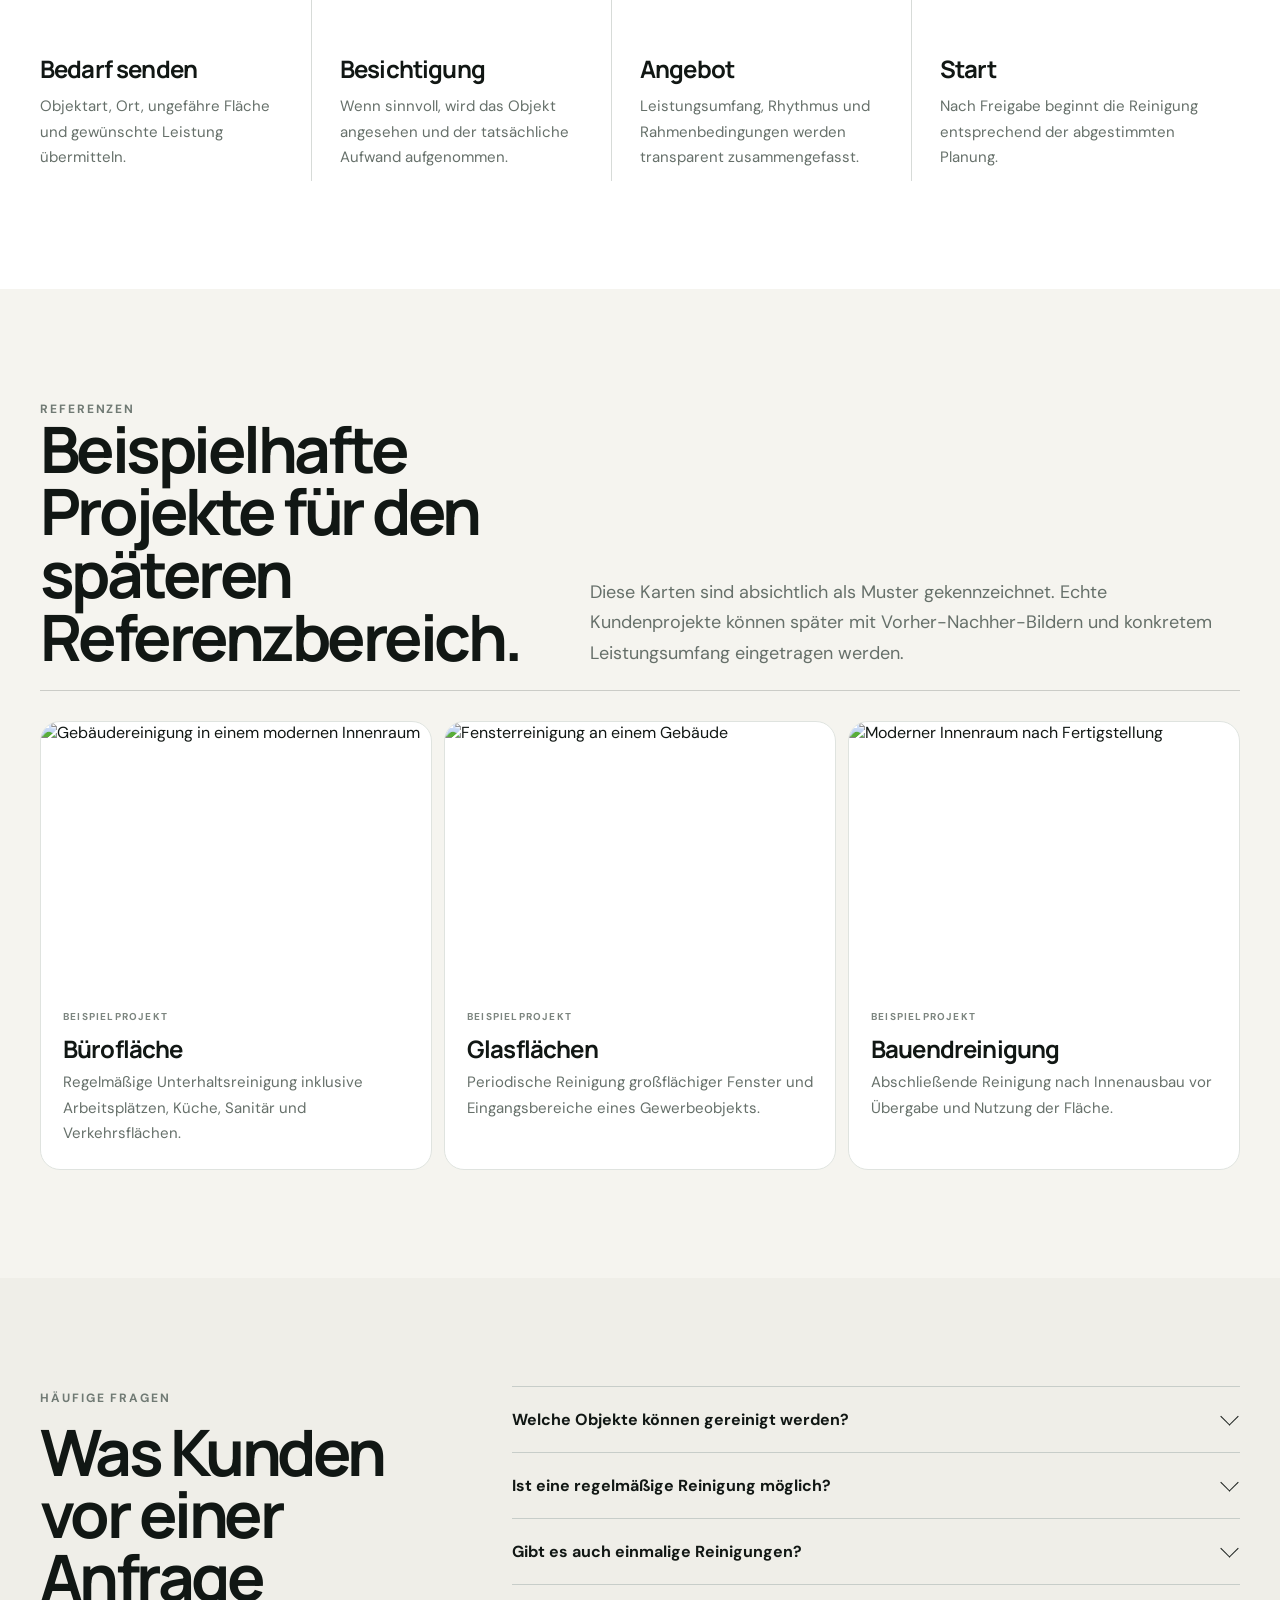
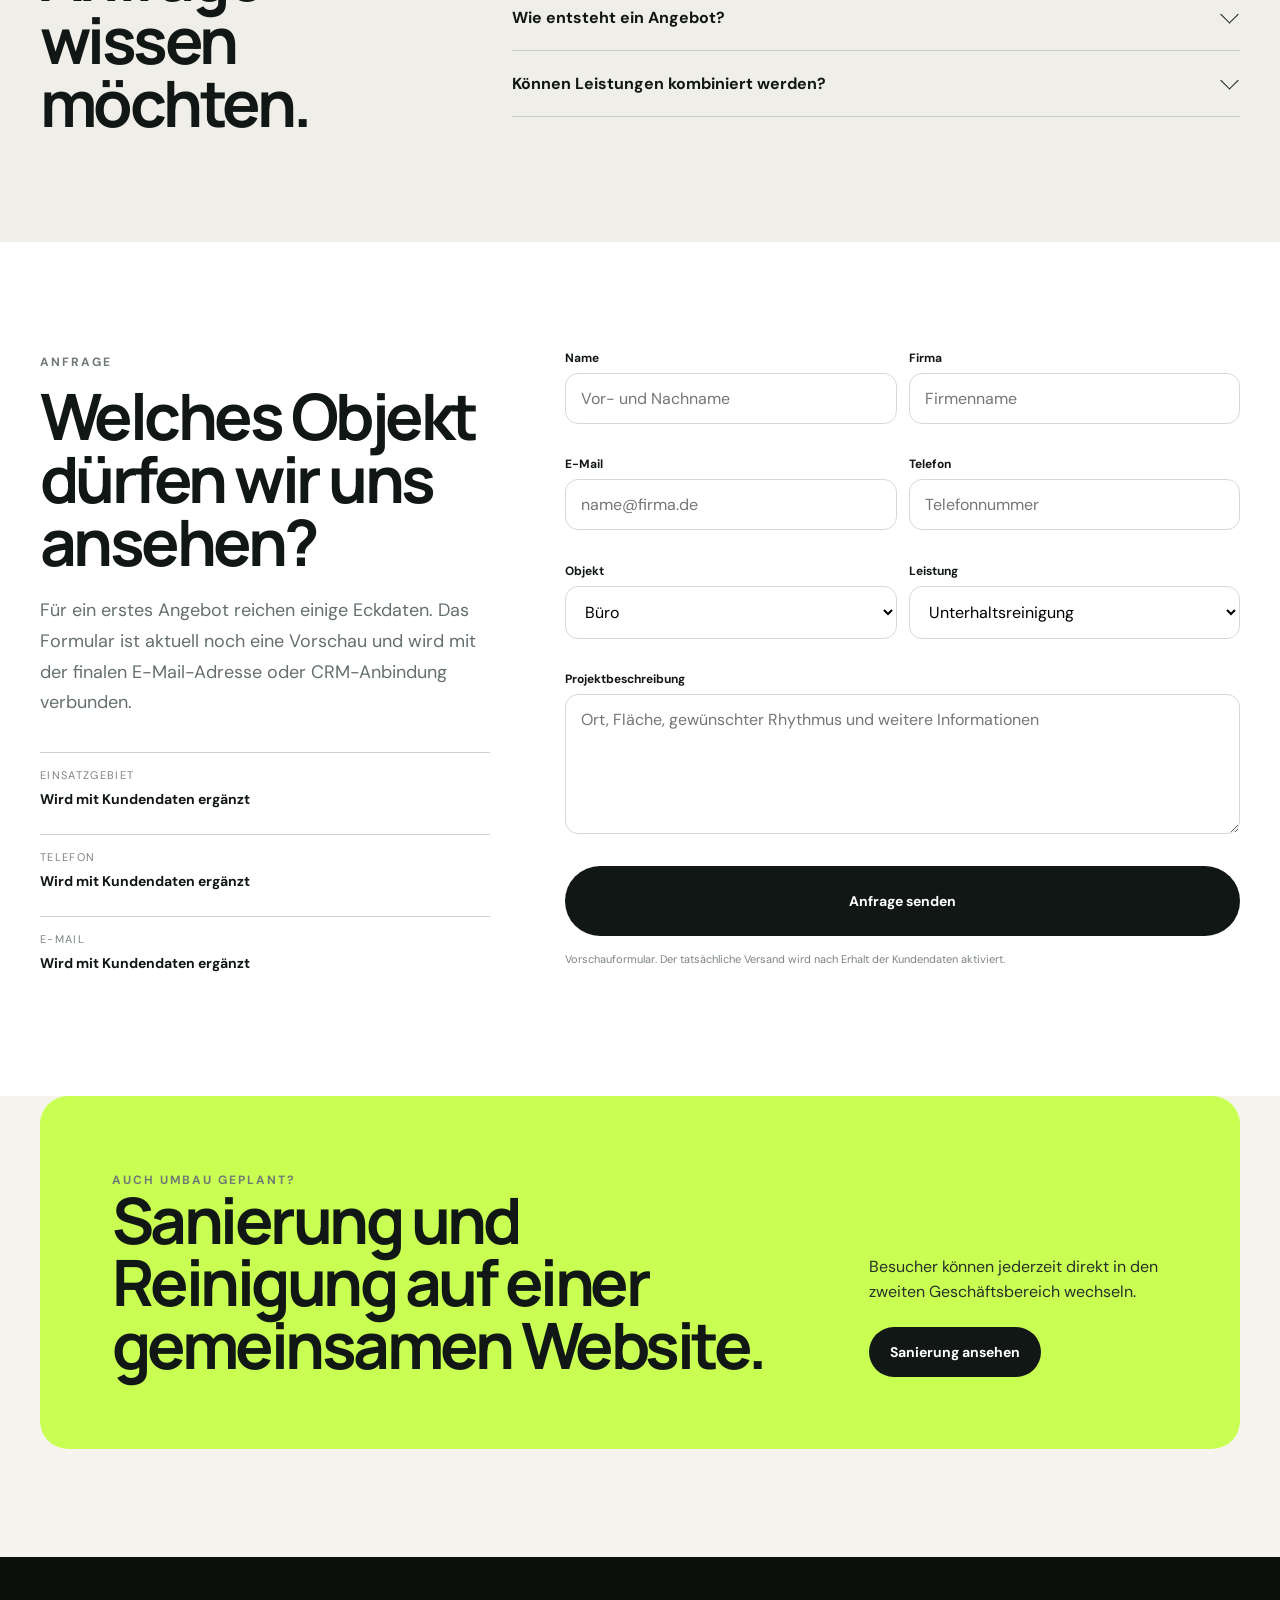
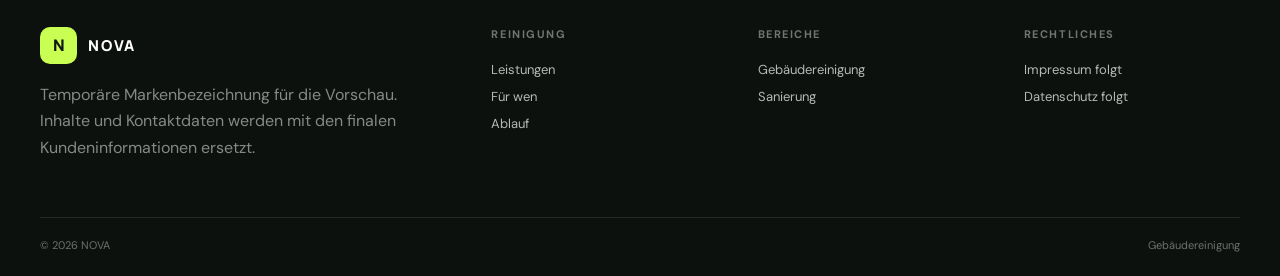
==== commit adc3a27d: "Replace illustrations with real cleaning stock photography" ====
--- a/reinigung.html
+++ b/reinigung.html
@@ -29,7 +29,7 @@
 
 <main>
   <section class="inner-hero">
-    <img src="assets/cleaning-hero.svg" alt="Professionelle Reinigung in einem modernen Gebäude">
+    <img src="https://images.pexels.com/photos/6197111/pexels-photo-6197111.jpeg?auto=compress&cs=tinysrgb&w=1800" referrerpolicy="no-referrer" alt="Professionelle Reinigung in einem modernen Gebäude">
     <div class="container hero-copy reveal">
       <span class="kicker light">Gebäudereinigung für Gewerbe und Immobilien</span>
       <h1 class="display">Sauberkeit, die im Alltag funktioniert.</h1>
@@ -102,7 +102,7 @@
   <section class="section soft">
     <div class="container feature-split">
       <div class="feature-photo reveal">
-        <img src="assets/cleaning-detail.svg" alt="Reinigung einer großen Glasfläche">
+        <img src="https://images.pexels.com/photos/29502230/pexels-photo-29502230.jpeg?auto=compress&cs=tinysrgb&w=1600" referrerpolicy="no-referrer" alt="Reinigung einer großen Glasfläche">
       </div>
       <div class="feature-copy reveal">
         <span class="kicker">Qualität im Alltag</span>
@@ -147,15 +147,15 @@
       </div>
       <div class="case-grid">
         <article class="case-card reveal">
-          <img src="assets/cleaning-hero.svg" alt="Gebäudereinigung in einem modernen Innenraum">
+          <img src="https://images.pexels.com/photos/38767972/pexels-photo-38767972.jpeg?auto=compress&cs=tinysrgb&w=1200" referrerpolicy="no-referrer" alt="Gebäudereinigung in einem modernen Innenraum">
           <div class="case-copy"><span class="tag">Beispielprojekt</span><h3 class="h3">Bürofläche</h3><p class="body-md">Regelmäßige Unterhaltsreinigung inklusive Arbeitsplätzen, Küche, Sanitär und Verkehrsflächen.</p></div>
         </article>
         <article class="case-card reveal">
-          <img src="assets/cleaning-detail.svg" alt="Fensterreinigung an einem Gebäude">
+          <img src="https://images.pexels.com/photos/29502230/pexels-photo-29502230.jpeg?auto=compress&cs=tinysrgb&w=1600" referrerpolicy="no-referrer" alt="Fensterreinigung an einem Gebäude">
           <div class="case-copy"><span class="tag">Beispielprojekt</span><h3 class="h3">Glasflächen</h3><p class="body-md">Periodische Reinigung großflächiger Fenster und Eingangsbereiche eines Gewerbeobjekts.</p></div>
         </article>
         <article class="case-card reveal">
-          <img src="assets/renovation-finished.svg" alt="Moderner Innenraum nach Fertigstellung">
+          <img src="https://images.pexels.com/photos/15062161/pexels-photo-15062161.jpeg?auto=compress&cs=tinysrgb&w=1800" referrerpolicy="no-referrer" alt="Moderner Innenraum nach Fertigstellung">
           <div class="case-copy"><span class="tag">Beispielprojekt</span><h3 class="h3">Bauendreinigung</h3><p class="body-md">Abschließende Reinigung nach Innenausbau vor Übergabe und Nutzung der Fläche.</p></div>
         </article>
       </div>
--- a/styles.css
+++ b/styles.css
@@ -291,3 +291,279 @@
   *{transition:none!important}
   .reveal{opacity:1;transform:none}
 }
+
+
+/* Area selector landing */
+.landing-page{overflow:hidden;background:#0b110e}
+.landing-shell{position:fixed;inset:0;overflow:hidden;color:#fff}
+.landing-backdrop{position:absolute;inset:0;background:
+  linear-gradient(90deg,rgba(8,15,11,.92),rgba(8,15,11,.54)),
+  url("assets/renovation-finished.svg") center/cover no-repeat;transform:scale(1.03)}
+.landing-backdrop:after{content:"";position:absolute;inset:0;background:radial-gradient(circle at 18% 20%,rgba(201,255,82,.18),transparent 28%),linear-gradient(180deg,transparent 45%,rgba(5,9,7,.68))}
+.landing-brand{position:absolute;z-index:2;left:38px;right:38px;top:30px;display:flex;align-items:center;justify-content:space-between}
+.landing-label{font-size:12px;color:rgba(255,255,255,.56);text-transform:uppercase;letter-spacing:.14em}
+.landing-copy{position:absolute;z-index:2;left:max(38px,5vw);bottom:54px;max-width:620px}
+.landing-copy h1{font-family:"Manrope",Arial,sans-serif;font-size:clamp(52px,7vw,96px);line-height:.9;letter-spacing:-.065em;margin:14px 0 22px}
+.landing-copy p{max-width:480px;color:rgba(255,255,255,.65);font-size:17px;line-height:1.6;margin:0}
+
+.area-modal{position:fixed;z-index:500;inset:0;display:grid;place-items:center;padding:24px;background:rgba(4,8,6,.62);backdrop-filter:blur(14px)}
+.area-modal-panel{width:min(1080px,100%);max-height:calc(100svh - 48px);overflow:auto;background:#f7f6f1;border:1px solid rgba(255,255,255,.22);border-radius:28px;box-shadow:0 34px 100px rgba(0,0,0,.34);padding:30px}
+.area-modal-head{display:grid;grid-template-columns:1.1fr .9fr;gap:50px;align-items:end;padding:4px 4px 26px}
+.area-modal-head h1{font-family:"Manrope",Arial,sans-serif;font-size:clamp(30px,4vw,50px);line-height:1;letter-spacing:-.05em;margin:10px 0 0}
+.area-modal-head p{font-size:14px;line-height:1.65;color:#67716b;margin:0}
+.area-choice-grid{display:grid;grid-template-columns:1fr 1fr;gap:14px}
+.area-choice{display:block;background:#fff;border:1px solid #dde2de;border-radius:22px;overflow:hidden;transition:transform .28s ease,box-shadow .28s ease,border-color .28s ease}
+.area-choice:hover{transform:translateY(-4px);box-shadow:0 22px 50px rgba(12,22,16,.12)}
+.area-choice-cleaning:hover{border-color:#a6cc78}
+.area-choice-renovation:hover{border-color:#d9a083}
+.area-choice-media{height:235px;overflow:hidden;background:#dce6e0}
+.area-choice-media img{width:100%;height:100%;object-fit:cover;transition:transform .5s ease}
+.area-choice:hover .area-choice-media img{transform:scale(1.025)}
+.area-choice-body{display:grid;grid-template-columns:auto 1fr;gap:18px;padding:24px}
+.area-choice-index{width:38px;height:38px;border-radius:999px;display:grid;place-items:center;font-family:"Manrope",Arial,sans-serif;font-size:12px;font-weight:800;background:#edf1ed}
+.area-choice-cleaning .area-choice-index{background:#e4f3da;color:#23573c}
+.area-choice-renovation .area-choice-index{background:#f4e1d7;color:#72432f}
+.area-choice h2{font-family:"Manrope",Arial,sans-serif;font-size:29px;line-height:1.05;letter-spacing:-.04em;margin:7px 0 10px}
+.area-choice p{font-size:13px;line-height:1.6;color:#69726c;margin:0 0 20px}
+.area-choice-link{display:inline-block;font-size:13px;font-weight:800;padding-bottom:4px;border-bottom:1px solid currentColor}
+.area-choice-cleaning .area-choice-link{color:#245f43}
+.area-choice-renovation .area-choice-link{color:#8a4b31}
+.area-modal-foot{display:flex;justify-content:space-between;gap:20px;padding:18px 4px 0;color:#89908b;font-size:10px;line-height:1.4}
+
+/* Distinct service environments */
+.cleaning-theme{--area-accent:#c9ff52;--area-dark:#123f2f}
+.renovation-theme{--area-accent:#e7794f;--area-dark:#593526;--paper:#f4f0ea}
+.cleaning-theme .brand-box,.cleaning-theme .nav-cta,.cleaning-theme .btn.lime{background:var(--area-accent);color:#111714}
+.renovation-theme .brand-box,.renovation-theme .nav-cta,.renovation-theme .btn.lime{background:var(--area-accent);color:#fff}
+.renovation-theme .section.soft{background:#eee6dc}
+.renovation-theme .kicker:not(.light){color:#8a5c47}
+.renovation-theme .service-card:hover{border-color:#d9ad97}
+.cleaning-theme .service-card:hover{border-color:#b7d992}
+.renovation-theme .big-banner{background:#e7794f}
+.cleaning-theme .big-banner{background:#c9ff52}
+.renovation-theme .inner-hero:before{background:linear-gradient(90deg,rgba(28,17,12,.9) 0%,rgba(28,17,12,.64) 46%,rgba(28,17,12,.16) 82%),linear-gradient(180deg,rgba(0,0,0,.06),rgba(0,0,0,.46))}
+.cleaning-theme .inner-hero:before{background:linear-gradient(90deg,rgba(5,19,14,.9) 0%,rgba(5,19,14,.6) 44%,rgba(5,19,14,.12) 80%),linear-gradient(180deg,rgba(0,0,0,.06),rgba(0,0,0,.42))}
+.renovation-theme .audience-card{background:#251b16}
+.cleaning-theme .audience-card{background:#15231c}
+
+@media(max-width:760px){
+  .landing-brand{left:20px;right:20px;top:18px}
+  .landing-label{display:none}
+  .landing-copy{left:22px;right:22px;bottom:28px}
+  .landing-copy h1{font-size:52px}
+  .area-modal{padding:10px}
+  .area-modal-panel{max-height:calc(100svh - 20px);padding:18px;border-radius:20px}
+  .area-modal-head{grid-template-columns:1fr;gap:12px;padding:4px 2px 18px}
+  .area-modal-head h1{font-size:32px}
+  .area-choice-grid{grid-template-columns:1fr}
+  .area-choice-media{height:155px}
+  .area-choice-body{padding:18px}
+  .area-choice h2{font-size:25px}
+  .area-choice p{margin-bottom:14px}
+  .area-modal-foot{display:none}
+}
+
+
+/* Motion system */
+.scroll-progress{
+  position:fixed;z-index:450;left:0;top:0;width:100%;height:3px;
+  transform:scaleX(0);transform-origin:left center;
+  background:var(--area-accent,var(--lime));pointer-events:none;
+  will-change:transform;
+}
+.site-header{transition:transform .38s ease,opacity .38s ease}
+.site-header.nav-compact .nav-shell{box-shadow:0 16px 44px rgba(0,0,0,.2)}
+
+.reveal{
+  --motion-x:0px;--motion-y:38px;--motion-scale:1;--motion-rotate:0deg;--motion-delay:0ms;
+  opacity:0;
+  transform:translate3d(var(--motion-x),var(--motion-y),0) scale(var(--motion-scale)) rotate(var(--motion-rotate));
+  filter:blur(7px);
+  transition:
+    opacity .8s cubic-bezier(.2,.7,.2,1) var(--motion-delay),
+    transform .9s cubic-bezier(.16,1,.3,1) var(--motion-delay),
+    filter .8s ease var(--motion-delay);
+  will-change:transform,opacity,filter;
+}
+.reveal.visible{opacity:1;transform:translate3d(0,0,0) scale(1) rotate(0);filter:blur(0)}
+.reveal.motion-left{--motion-x:-54px;--motion-y:8px}
+.reveal.motion-right{--motion-x:54px;--motion-y:8px}
+.reveal.motion-scale{--motion-y:18px;--motion-scale:.94}
+.reveal.motion-tilt-left{--motion-x:-28px;--motion-y:32px;--motion-rotate:-2.5deg}
+.reveal.motion-tilt-right{--motion-x:28px;--motion-y:32px;--motion-rotate:2.5deg}
+.reveal.motion-rise{--motion-y:62px}
+
+.section-heading{
+  position:relative;
+}
+.section-heading.motion-heading:after{
+  content:"";position:absolute;left:0;right:0;bottom:-22px;height:1px;
+  background:currentColor;opacity:.18;
+  transform:scaleX(0);transform-origin:left center;
+  transition:transform 1.05s cubic-bezier(.16,1,.3,1) .18s;
+}
+.section-heading.motion-heading.visible:after{transform:scaleX(1)}
+
+.motion-title{
+  opacity:0;transform:translateY(28px);
+  clip-path:inset(0 0 100% 0);
+  transition:opacity .7s ease,transform .9s cubic-bezier(.16,1,.3,1),clip-path .9s cubic-bezier(.16,1,.3,1);
+}
+.motion-title.title-visible{opacity:1;transform:none;clip-path:inset(0 0 0 0)}
+
+.media-reveal{
+  clip-path:inset(0 0 100% 0 round 22px);
+  transform:translateY(20px) scale(.985);
+  transition:clip-path 1.05s cubic-bezier(.16,1,.3,1),transform 1.05s cubic-bezier(.16,1,.3,1);
+}
+.media-reveal.media-visible{clip-path:inset(0 0 0 0 round 22px);transform:none}
+
+.parallax-media{overflow:hidden}
+.parallax-media>img{
+  transform:translate3d(0,var(--parallax-y,0px),0) scale(1.07);
+  transform-origin:center;
+  will-change:transform;
+}
+.inner-hero>img{
+  transform:translate3d(0,var(--hero-parallax,0px),0) scale(1.035);
+  will-change:transform;
+}
+
+.service-card,.service-overview,.audience-card,.case-card,.process-step{
+  --card-delay:0ms;
+}
+.service-card.reveal,.service-overview.reveal,.audience-card.reveal,.case-card.reveal,.process-step.reveal{
+  --motion-delay:var(--card-delay);
+}
+
+.process-step.visible .step{
+  animation:stepPulse .65s cubic-bezier(.16,1,.3,1) both;
+  animation-delay:calc(var(--card-delay) + 180ms);
+}
+@keyframes stepPulse{
+  0%{transform:scale(.7);opacity:.15}
+  65%{transform:scale(1.15);opacity:1}
+  100%{transform:scale(1);opacity:1}
+}
+
+.big-banner.reveal.visible{
+  animation:bannerSettle .95s cubic-bezier(.16,1,.3,1) both;
+}
+@keyframes bannerSettle{
+  0%{border-radius:44px}
+  100%{border-radius:28px}
+}
+
+.area-modal{
+  animation:modalBackdropIn .42s ease both;
+}
+.area-modal-panel{
+  animation:modalPanelIn .72s cubic-bezier(.16,1,.3,1) both;
+}
+.area-choice{
+  opacity:0;transform:translateY(24px) scale(.98);
+  animation:choiceIn .72s cubic-bezier(.16,1,.3,1) forwards;
+}
+.area-choice:nth-child(1){animation-delay:.18s}
+.area-choice:nth-child(2){animation-delay:.29s}
+.area-modal-head>*{opacity:0;transform:translateY(15px);animation:modalTextIn .65s cubic-bezier(.16,1,.3,1) forwards}
+.area-modal-head>*:nth-child(2){animation-delay:.08s}
+@keyframes modalBackdropIn{from{background:rgba(4,8,6,0);backdrop-filter:blur(0)}to{background:rgba(4,8,6,.62);backdrop-filter:blur(14px)}}
+@keyframes modalPanelIn{from{opacity:0;transform:translateY(30px) scale(.965)}to{opacity:1;transform:none}}
+@keyframes choiceIn{to{opacity:1;transform:none}}
+@keyframes modalTextIn{to{opacity:1;transform:none}}
+
+.landing-backdrop{
+  animation:landingDrift 12s ease-in-out infinite alternate;
+}
+@keyframes landingDrift{
+  from{transform:scale(1.03) translate3d(0,0,0)}
+  to{transform:scale(1.075) translate3d(-1.2%,.8%,0)}
+}
+
+@media(max-width:760px){
+  .reveal.motion-left,.reveal.motion-right,.reveal.motion-tilt-left,.reveal.motion-tilt-right{
+    --motion-x:0px;--motion-y:30px;--motion-rotate:0deg;
+  }
+  .parallax-media>img{transform:translate3d(0,var(--parallax-y,0px),0) scale(1.035)}
+  .inner-hero>img{transform:translate3d(0,var(--hero-parallax,0px),0) scale(1.02)}
+}
+@media(prefers-reduced-motion:reduce){
+  .scroll-progress{display:none}
+  .reveal,.motion-title,.media-reveal,.area-modal,.area-modal-panel,.area-choice,.area-modal-head>*{
+    animation:none!important;transition:none!important;opacity:1!important;transform:none!important;filter:none!important;clip-path:none!important;
+  }
+  .landing-backdrop{animation:none!important}
+  .parallax-media>img,.inner-hero>img{transform:none!important}
+}
+
+
+/* Performance pass: compositor-only motion */
+.nav-shell{
+  -webkit-backdrop-filter:none;
+  backdrop-filter:none;
+  background:rgba(16,22,18,.96);
+}
+.reveal{
+  filter:none!important;
+  --motion-x:0px;
+  --motion-y:26px;
+  --motion-scale:1;
+  --motion-rotate:0deg;
+  opacity:0;
+  transform:translate3d(var(--motion-x),var(--motion-y),0) scale(var(--motion-scale)) rotate(var(--motion-rotate));
+  transition:
+    opacity .52s ease var(--motion-delay),
+    transform .68s cubic-bezier(.16,1,.3,1) var(--motion-delay);
+  will-change:auto;
+}
+.reveal.visible{
+  opacity:1;
+  transform:translate3d(0,0,0) scale(1) rotate(0);
+}
+.reveal.motion-left{--motion-x:-34px;--motion-y:6px}
+.reveal.motion-right{--motion-x:34px;--motion-y:6px}
+.reveal.motion-scale{--motion-y:15px;--motion-scale:.97}
+.reveal.motion-tilt-left{--motion-x:-18px;--motion-y:22px;--motion-rotate:-1deg}
+.reveal.motion-tilt-right{--motion-x:18px;--motion-y:22px;--motion-rotate:1deg}
+.reveal.motion-rise{--motion-y:38px}
+
+.motion-title{
+  opacity:0;
+  transform:translate3d(0,24px,0);
+  clip-path:none!important;
+  transition:opacity .5s ease,transform .7s cubic-bezier(.16,1,.3,1);
+}
+.motion-title.title-visible{opacity:1;transform:translate3d(0,0,0)}
+
+.media-reveal{
+  position:relative;
+  opacity:0;
+  clip-path:none!important;
+  transform:translate3d(0,20px,0) scale(.985);
+  transition:opacity .55s ease,transform .78s cubic-bezier(.16,1,.3,1);
+}
+.media-reveal.media-visible{opacity:1;transform:translate3d(0,0,0) scale(1)}
+
+.parallax-media>img,.inner-hero>img{
+  will-change:auto;
+}
+@media (min-width:1025px) and (pointer:fine){
+  .parallax-media>img{
+    transform:translate3d(0,var(--parallax-y,0px),0) scale(1.035);
+  }
+  .inner-hero>img{
+    transform:translate3d(0,var(--hero-parallax,0px),0) scale(1.02);
+  }
+}
+@media (max-width:1024px), (pointer:coarse){
+  .parallax-media>img,.inner-hero>img{
+    transform:none!important;
+  }
+  .scroll-progress{height:2px}
+  .reveal.motion-left,.reveal.motion-right,.reveal.motion-tilt-left,.reveal.motion-tilt-right{
+    --motion-x:0px;
+    --motion-y:22px;
+    --motion-rotate:0deg;
+  }
+}
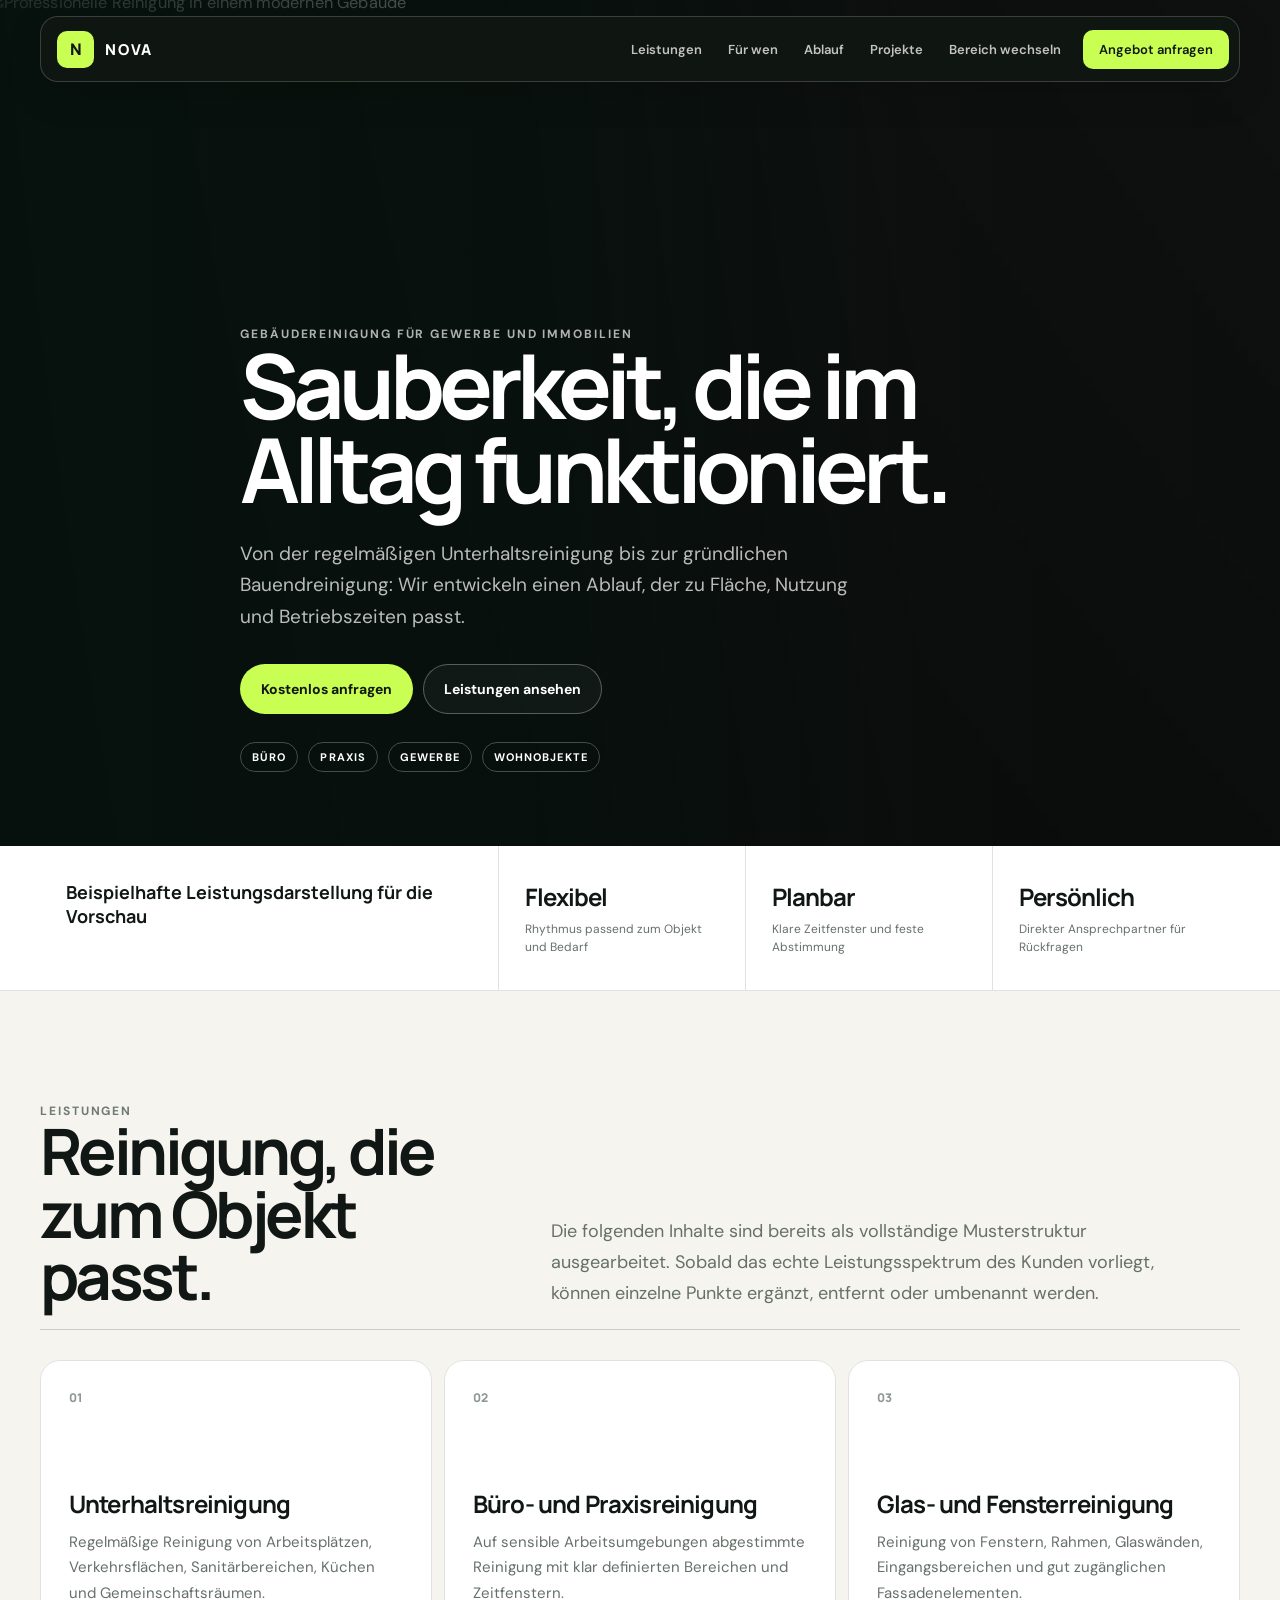
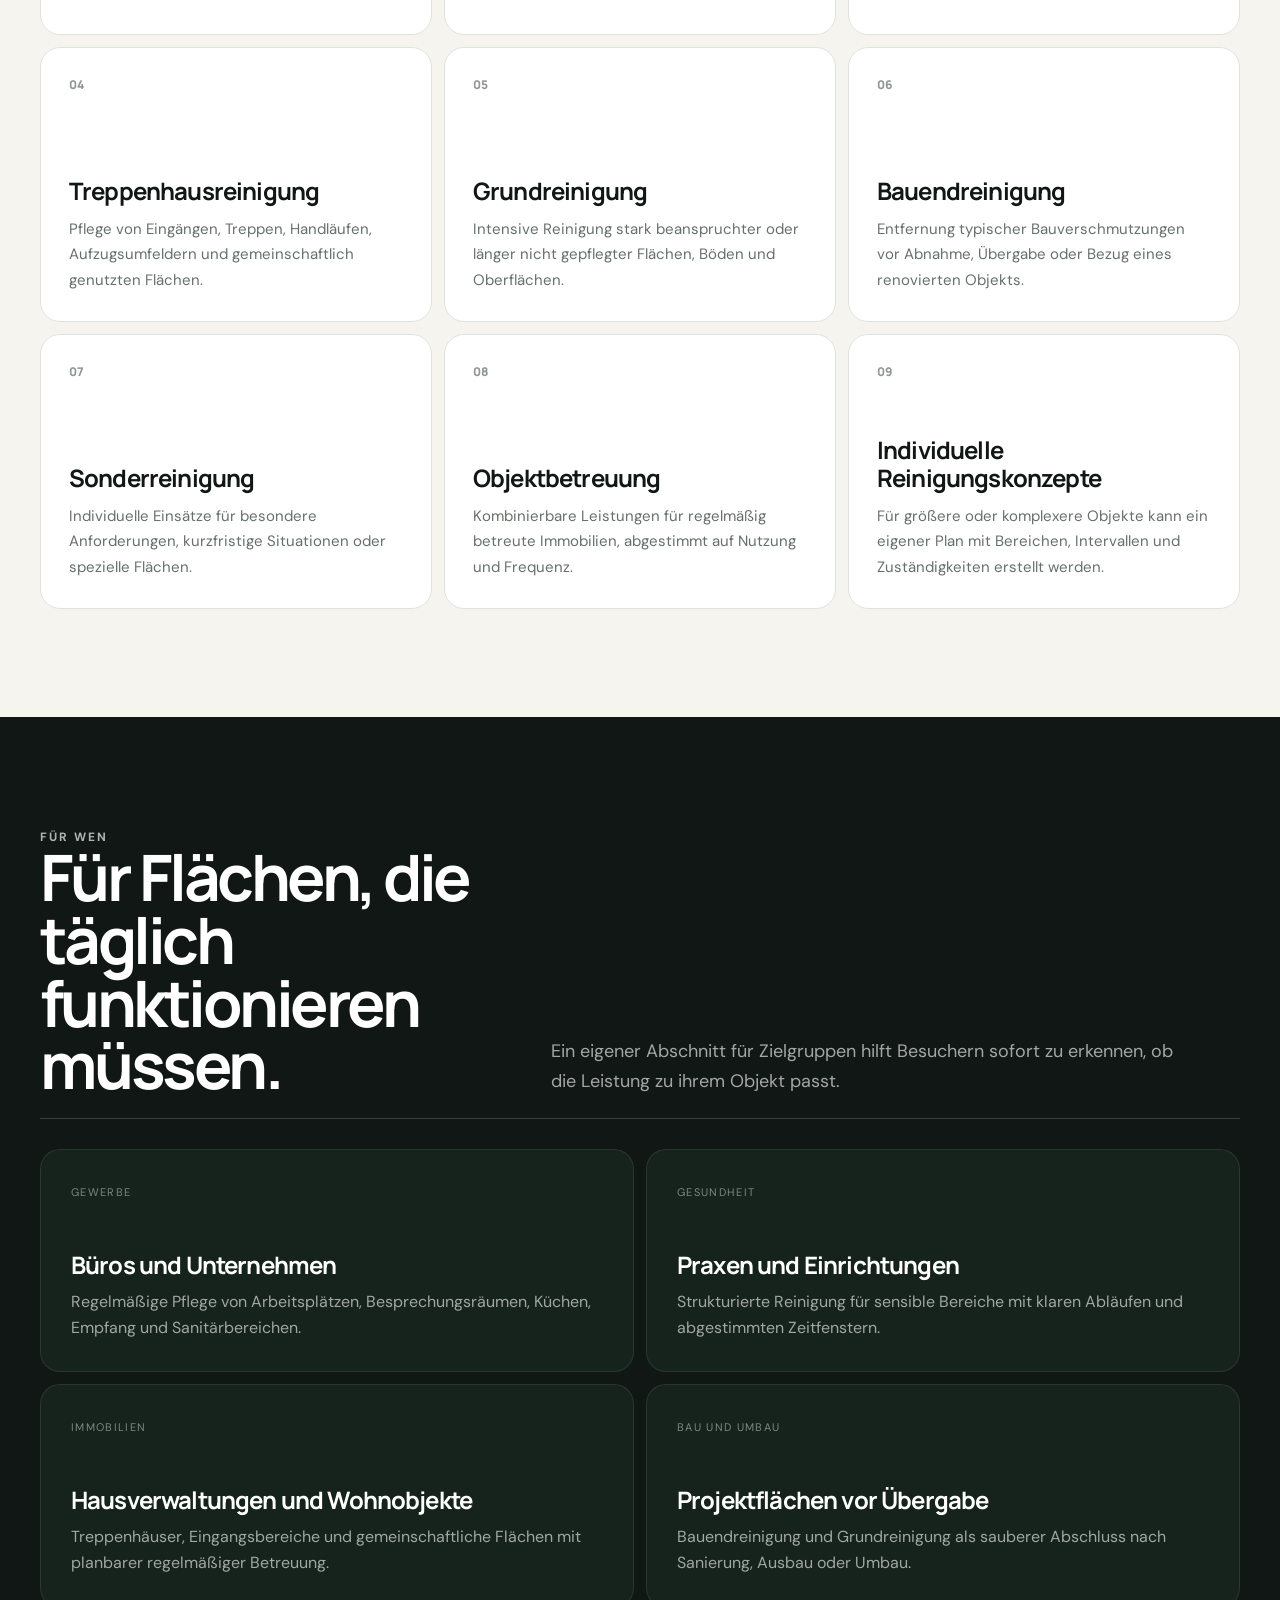
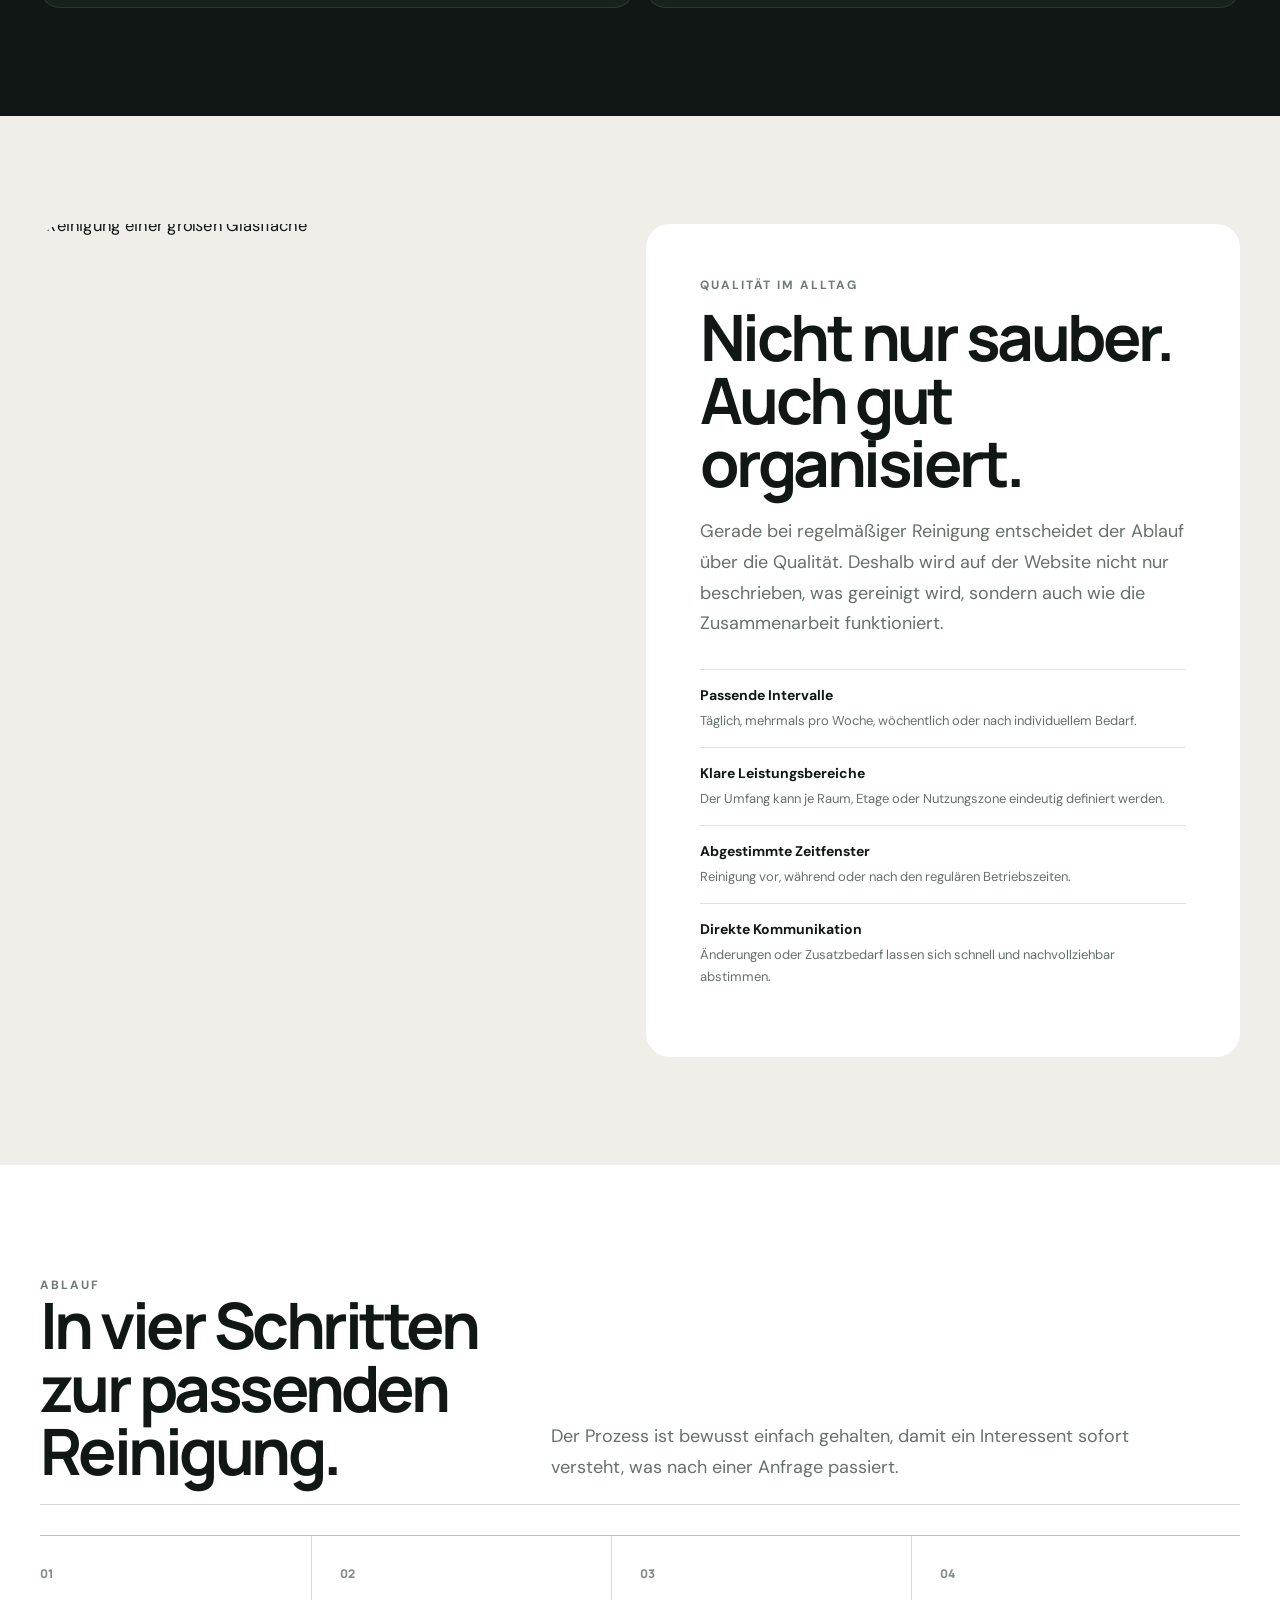
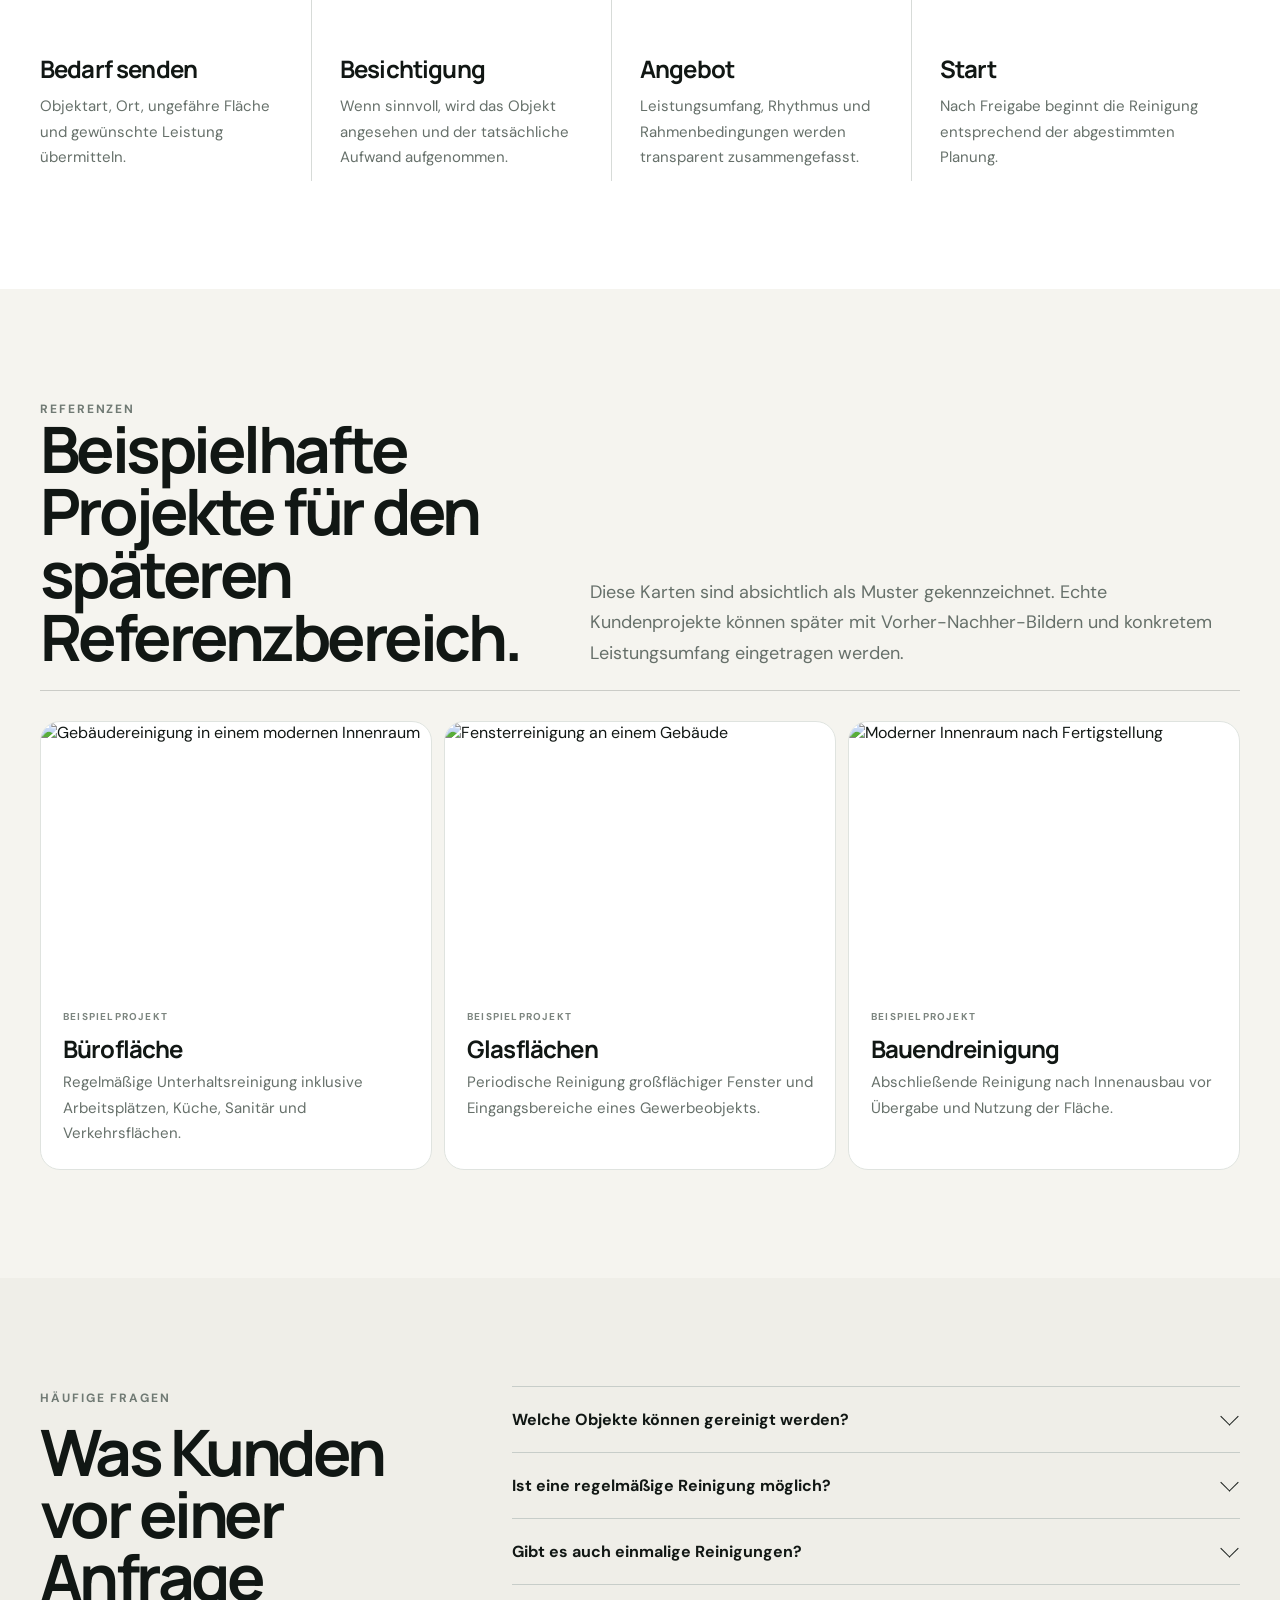
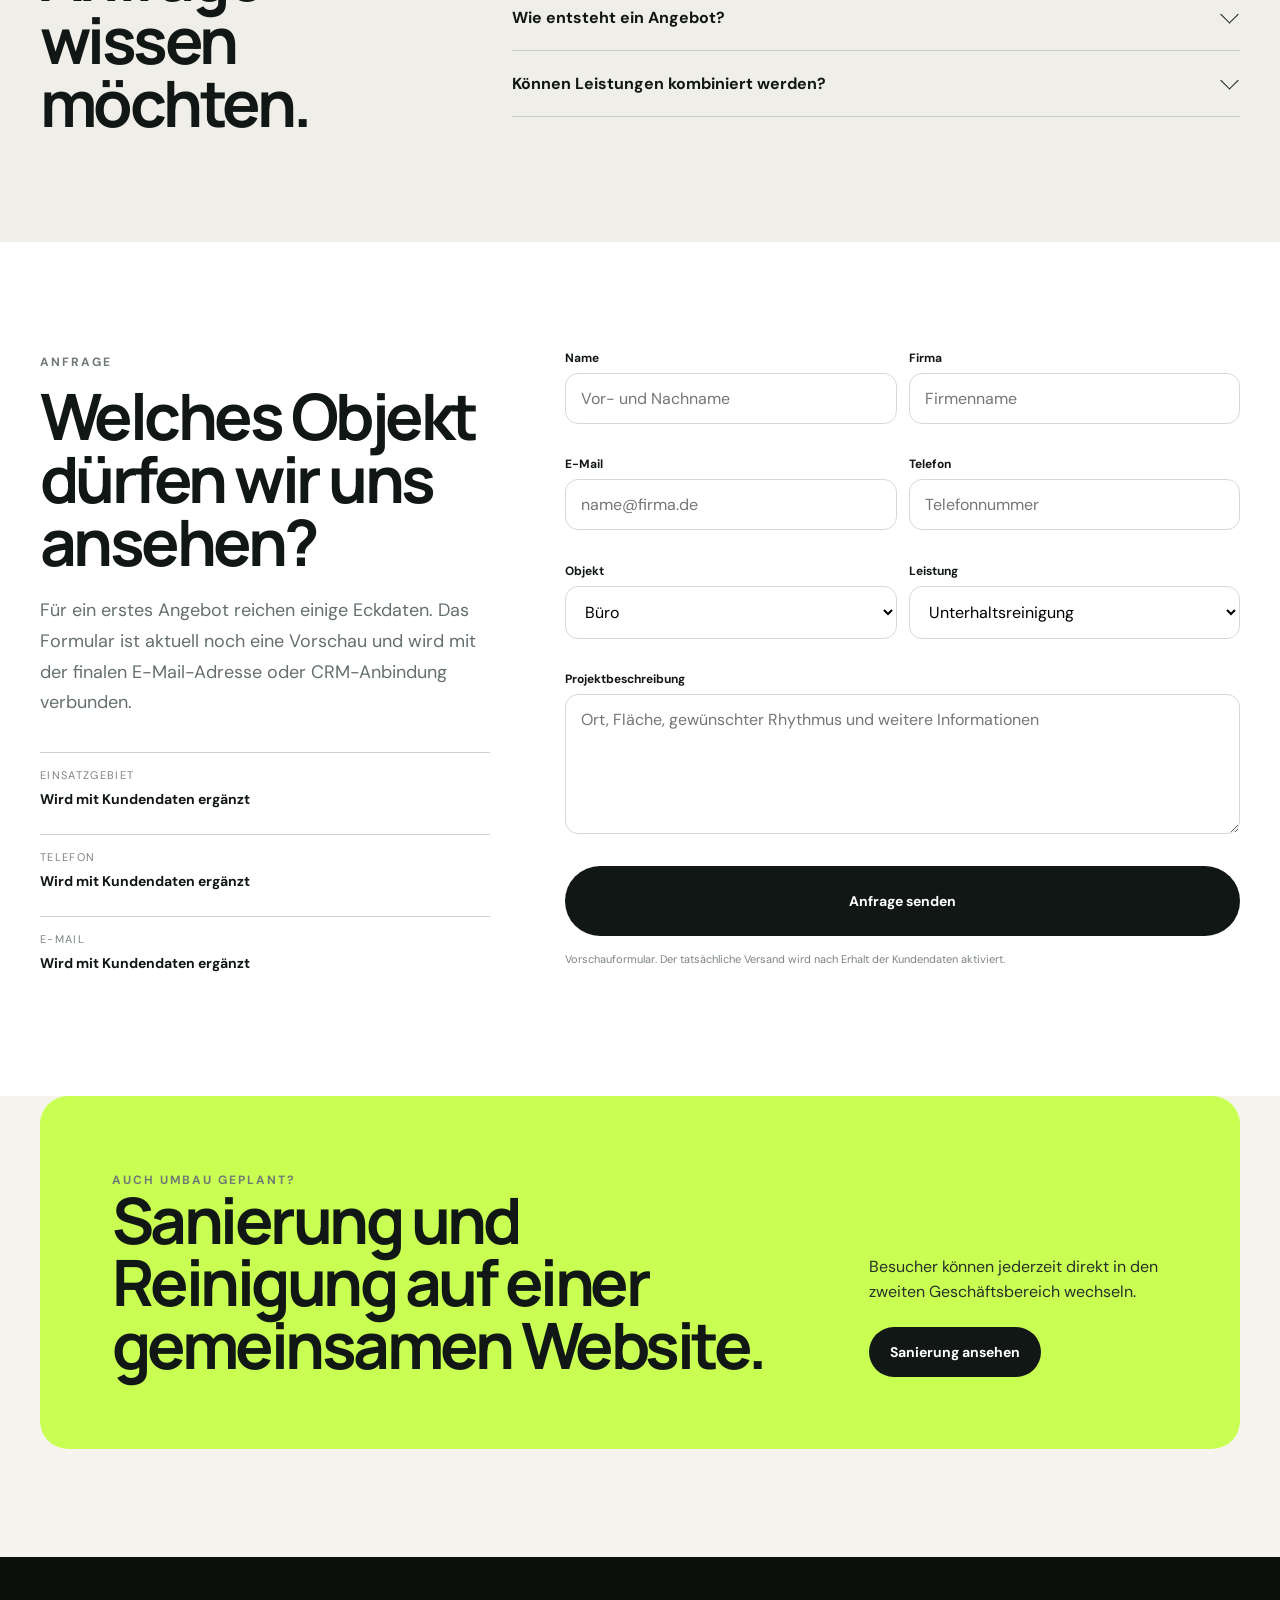
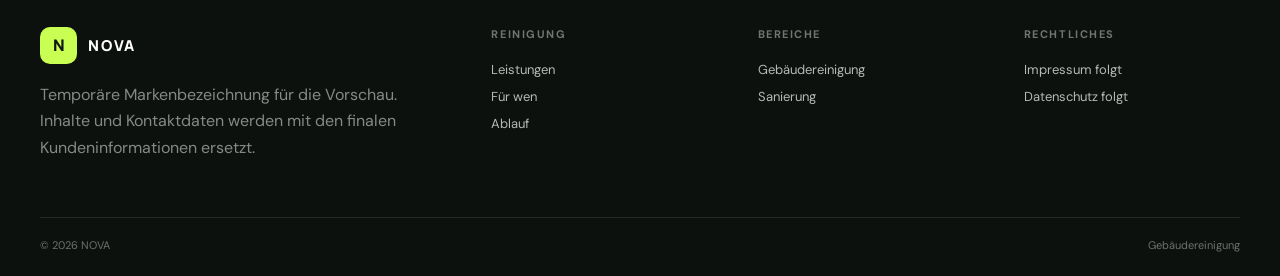
==== commit a1d78239: "Replace Bürofläche cleaning project image" ====
--- a/reinigung.html
+++ b/reinigung.html
@@ -147,7 +147,7 @@
       </div>
       <div class="case-grid">
         <article class="case-card reveal">
-          <img src="https://images.pexels.com/photos/38767972/pexels-photo-38767972.jpeg?auto=compress&cs=tinysrgb&w=1200" referrerpolicy="no-referrer" alt="Gebäudereinigung in einem modernen Innenraum">
+          <img src="https://images.pexels.com/photos/9462157/pexels-photo-9462157.jpeg?auto=compress&cs=tinysrgb&w=1200" referrerpolicy="no-referrer" alt="Gebäudereinigung in einem modernen Innenraum">
           <div class="case-copy"><span class="tag">Beispielprojekt</span><h3 class="h3">Bürofläche</h3><p class="body-md">Regelmäßige Unterhaltsreinigung inklusive Arbeitsplätzen, Küche, Sanitär und Verkehrsflächen.</p></div>
         </article>
         <article class="case-card reveal">
--- a/styles.css
+++ b/styles.css
@@ -298,7 +298,7 @@
 .landing-shell{position:fixed;inset:0;overflow:hidden;color:#fff}
 .landing-backdrop{position:absolute;inset:0;background:
   linear-gradient(90deg,rgba(8,15,11,.92),rgba(8,15,11,.54)),
-  url("assets/renovation-finished.svg") center/cover no-repeat;transform:scale(1.03)}
+  url("https://images.pexels.com/photos/15062161/pexels-photo-15062161.jpeg?auto=compress&cs=tinysrgb&w=1800") center/cover no-repeat;transform:scale(1.03)}
 .landing-backdrop:after{content:"";position:absolute;inset:0;background:radial-gradient(circle at 18% 20%,rgba(201,255,82,.18),transparent 28%),linear-gradient(180deg,transparent 45%,rgba(5,9,7,.68))}
 .landing-brand{position:absolute;z-index:2;left:38px;right:38px;top:30px;display:flex;align-items:center;justify-content:space-between}
 .landing-label{font-size:12px;color:rgba(255,255,255,.56);text-transform:uppercase;letter-spacing:.14em}
@@ -567,3 +567,32 @@
     --motion-rotate:0deg;
   }
 }
+
+
+/* Hero image stacking fix */
+.inner-hero{
+  isolation:isolate;
+  background:#111;
+}
+.inner-hero>img{
+  z-index:0!important;
+  opacity:1;
+}
+.inner-hero:before{
+  z-index:1!important;
+  pointer-events:none;
+}
+.inner-hero .hero-copy{
+  position:relative;
+  z-index:2;
+}
+.cleaning-theme .inner-hero:before{
+  background:
+    linear-gradient(90deg,rgba(6,18,13,.88) 0%,rgba(6,18,13,.68) 42%,rgba(6,18,13,.22) 72%,rgba(6,18,13,.08) 100%),
+    linear-gradient(180deg,rgba(0,0,0,.06) 0%,rgba(0,0,0,.30) 100%);
+}
+.renovation-theme .inner-hero:before{
+  background:
+    linear-gradient(90deg,rgba(26,17,13,.88) 0%,rgba(26,17,13,.67) 43%,rgba(26,17,13,.24) 72%,rgba(26,17,13,.08) 100%),
+    linear-gradient(180deg,rgba(0,0,0,.05) 0%,rgba(0,0,0,.30) 100%);
+}
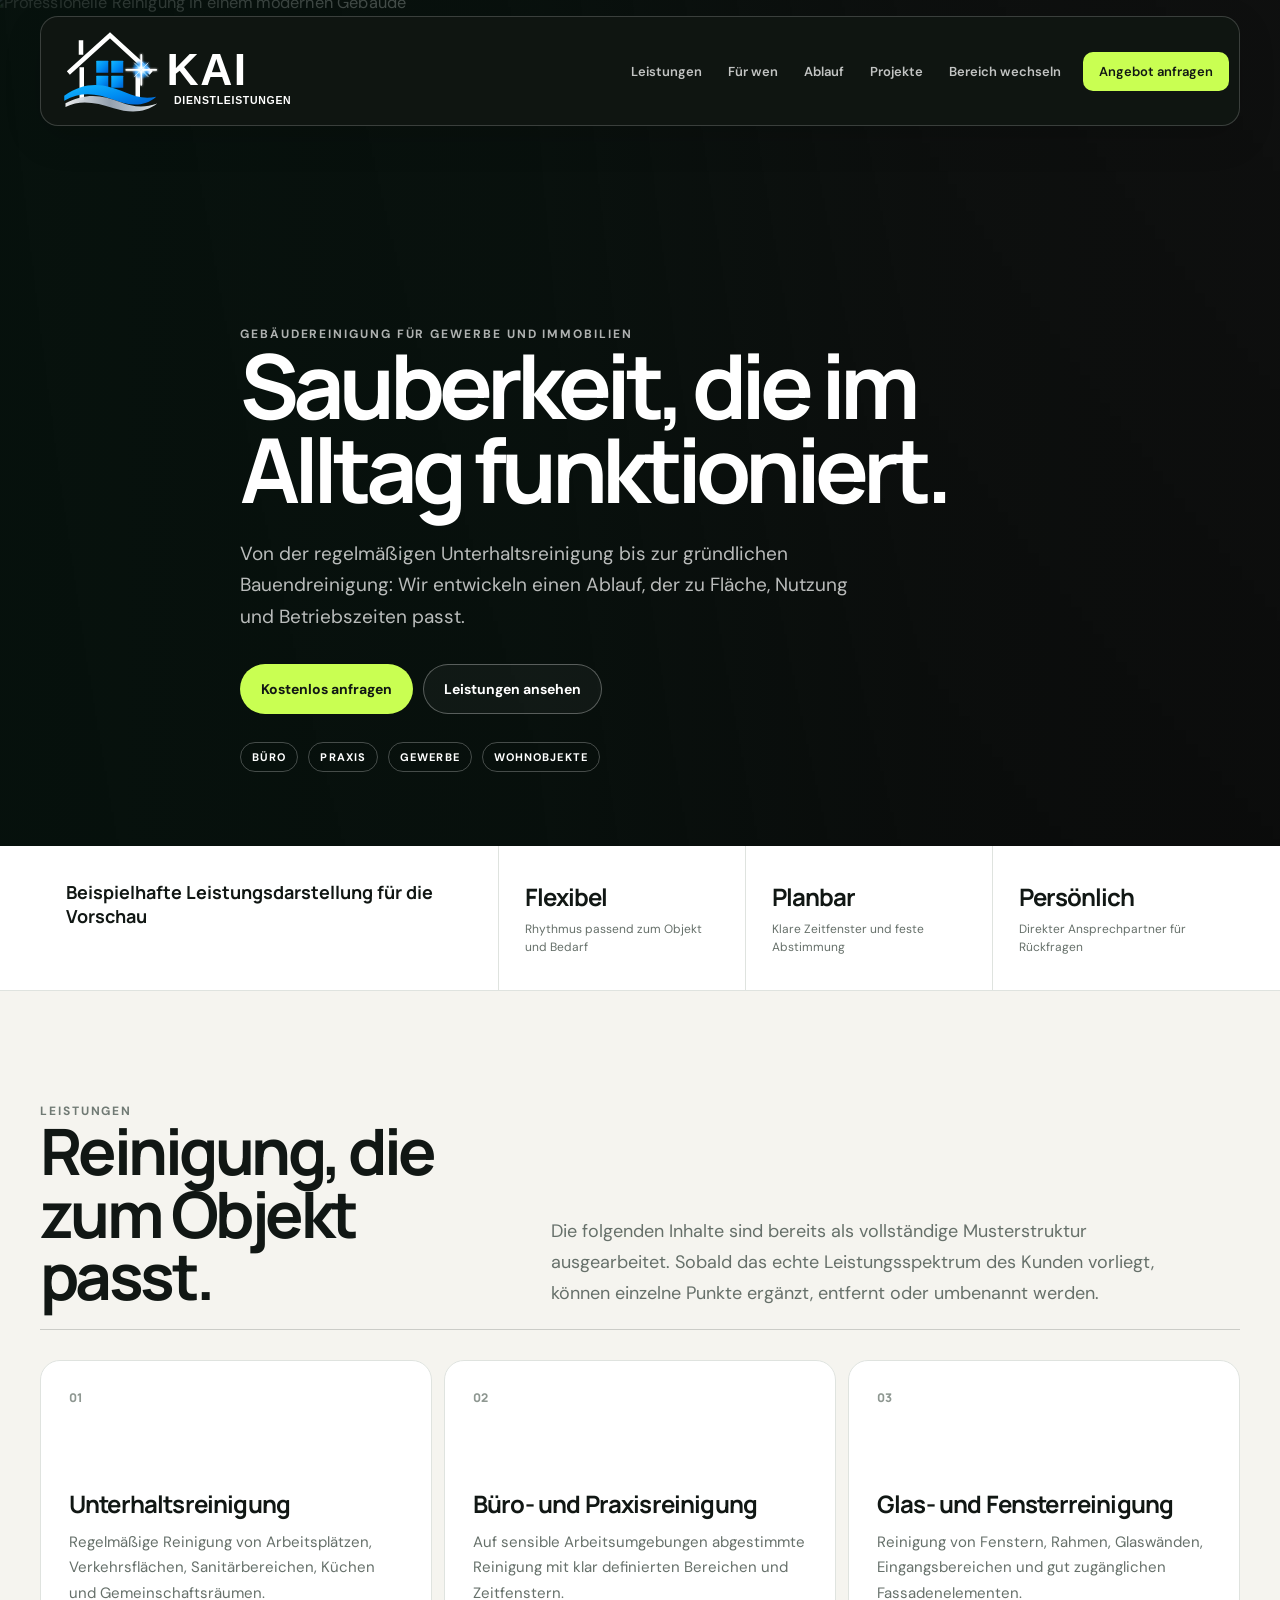
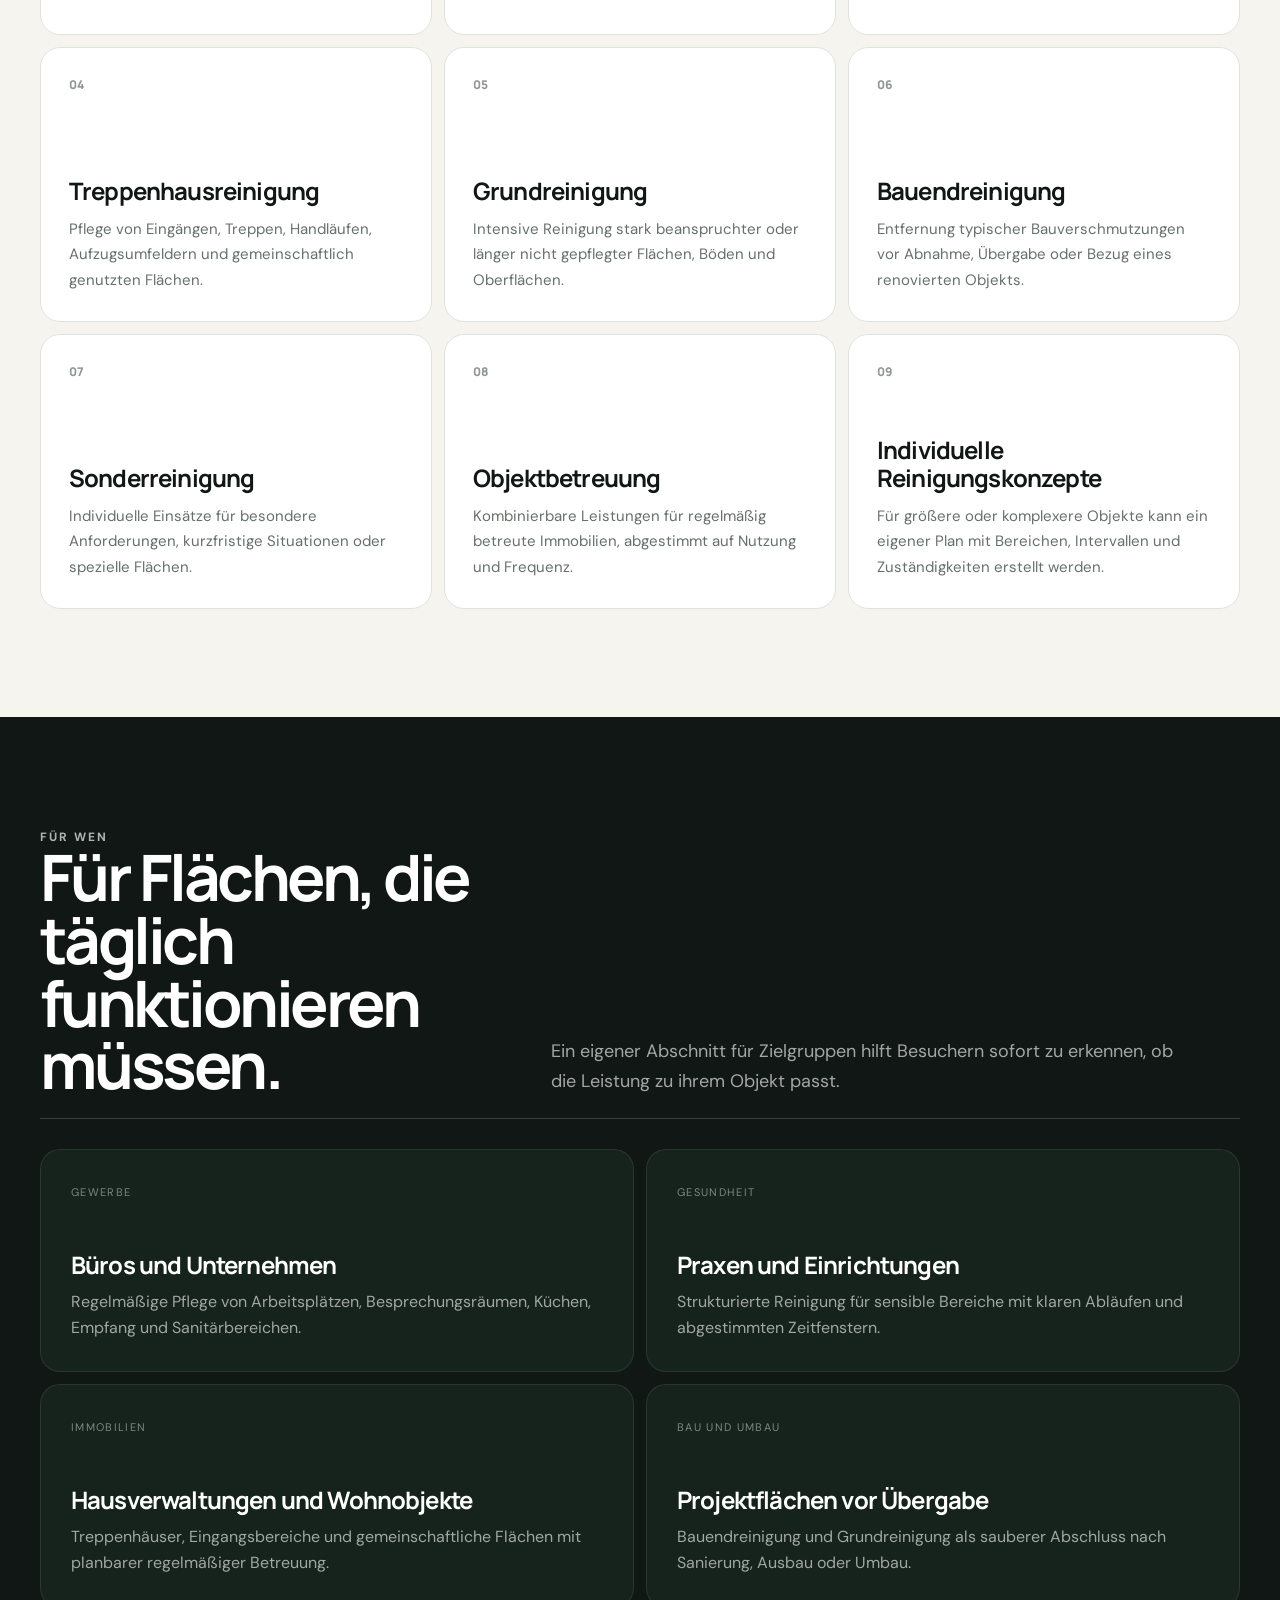
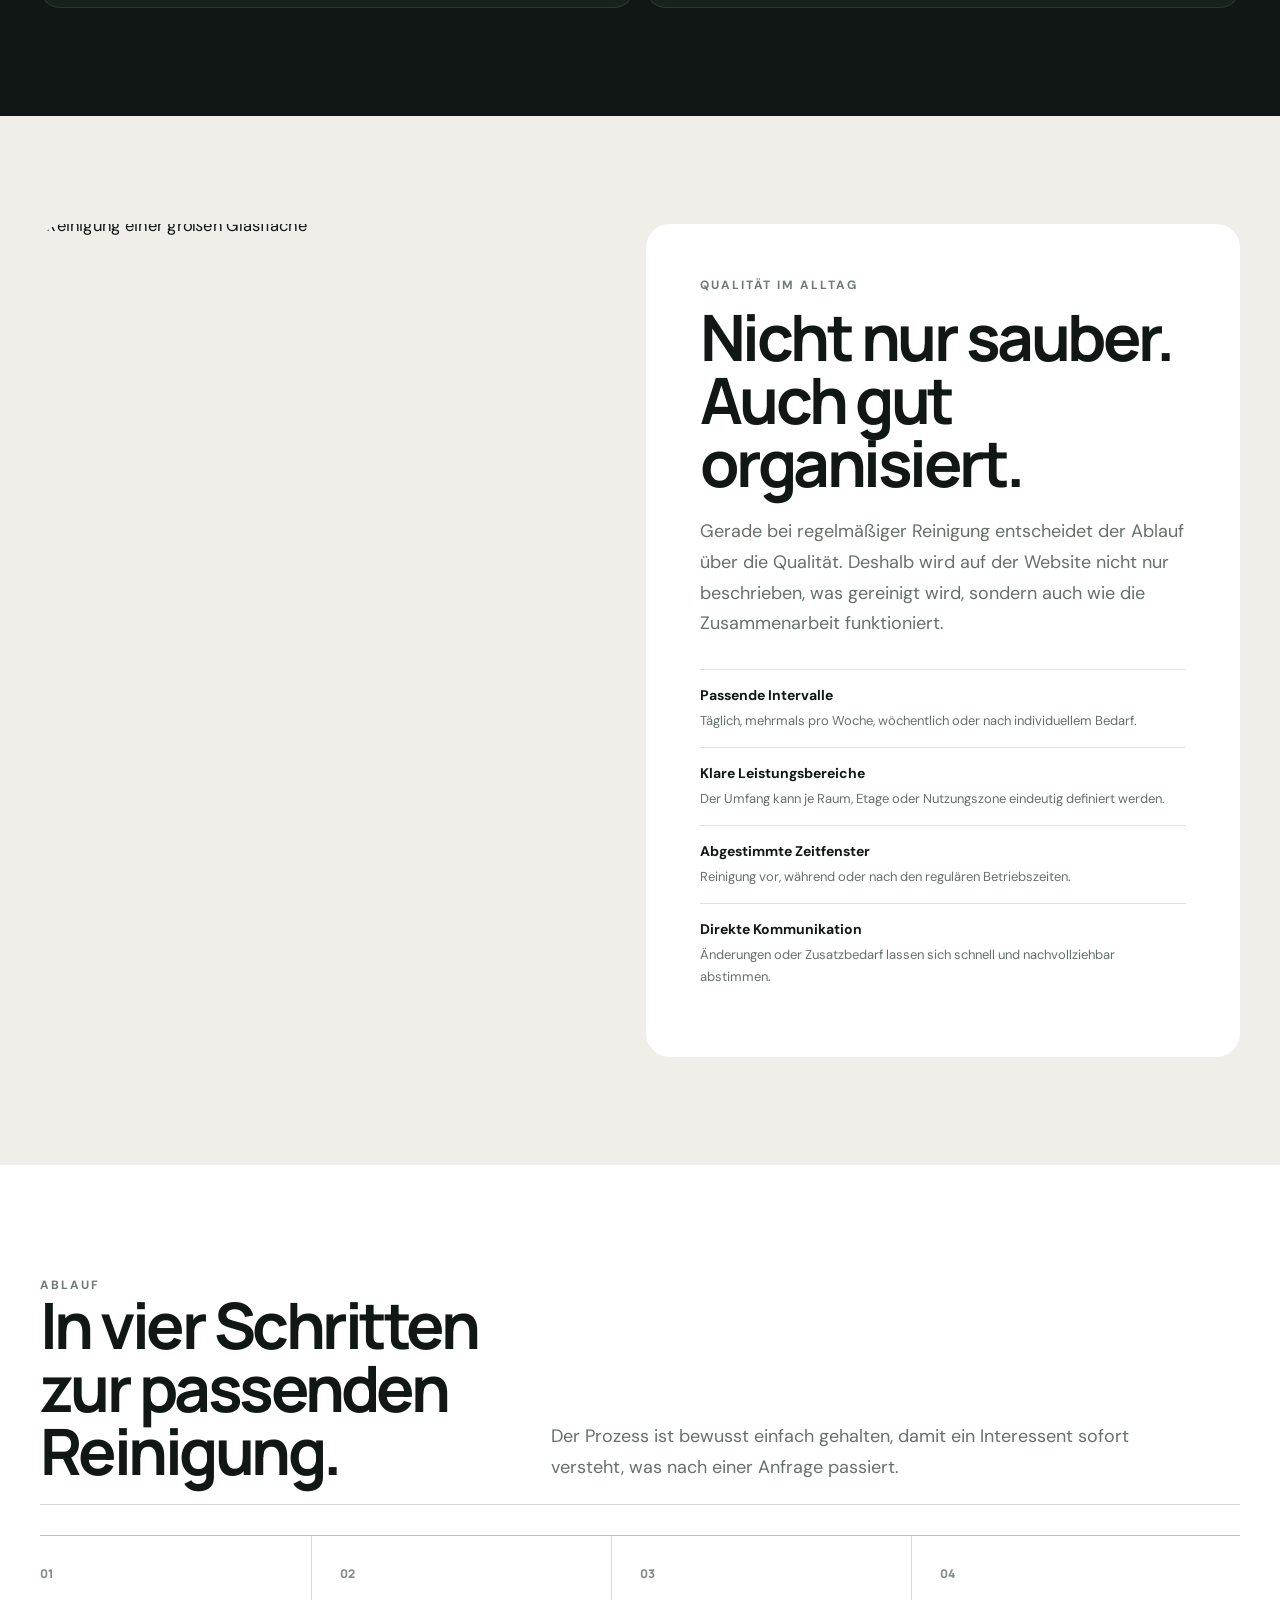
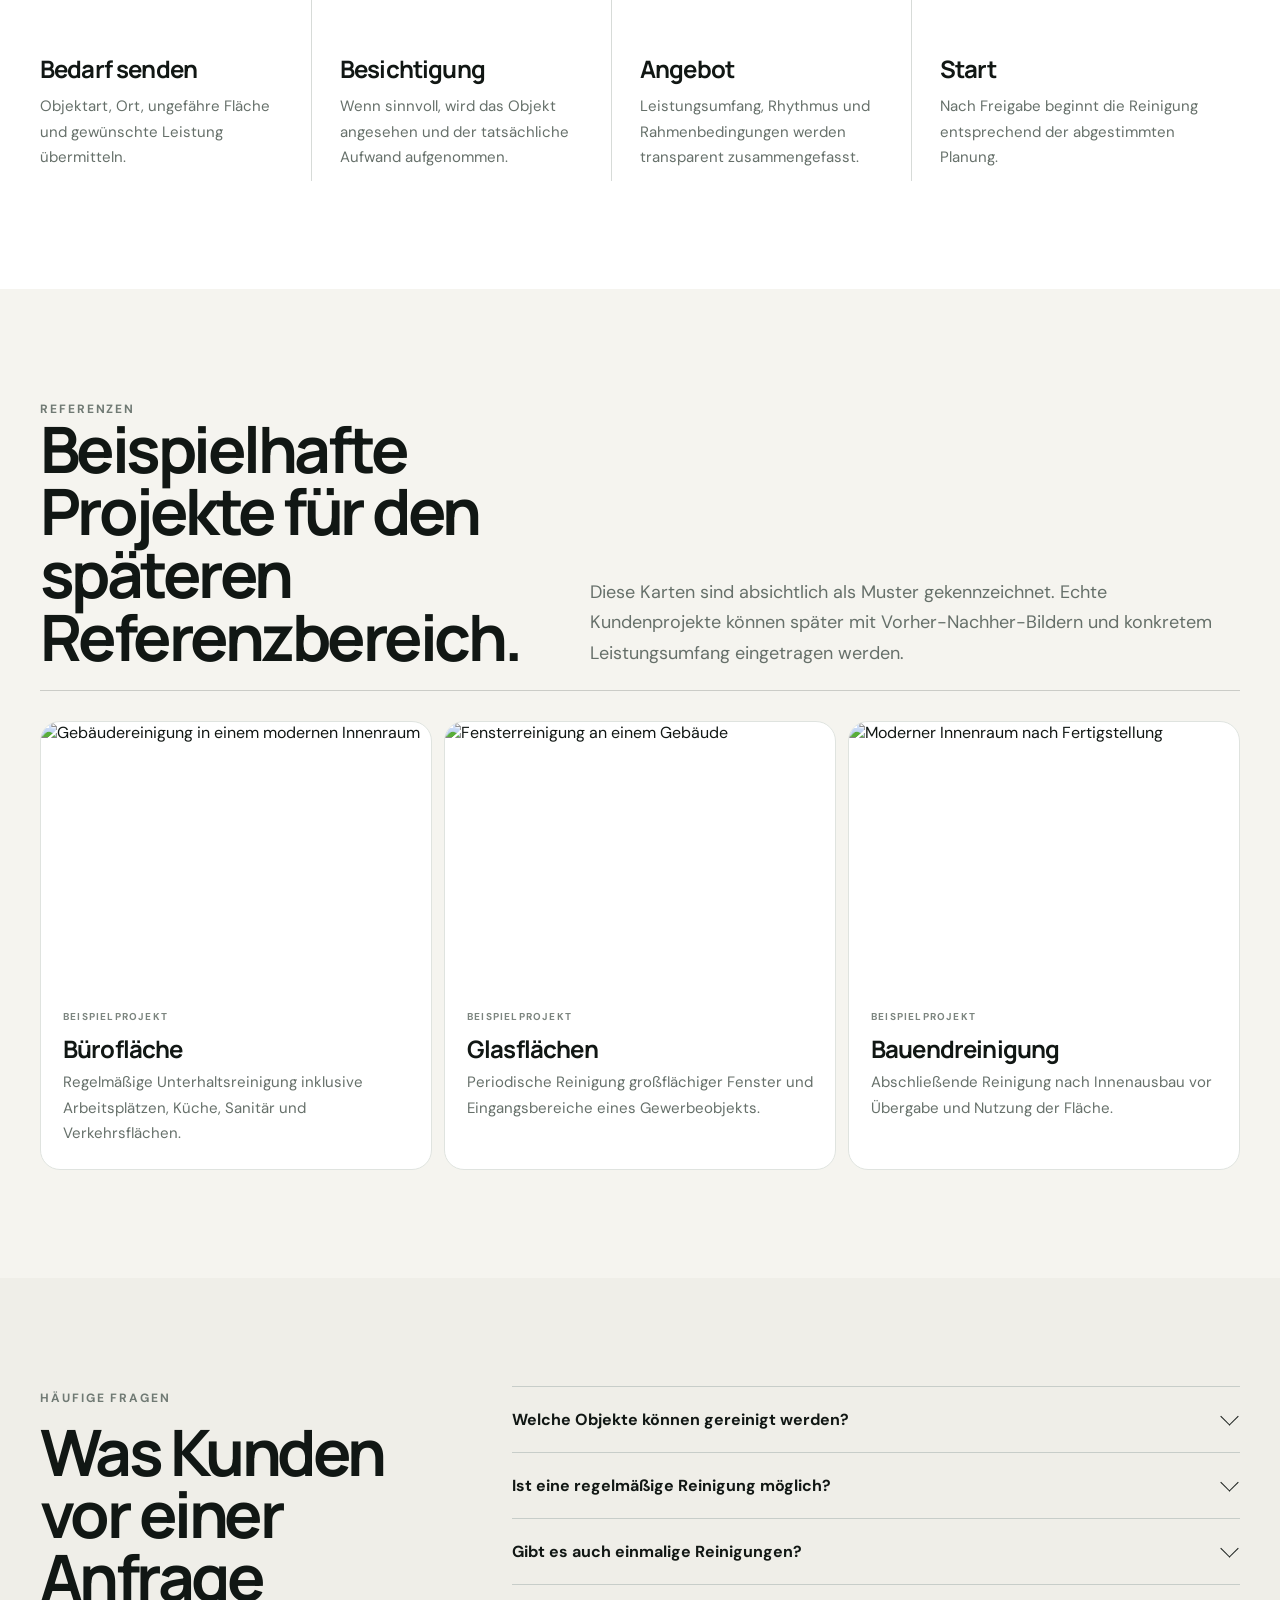
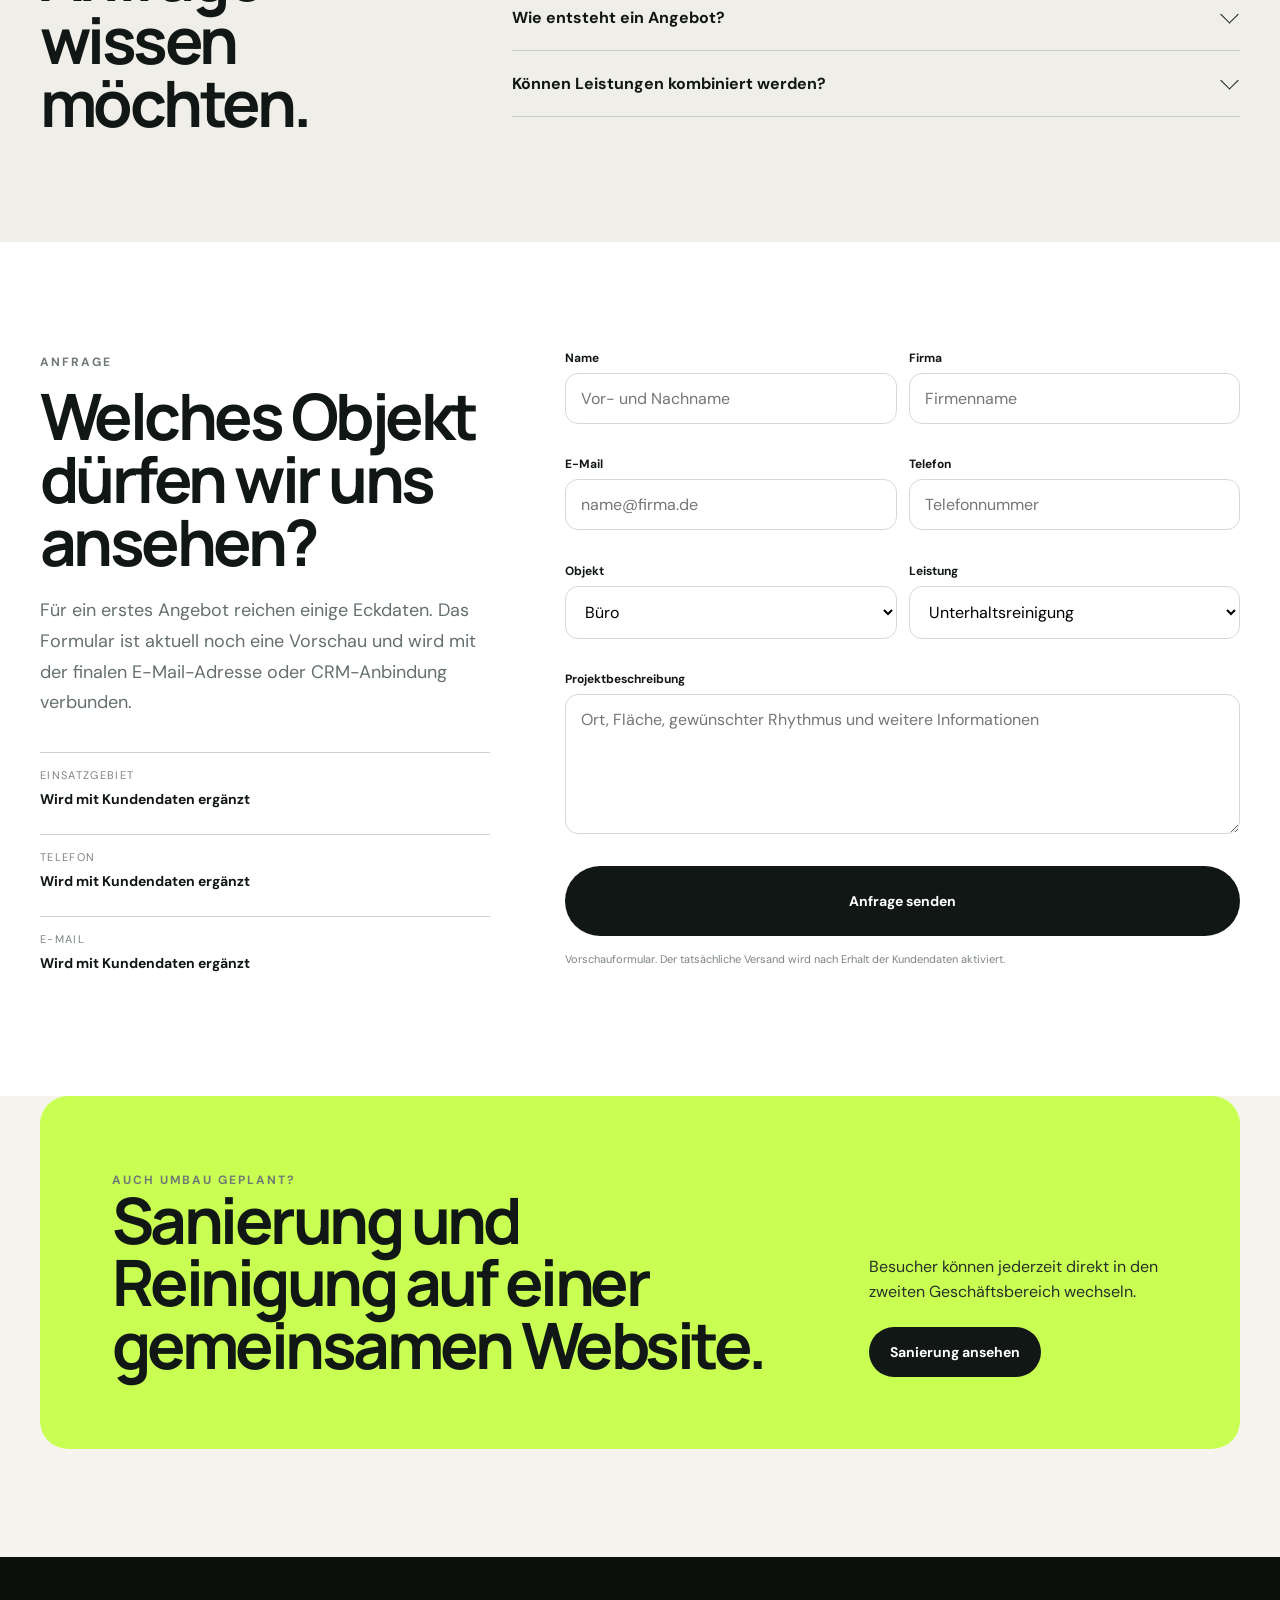
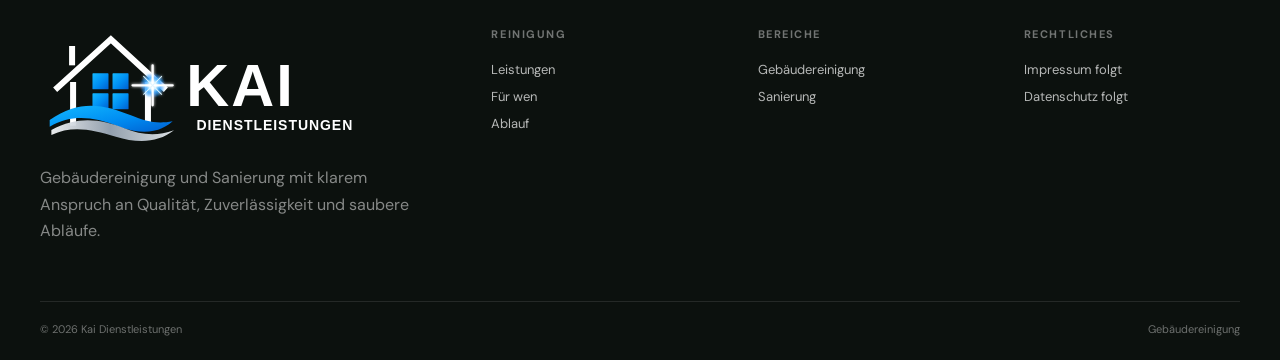
==== commit e4cb1183: "Apply Kai Dienstleistungen branding" ====
--- a/reinigung.html
+++ b/reinigung.html
@@ -3,9 +3,10 @@
 <head>
   <meta charset="utf-8">
   <meta name="viewport" content="width=device-width,initial-scale=1">
-  <meta name="theme-color" content="#111714">
+  <meta name="theme-color" content="#080b10">
   <meta name="description" content="Professionelle Gebäudereinigung für Büro, Gewerbe, Praxis und Immobilien.">
-  <title>NOVA | Gebäudereinigung</title>
+  <title>Kai Dienstleistungen | Gebäudereinigung</title>
+  <link rel="icon" href="assets/kai-mark.svg" type="image/svg+xml">
   <link rel="preconnect" href="https://fonts.googleapis.com">
   <link rel="preconnect" href="https://fonts.gstatic.com" crossorigin>
   <link href="https://fonts.googleapis.com/css2?family=DM+Sans:wght@400;500;600;700&family=Manrope:wght@600;700;800&display=swap" rel="stylesheet">
@@ -14,7 +15,7 @@
 <body class="cleaning-theme">
 <header class="site-header">
   <div class="nav-shell">
-    <a class="brand" href="index.html"><span class="brand-box">N</span><span>NOVA</span></a>
+    <a class="brand brand-logo" href="index.html" aria-label="Kai Dienstleistungen"><img src="assets/kai-logo.svg" alt="Kai Dienstleistungen"></a>
     <button class="menu-button" aria-label="Menü öffnen" aria-expanded="false"><i></i><i></i></button>
     <nav class="nav-links" aria-label="Hauptnavigation">
       <a href="#leistungen">Leistungen</a>
@@ -217,12 +218,12 @@
 <footer class="footer">
   <div class="container">
     <div class="footer-grid">
-      <div class="footer-brand"><a class="brand" href="index.html"><span class="brand-box">N</span><span>NOVA</span></a><p>Temporäre Markenbezeichnung für die Vorschau. Inhalte und Kontaktdaten werden mit den finalen Kundeninformationen ersetzt.</p></div>
+      <div class="footer-brand"><a class="brand brand-logo" href="index.html" aria-label="Kai Dienstleistungen"><img src="assets/kai-logo.svg" alt="Kai Dienstleistungen"></a><p>Gebäudereinigung und Sanierung mit klarem Anspruch an Qualität, Zuverlässigkeit und saubere Abläufe.</p></div>
       <div class="footer-col"><h4>Reinigung</h4><a href="#leistungen">Leistungen</a><a href="#kunden">Für wen</a><a href="#ablauf">Ablauf</a></div>
       <div class="footer-col"><h4>Bereiche</h4><a href="reinigung.html">Gebäudereinigung</a><a href="sanierung.html">Sanierung</a></div>
       <div class="footer-col"><h4>Rechtliches</h4><span>Impressum folgt</span><span>Datenschutz folgt</span></div>
     </div>
-    <div class="footer-bottom"><span>© <span data-year></span> NOVA</span><span>Gebäudereinigung</span></div>
+    <div class="footer-bottom"><span>© <span data-year></span> Kai Dienstleistungen</span><span>Gebäudereinigung</span></div>
   </div>
 </footer>
 <div class="toast" role="status">Vielen Dank. Das Formular ist aktuell noch im Vorschau-Modus.</div>
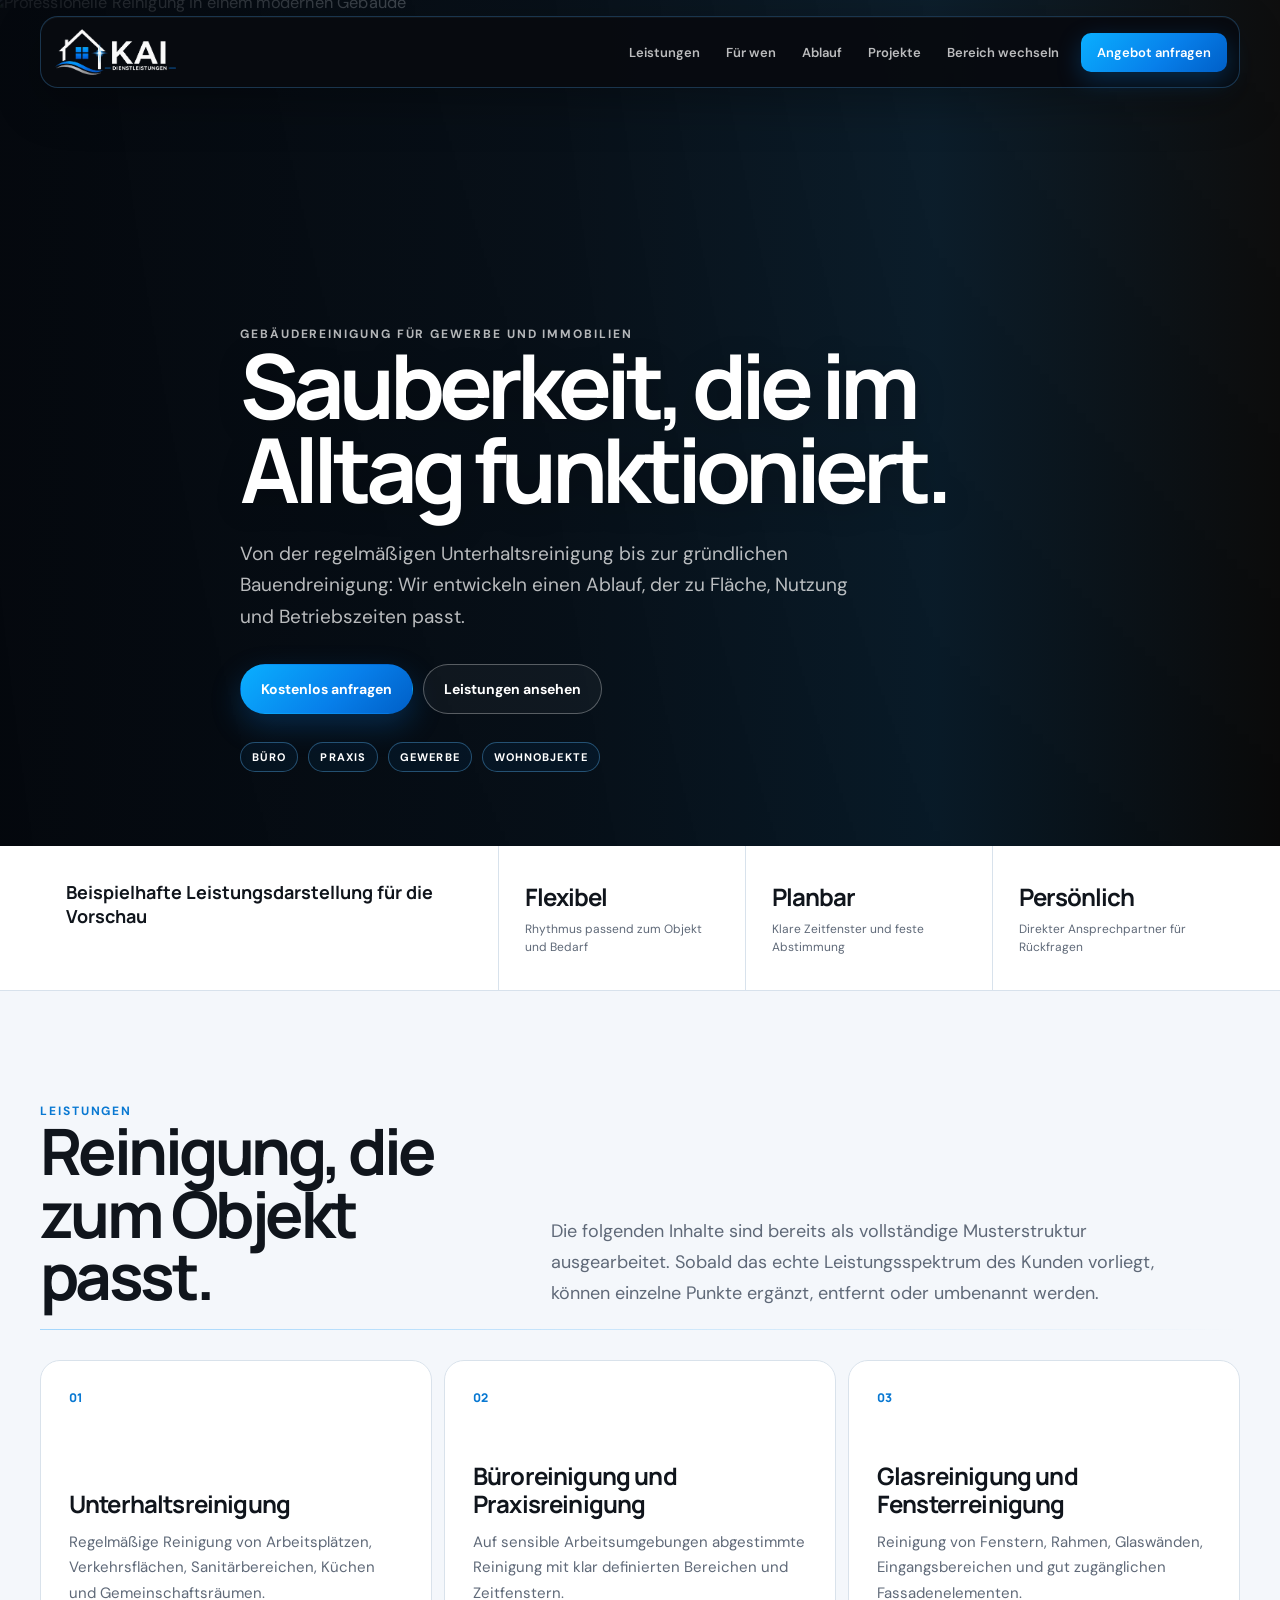
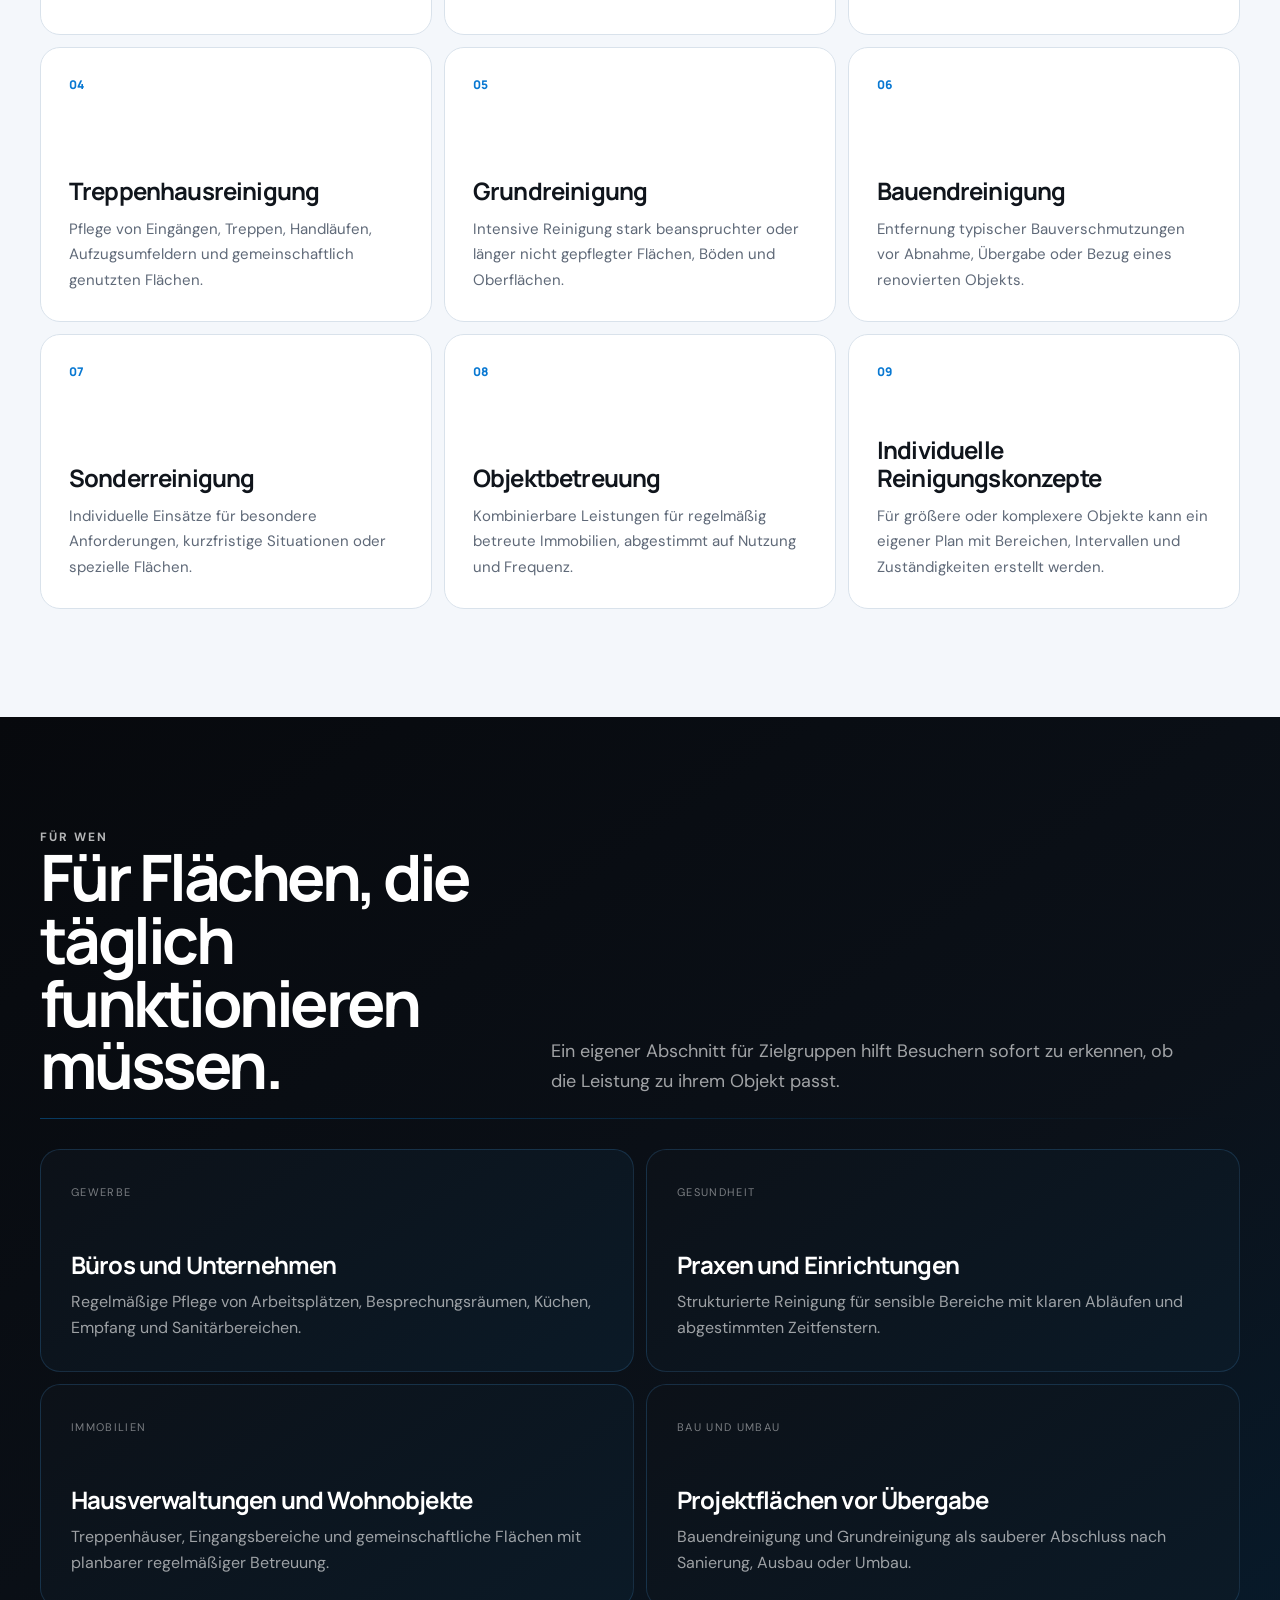
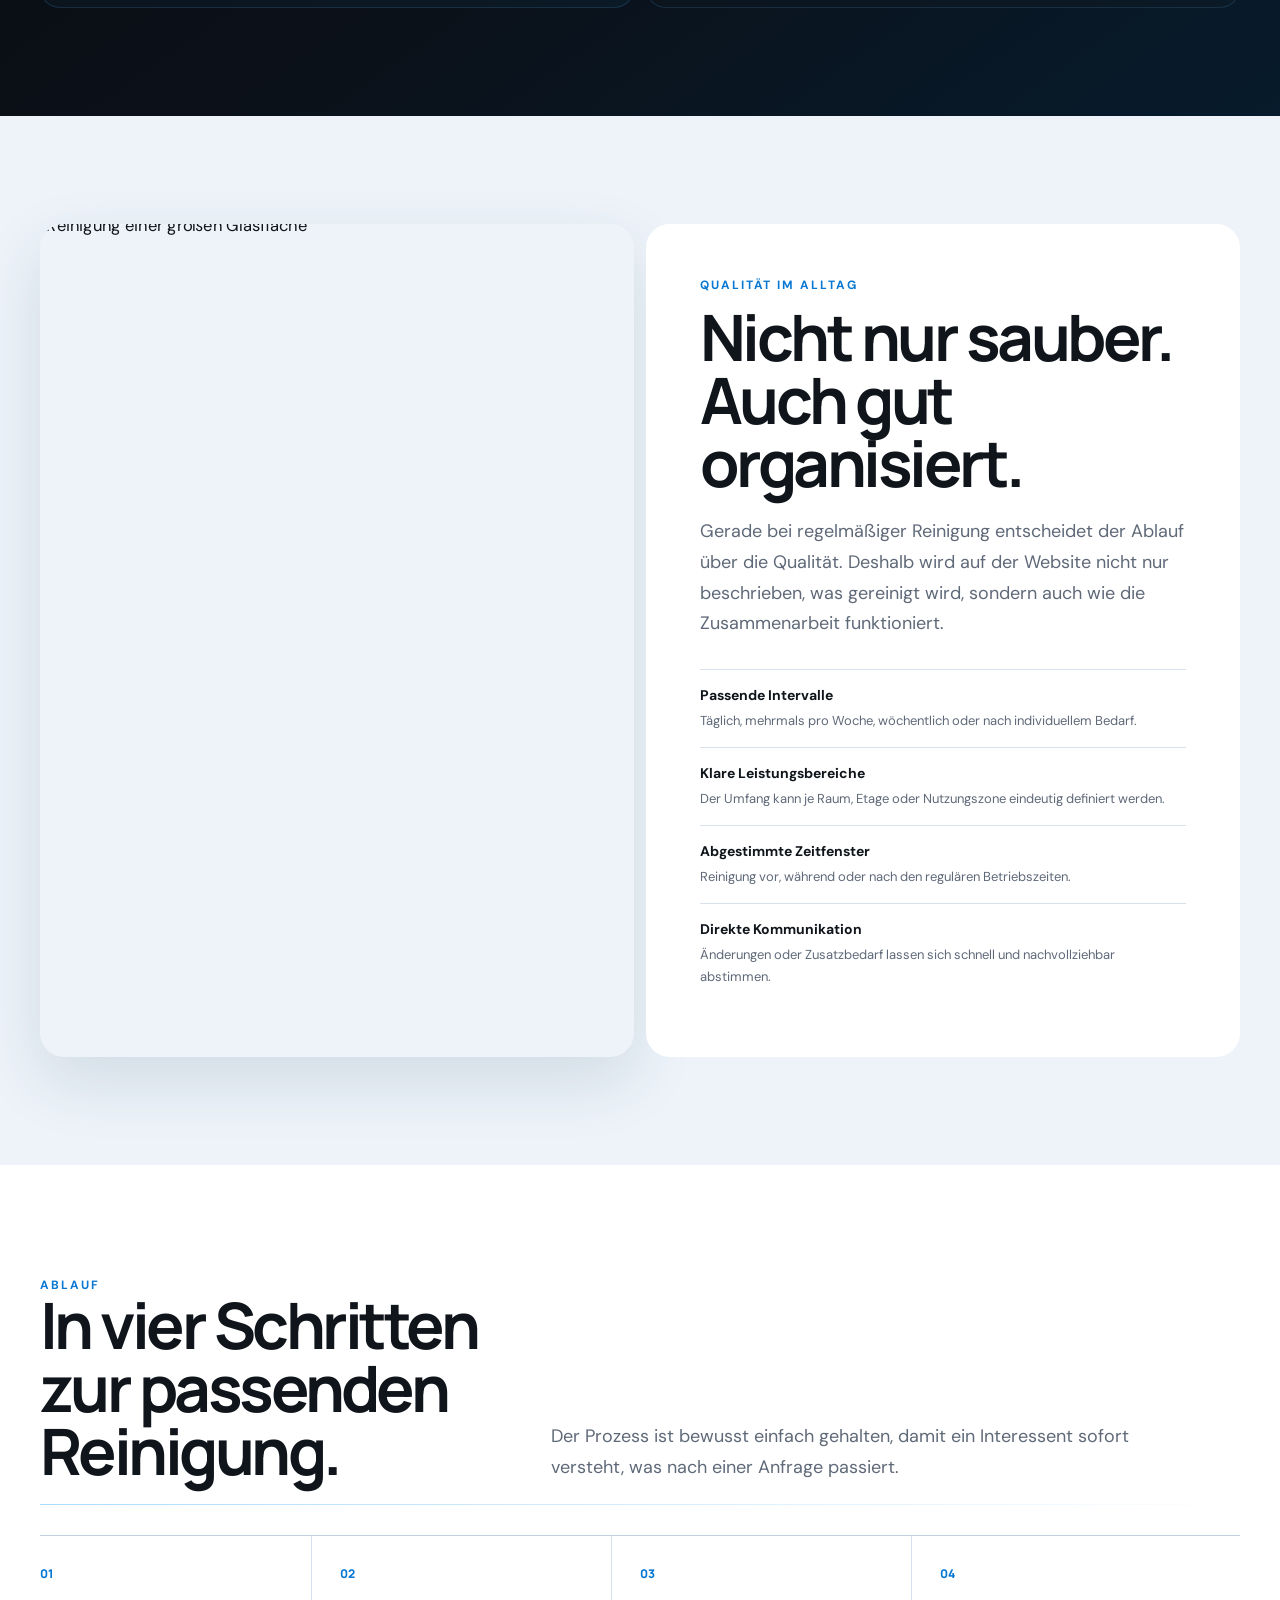
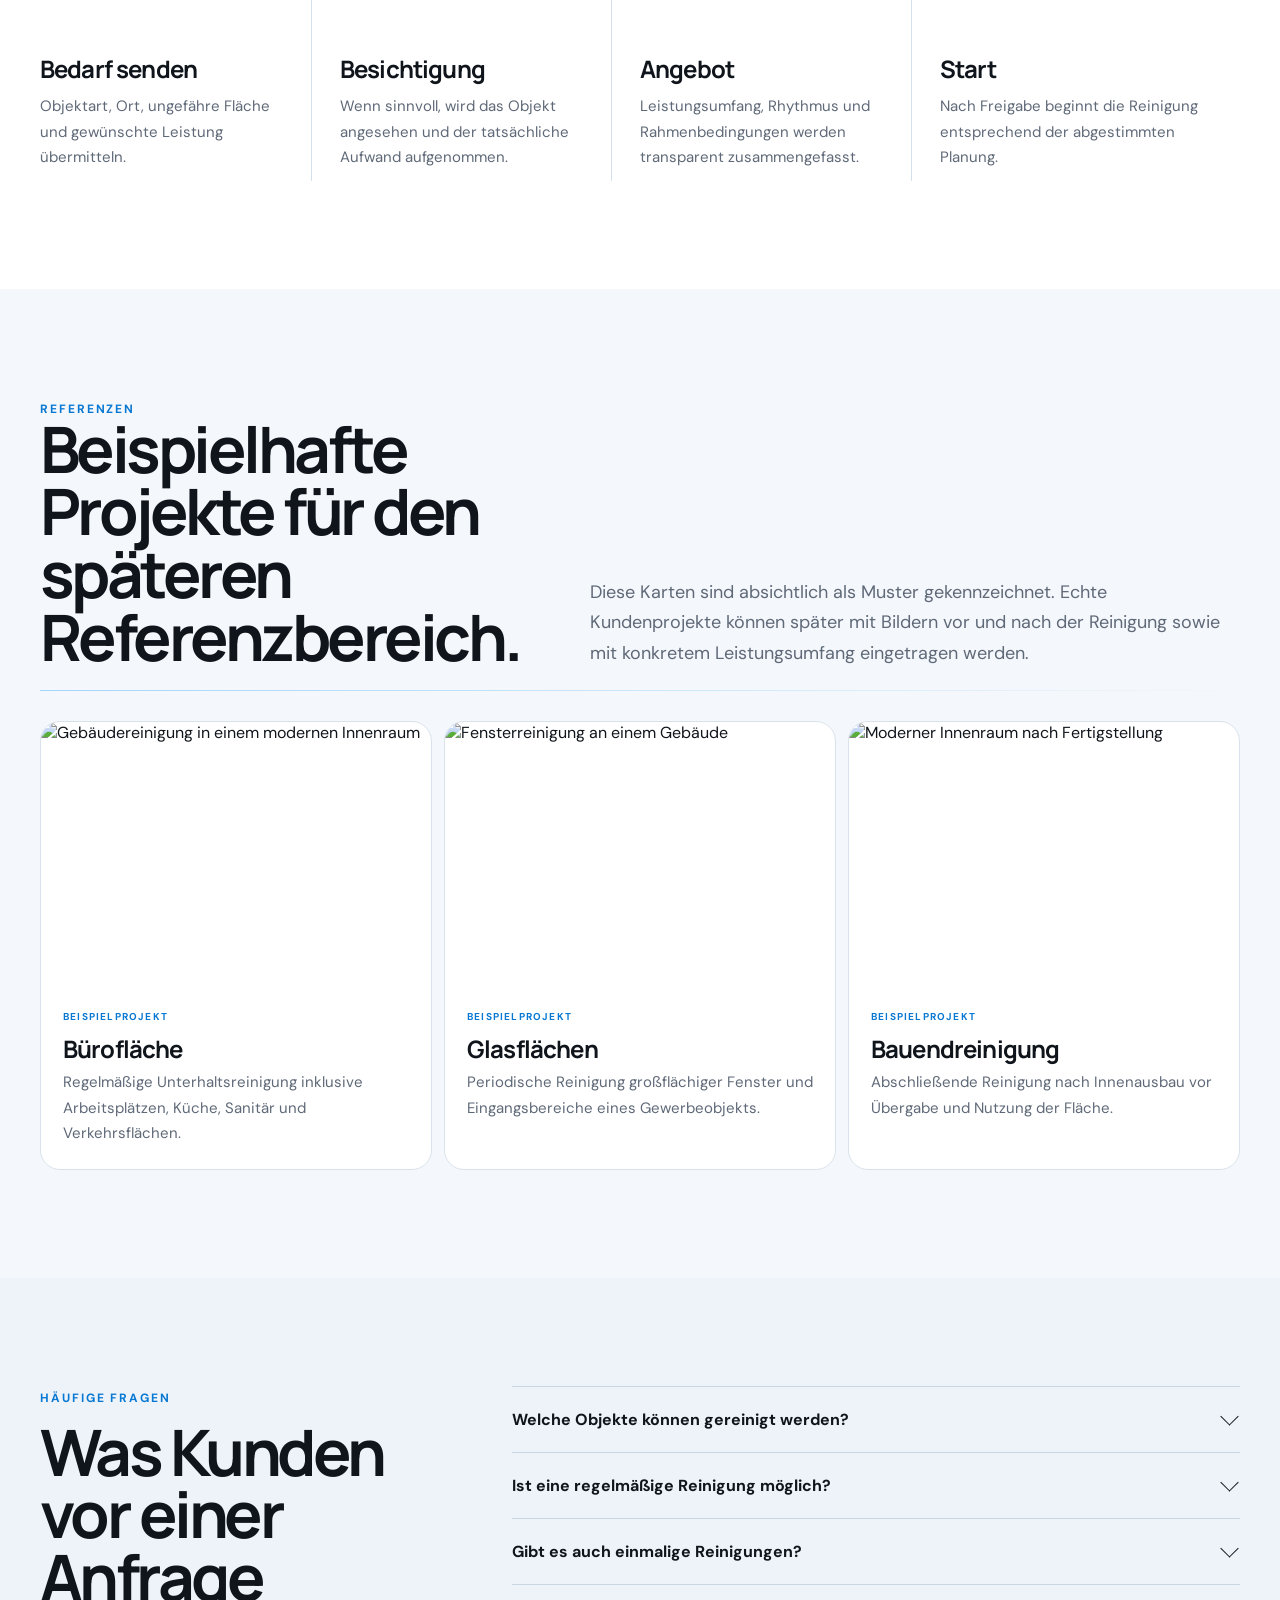
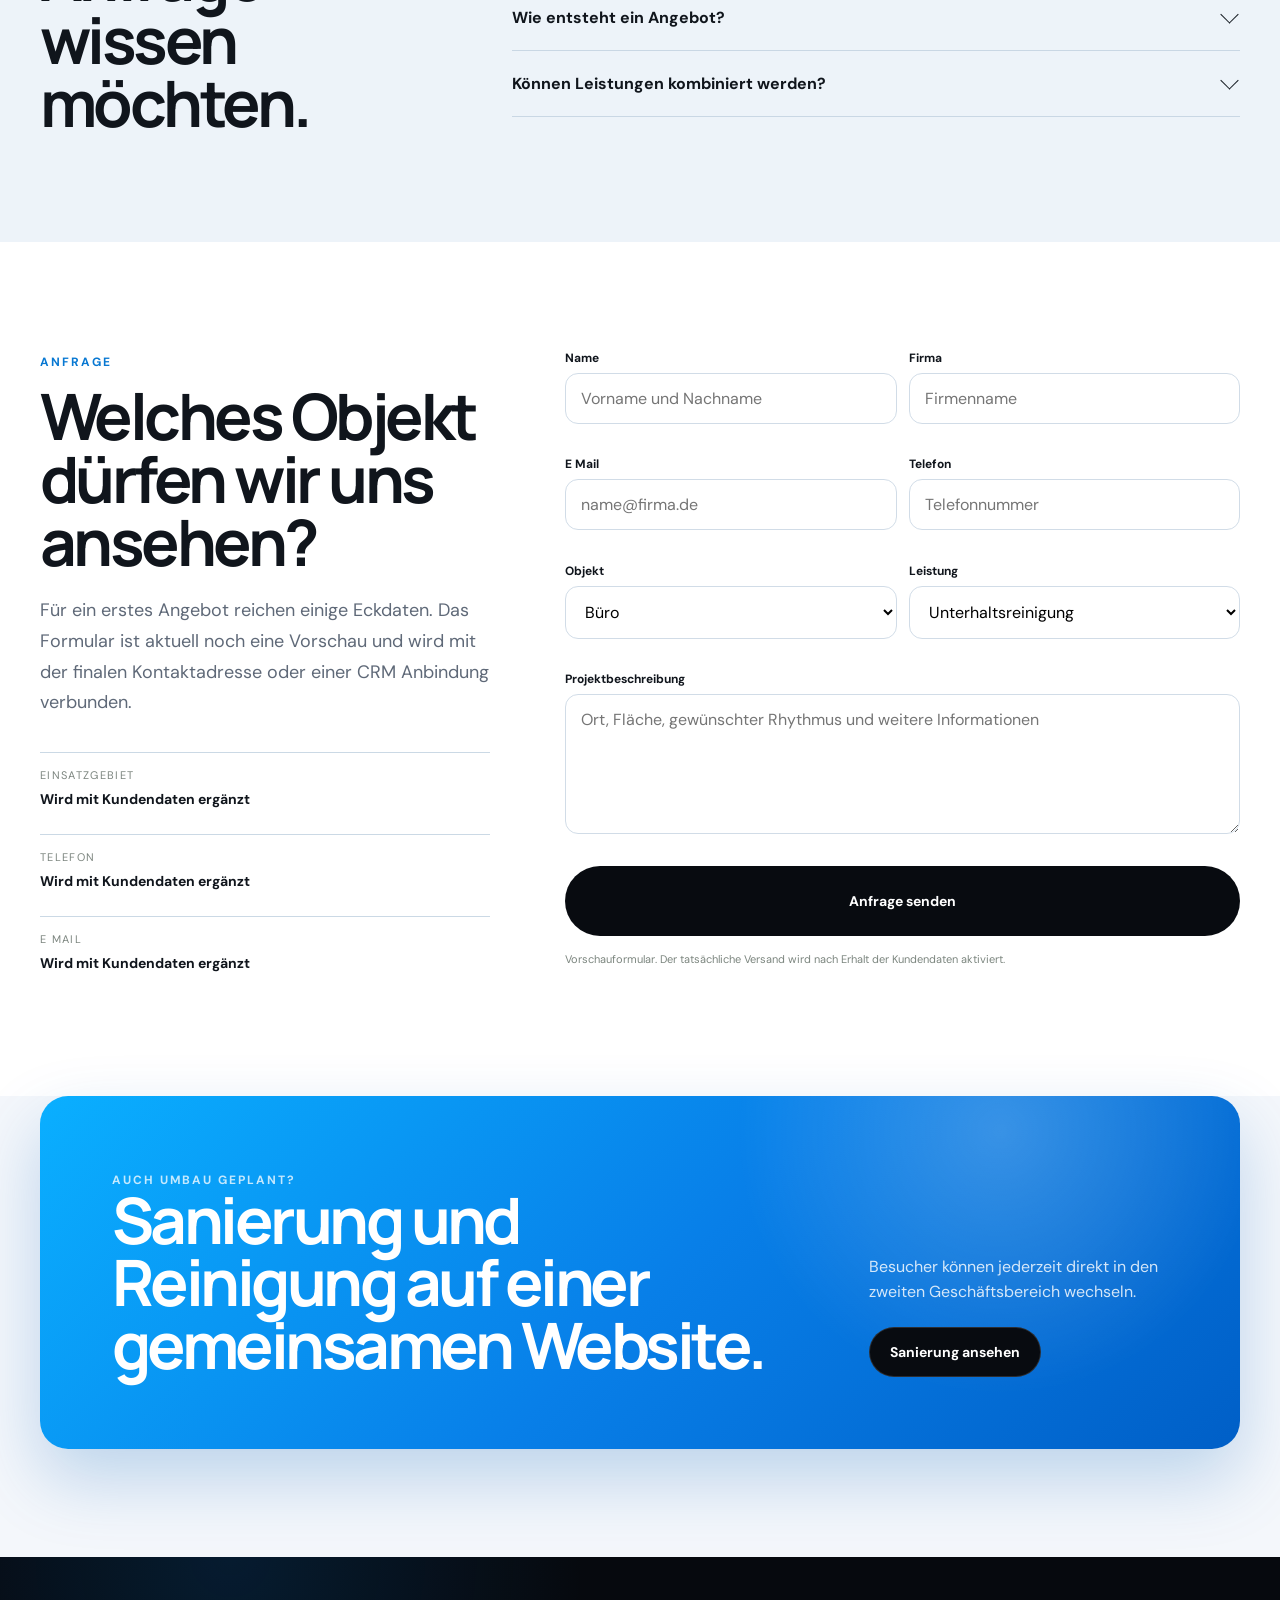
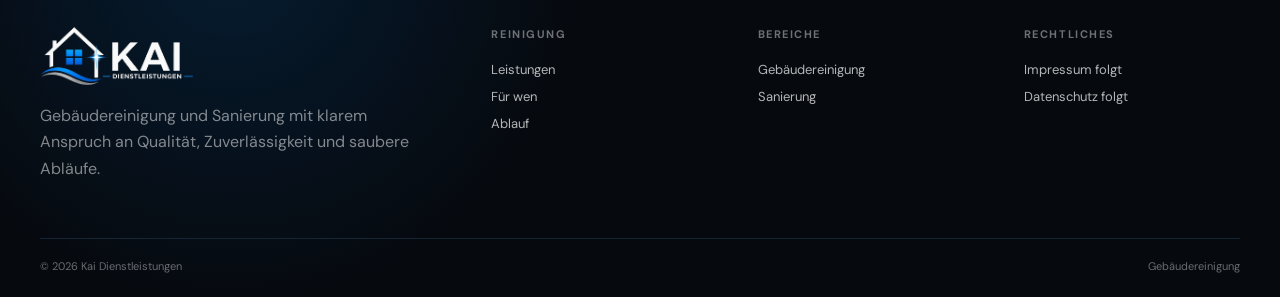
==== commit 0ab0dcd7: "Remove hyphenated wording from visible German copy" ====
--- a/reinigung.html
+++ b/reinigung.html
@@ -69,8 +69,8 @@
 
       <div class="services-grid">
         <article class="service-card reveal"><span class="service-num">01</span><h3 class="h3">Unterhaltsreinigung</h3><p class="body-md">Regelmäßige Reinigung von Arbeitsplätzen, Verkehrsflächen, Sanitärbereichen, Küchen und Gemeinschaftsräumen.</p></article>
-        <article class="service-card reveal"><span class="service-num">02</span><h3 class="h3">Büro- und Praxisreinigung</h3><p class="body-md">Auf sensible Arbeitsumgebungen abgestimmte Reinigung mit klar definierten Bereichen und Zeitfenstern.</p></article>
-        <article class="service-card reveal"><span class="service-num">03</span><h3 class="h3">Glas- und Fensterreinigung</h3><p class="body-md">Reinigung von Fenstern, Rahmen, Glaswänden, Eingangsbereichen und gut zugänglichen Fassadenelementen.</p></article>
+        <article class="service-card reveal"><span class="service-num">02</span><h3 class="h3">Büroreinigung und Praxisreinigung</h3><p class="body-md">Auf sensible Arbeitsumgebungen abgestimmte Reinigung mit klar definierten Bereichen und Zeitfenstern.</p></article>
+        <article class="service-card reveal"><span class="service-num">03</span><h3 class="h3">Glasreinigung und Fensterreinigung</h3><p class="body-md">Reinigung von Fenstern, Rahmen, Glaswänden, Eingangsbereichen und gut zugänglichen Fassadenelementen.</p></article>
         <article class="service-card reveal"><span class="service-num">04</span><h3 class="h3">Treppenhausreinigung</h3><p class="body-md">Pflege von Eingängen, Treppen, Handläufen, Aufzugsumfeldern und gemeinschaftlich genutzten Flächen.</p></article>
         <article class="service-card reveal"><span class="service-num">05</span><h3 class="h3">Grundreinigung</h3><p class="body-md">Intensive Reinigung stark beanspruchter oder länger nicht gepflegter Flächen, Böden und Oberflächen.</p></article>
         <article class="service-card reveal"><span class="service-num">06</span><h3 class="h3">Bauendreinigung</h3><p class="body-md">Entfernung typischer Bauverschmutzungen vor Abnahme, Übergabe oder Bezug eines renovierten Objekts.</p></article>
@@ -144,7 +144,7 @@
           <span class="kicker">Referenzen</span>
           <h2 class="h2">Beispielhafte Projekte für den späteren Referenzbereich.</h2>
         </div>
-        <p class="body-lg">Diese Karten sind absichtlich als Muster gekennzeichnet. Echte Kundenprojekte können später mit Vorher-Nachher-Bildern und konkretem Leistungsumfang eingetragen werden.</p>
+        <p class="body-lg">Diese Karten sind absichtlich als Muster gekennzeichnet. Echte Kundenprojekte können später mit Bildern vor und nach der Reinigung sowie mit konkretem Leistungsumfang eingetragen werden.</p>
       </div>
       <div class="case-grid">
         <article class="case-card reveal">
@@ -184,17 +184,17 @@
       <div class="contact-copy reveal">
         <span class="kicker">Anfrage</span>
         <h2 class="h2">Welches Objekt dürfen wir uns ansehen?</h2>
-        <p class="body-lg">Für ein erstes Angebot reichen einige Eckdaten. Das Formular ist aktuell noch eine Vorschau und wird mit der finalen E-Mail-Adresse oder CRM-Anbindung verbunden.</p>
+        <p class="body-lg">Für ein erstes Angebot reichen einige Eckdaten. Das Formular ist aktuell noch eine Vorschau und wird mit der finalen Kontaktadresse oder einer CRM Anbindung verbunden.</p>
         <div class="contact-data">
           <div><span>Einsatzgebiet</span><strong>Wird mit Kundendaten ergänzt</strong></div>
           <div><span>Telefon</span><strong>Wird mit Kundendaten ergänzt</strong></div>
-          <div><span>E-Mail</span><strong>Wird mit Kundendaten ergänzt</strong></div>
+          <div><span>E Mail</span><strong>Wird mit Kundendaten ergänzt</strong></div>
         </div>
       </div>
       <form class="form-grid reveal" data-demo-form>
-        <div class="field"><label for="name">Name</label><input id="name" required placeholder="Vor- und Nachname"></div>
+        <div class="field"><label for="name">Name</label><input id="name" required placeholder="Vorname und Nachname"></div>
         <div class="field"><label for="company">Firma</label><input id="company" placeholder="Firmenname"></div>
-        <div class="field"><label for="email">E-Mail</label><input id="email" type="email" required placeholder="name@firma.de"></div>
+        <div class="field"><label for="email">E Mail</label><input id="email" type="email" required placeholder="name@firma.de"></div>
         <div class="field"><label for="phone">Telefon</label><input id="phone" type="tel" placeholder="Telefonnummer"></div>
         <div class="field"><label for="object">Objekt</label><select id="object"><option>Büro</option><option>Praxis</option><option>Gewerbe</option><option>Mehrfamilienhaus</option><option>Sonstiges</option></select></div>
         <div class="field"><label for="service">Leistung</label><select id="service"><option>Unterhaltsreinigung</option><option>Glasreinigung</option><option>Grundreinigung</option><option>Bauendreinigung</option><option>Sonstiges</option></select></div>
@@ -226,7 +226,7 @@
     <div class="footer-bottom"><span>© <span data-year></span> Kai Dienstleistungen</span><span>Gebäudereinigung</span></div>
   </div>
 </footer>
-<div class="toast" role="status">Vielen Dank. Das Formular ist aktuell noch im Vorschau-Modus.</div>
+<div class="toast" role="status">Vielen Dank. Das Formular ist aktuell noch im Vorschaumodus.</div>
 <script src="app.js"></script>
 </body>
 </html>
--- a/styles.css
+++ b/styles.css
@@ -596,3 +596,178 @@
     linear-gradient(90deg,rgba(26,17,13,.88) 0%,rgba(26,17,13,.67) 43%,rgba(26,17,13,.24) 72%,rgba(26,17,13,.08) 100%),
     linear-gradient(180deg,rgba(0,0,0,.05) 0%,rgba(0,0,0,.30) 100%);
 }
+
+/* Kai Dienstleistungen brand refresh */
+:root{
+  --ink:#080b10;
+  --paper:#f4f7fb;
+  --white:#ffffff;
+  --muted:#5f6978;
+  --line:#d8e0ea;
+  --lime:#0797ff;
+  --lime-dark:#005fc7;
+  --terracotta:#0b83ea;
+  --sand:#e9f4ff;
+  --kai-blue:#0797ff;
+  --kai-blue-2:#0066db;
+  --kai-blue-soft:#eaf6ff;
+  --kai-silver:#b9c4d0;
+  --kai-dark:#080b10;
+  --shadow:0 24px 70px rgba(4,28,58,.12);
+}
+body{background:var(--paper);color:#10151c}
+.section.white{background:#fff}
+.section.soft{background:#edf3f9}
+.section.dark{background:linear-gradient(145deg,#07090d 0%,#0b1119 62%,#071b2c 100%)}
+.kicker{color:#0878d2}
+.kicker.light{color:rgba(255,255,255,.7)}
+.body-lg,.body-md,.small{color:var(--muted)}
+.scroll-progress{background:linear-gradient(90deg,#08b8ff,#057fff,#005fd0);box-shadow:0 0 14px rgba(7,151,255,.7)}
+
+.nav-shell{
+  min-height:72px;
+  padding:8px 12px 8px 14px;
+  background:rgba(8,11,16,.97);
+  border-color:rgba(83,177,255,.26);
+  box-shadow:0 16px 46px rgba(0,0,0,.28),inset 0 1px 0 rgba(255,255,255,.04);
+}
+.brand-logo{display:flex;align-items:center;line-height:0}
+.brand-logo img{width:auto;height:46px;max-width:250px;object-fit:contain}
+.nav-links a{color:rgba(255,255,255,.73)}
+.nav-links a:hover{color:#fff;background:rgba(7,151,255,.12)}
+.nav-links .nav-cta{
+  color:#fff;
+  background:linear-gradient(135deg,#0aafff,#077fea 58%,#005fc7);
+  box-shadow:0 8px 25px rgba(4,130,238,.28);
+}
+.nav-links .nav-cta:hover{background:linear-gradient(135deg,#20b7ff,#0b88f5 58%,#0066d7)}
+
+.btn.lime{
+  color:#fff;
+  background:linear-gradient(135deg,#0aafff,#077fea 58%,#005fc7);
+  box-shadow:0 12px 30px rgba(7,127,234,.25)
+}
+.btn.dark{background:#080b10;color:#fff}
+.btn.outline-dark{border-color:#c9d5e2}
+.btn.outline-dark:hover{border-color:#0797ff;color:#056fc5}
+.pill{border-color:rgba(93,185,255,.36);background:rgba(3,115,207,.08)}
+
+.landing-page{background:#06090e}
+.landing-backdrop{
+  background:
+    linear-gradient(90deg,rgba(4,8,14,.94),rgba(5,18,32,.60)),
+    url("https://images.pexels.com/photos/15062161/pexels-photo-15062161.jpeg?auto=compress&cs=tinysrgb&w=1800") center/cover no-repeat
+}
+.landing-backdrop:after{
+  background:
+    radial-gradient(circle at 18% 20%,rgba(0,157,255,.32),transparent 30%),
+    radial-gradient(circle at 78% 22%,rgba(183,205,226,.12),transparent 25%),
+    linear-gradient(180deg,transparent 42%,rgba(3,7,12,.76))
+}
+.landing-brand .brand-logo img{height:58px}
+.landing-label{color:rgba(255,255,255,.68)}
+.area-modal{background:rgba(3,7,12,.70)}
+.area-modal-panel{
+  background:linear-gradient(180deg,#fbfdff 0%,#f3f7fb 100%);
+  border-color:rgba(100,175,235,.22);
+  box-shadow:0 36px 110px rgba(0,13,29,.42)
+}
+.area-modal-head p{color:#657080}
+.area-choice{
+  border-color:#d9e3ed;
+  box-shadow:0 1px 0 rgba(255,255,255,.8) inset;
+}
+.area-choice:hover{
+  border-color:#68b8f1;
+  box-shadow:0 24px 54px rgba(8,93,158,.14)
+}
+.area-choice-cleaning:hover,.area-choice-renovation:hover{border-color:#68b8f1}
+.area-choice-index,
+.area-choice-cleaning .area-choice-index,
+.area-choice-renovation .area-choice-index{
+  background:linear-gradient(135deg,#eaf7ff,#d9edff);
+  color:#0477cf
+}
+.area-choice-cleaning .area-choice-link,.area-choice-renovation .area-choice-link{color:#067edb}
+.area-choice-media{background:#dce9f3}
+.area-modal-foot{color:#7f8b98}
+
+.cleaning-theme,.renovation-theme{
+  --area-accent:#0797ff;
+  --area-dark:#071c2e;
+  --paper:#f4f7fb
+}
+.cleaning-theme .brand-box,.renovation-theme .brand-box,
+.cleaning-theme .nav-cta,.renovation-theme .nav-cta,
+.cleaning-theme .btn.lime,.renovation-theme .btn.lime{
+  background:linear-gradient(135deg,#0aafff,#077fea 58%,#005fc7);
+  color:#fff
+}
+.renovation-theme .section.soft{background:#edf3f9}
+.renovation-theme .kicker:not(.light){color:#0878d2}
+.cleaning-theme .service-card:hover,.renovation-theme .service-card:hover{
+  border-color:#86c9f6;
+  box-shadow:0 20px 55px rgba(8,111,190,.12)
+}
+.cleaning-theme .big-banner,.renovation-theme .big-banner,.big-banner.reno,.big-banner{
+  color:#fff;
+  background:
+    radial-gradient(circle at 80% 10%,rgba(255,255,255,.20),transparent 26%),
+    linear-gradient(135deg,#0aafff 0%,#087fe8 52%,#005fc7 100%);
+  box-shadow:0 30px 70px rgba(0,94,184,.23)
+}
+.big-banner .kicker{color:rgba(255,255,255,.76)}
+.big-banner p{color:rgba(255,255,255,.82)}
+.big-banner .btn.dark{background:#080b10;border:1px solid rgba(255,255,255,.14)}
+.cleaning-theme .inner-hero:before,.renovation-theme .inner-hero:before{
+  background:
+    linear-gradient(90deg,rgba(4,8,14,.92) 0%,rgba(5,17,29,.70) 43%,rgba(2,73,126,.25) 73%,rgba(0,0,0,.10) 100%),
+    linear-gradient(180deg,rgba(0,0,0,.04) 0%,rgba(0,0,0,.38) 100%)
+}
+.hero-copy .display{text-shadow:0 5px 30px rgba(0,0,0,.23)}
+.audience-card,.cleaning-theme .audience-card,.renovation-theme .audience-card{
+  background:linear-gradient(145deg,#0c1118,#0b1a27);
+  border-color:rgba(78,168,235,.18)
+}
+.audience-card:hover{border-color:rgba(80,185,255,.42)}
+.stats-strip{border-bottom-color:#d8e2ec}
+.stat-intro,.stat{border-right-color:#d8e2ec}
+.service-card,.case-card,.feature-copy{
+  border-color:#d9e2eb;
+  box-shadow:0 1px 0 rgba(255,255,255,.82) inset
+}
+.service-card .service-num,.process-step .step,.case-copy .tag{color:#0878d2}
+.process-grid{border-top-color:#bfcddd}
+.process-step{border-right-color:#d4e0eb}
+.benefit{border-top-color:#d7e2ec}
+.feature-photo{box-shadow:0 24px 65px rgba(12,47,81,.12)}
+.case-card{transition:transform .28s ease,box-shadow .28s ease,border-color .28s ease}
+.case-card:hover{transform:translateY(-4px);border-color:#83c6f2;box-shadow:0 20px 50px rgba(8,100,168,.12)}
+.faq-list,details{border-color:#c9d7e4}
+.contact-data div{border-color:#cbd9e5}
+.field input,.field select,.field textarea{border-color:#d1dce7}
+.field input:focus,.field select:focus,.field textarea:focus{
+  border-color:#0797ff;
+  box-shadow:0 0 0 4px rgba(7,151,255,.10)
+}
+.toast{background:#080b10;border:1px solid rgba(7,151,255,.24)}
+.footer{
+  background:
+    radial-gradient(circle at 18% 0%,rgba(5,108,194,.19),transparent 32%),
+    #06090e
+}
+.footer .brand-logo img{height:58px}
+.footer-bottom{border-top-color:rgba(109,190,255,.14)}
+.footer-col a:hover{color:#65c4ff}
+.section-heading.motion-heading:after{background:linear-gradient(90deg,#0797ff,transparent);opacity:.34}
+
+@media(max-width:800px){
+  .nav-links{background:#080b10;border-color:rgba(62,165,240,.22)}
+  .brand-logo img{height:42px;max-width:210px}
+}
+@media(max-width:620px){
+  .nav-shell{min-height:66px}
+  .brand-logo img{height:38px;max-width:185px}
+  .landing-brand .brand-logo img{height:46px}
+  .footer .brand-logo img{height:50px}
+}
